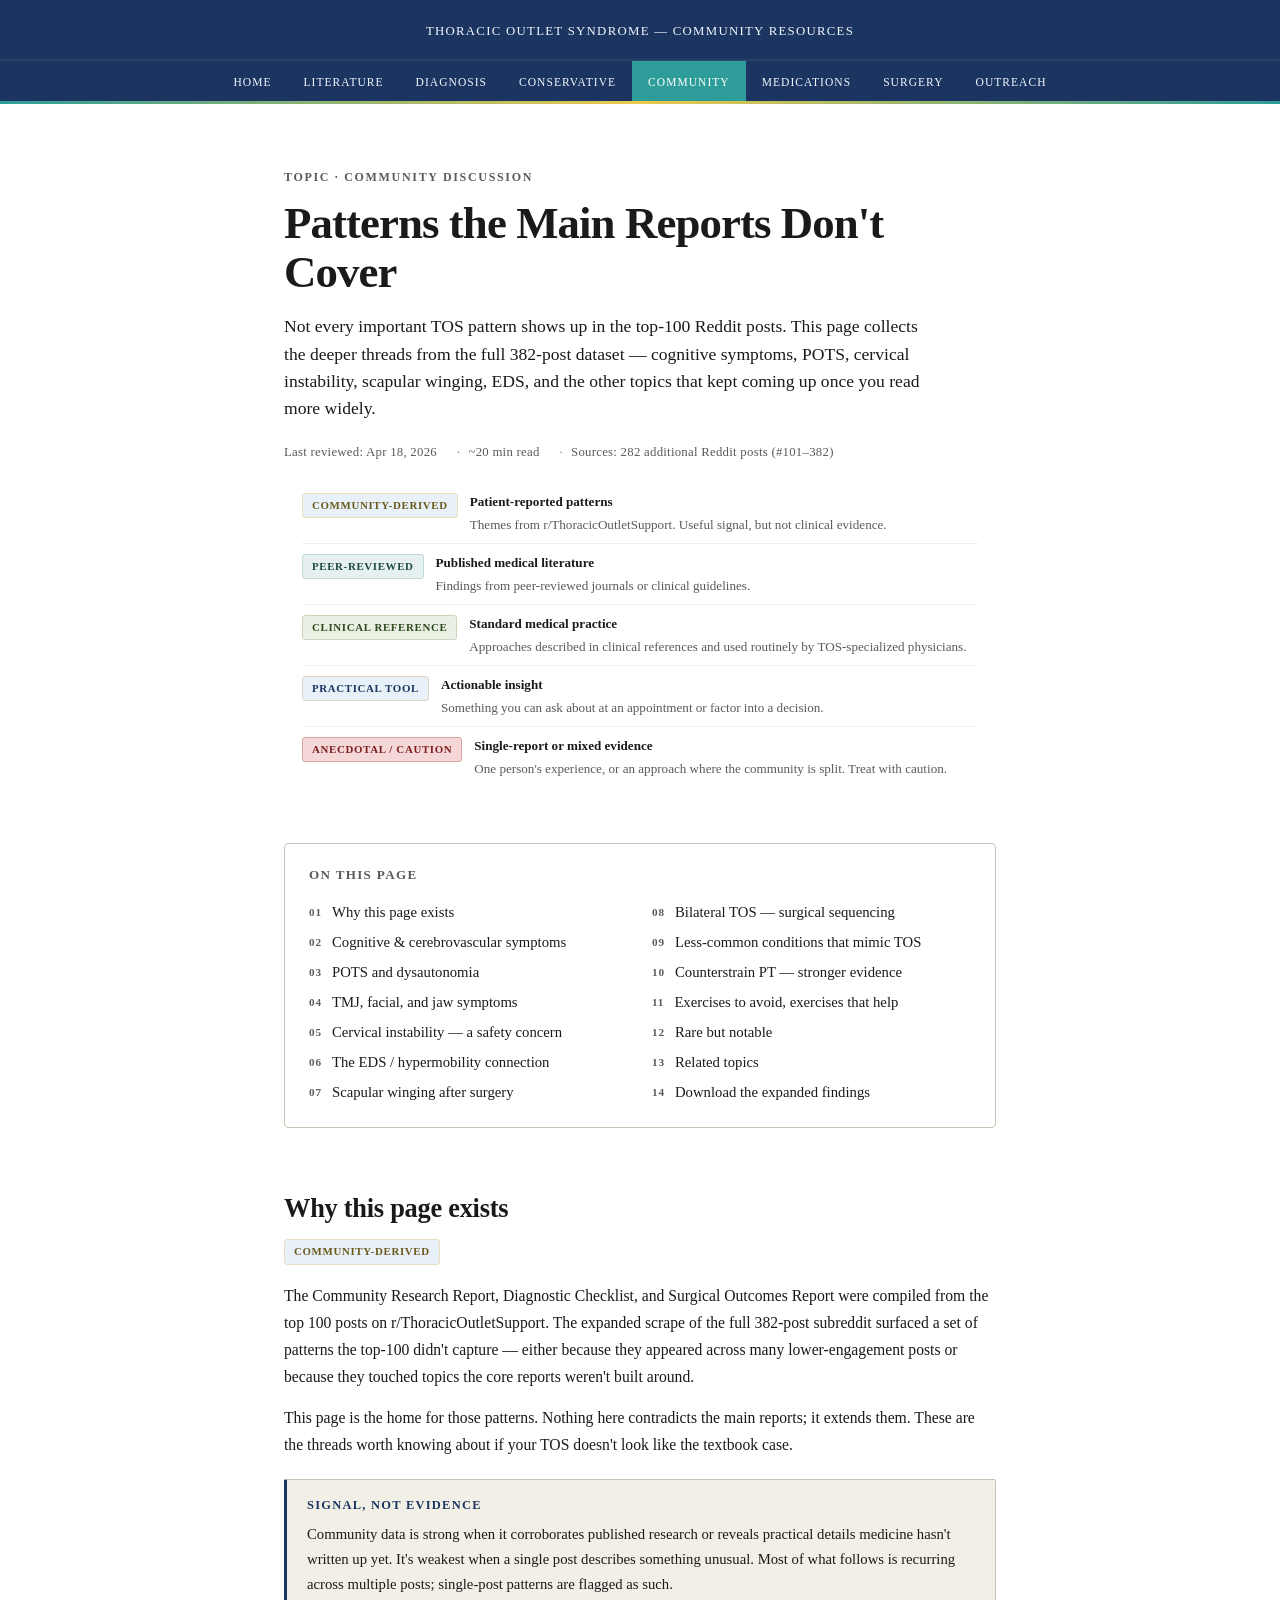
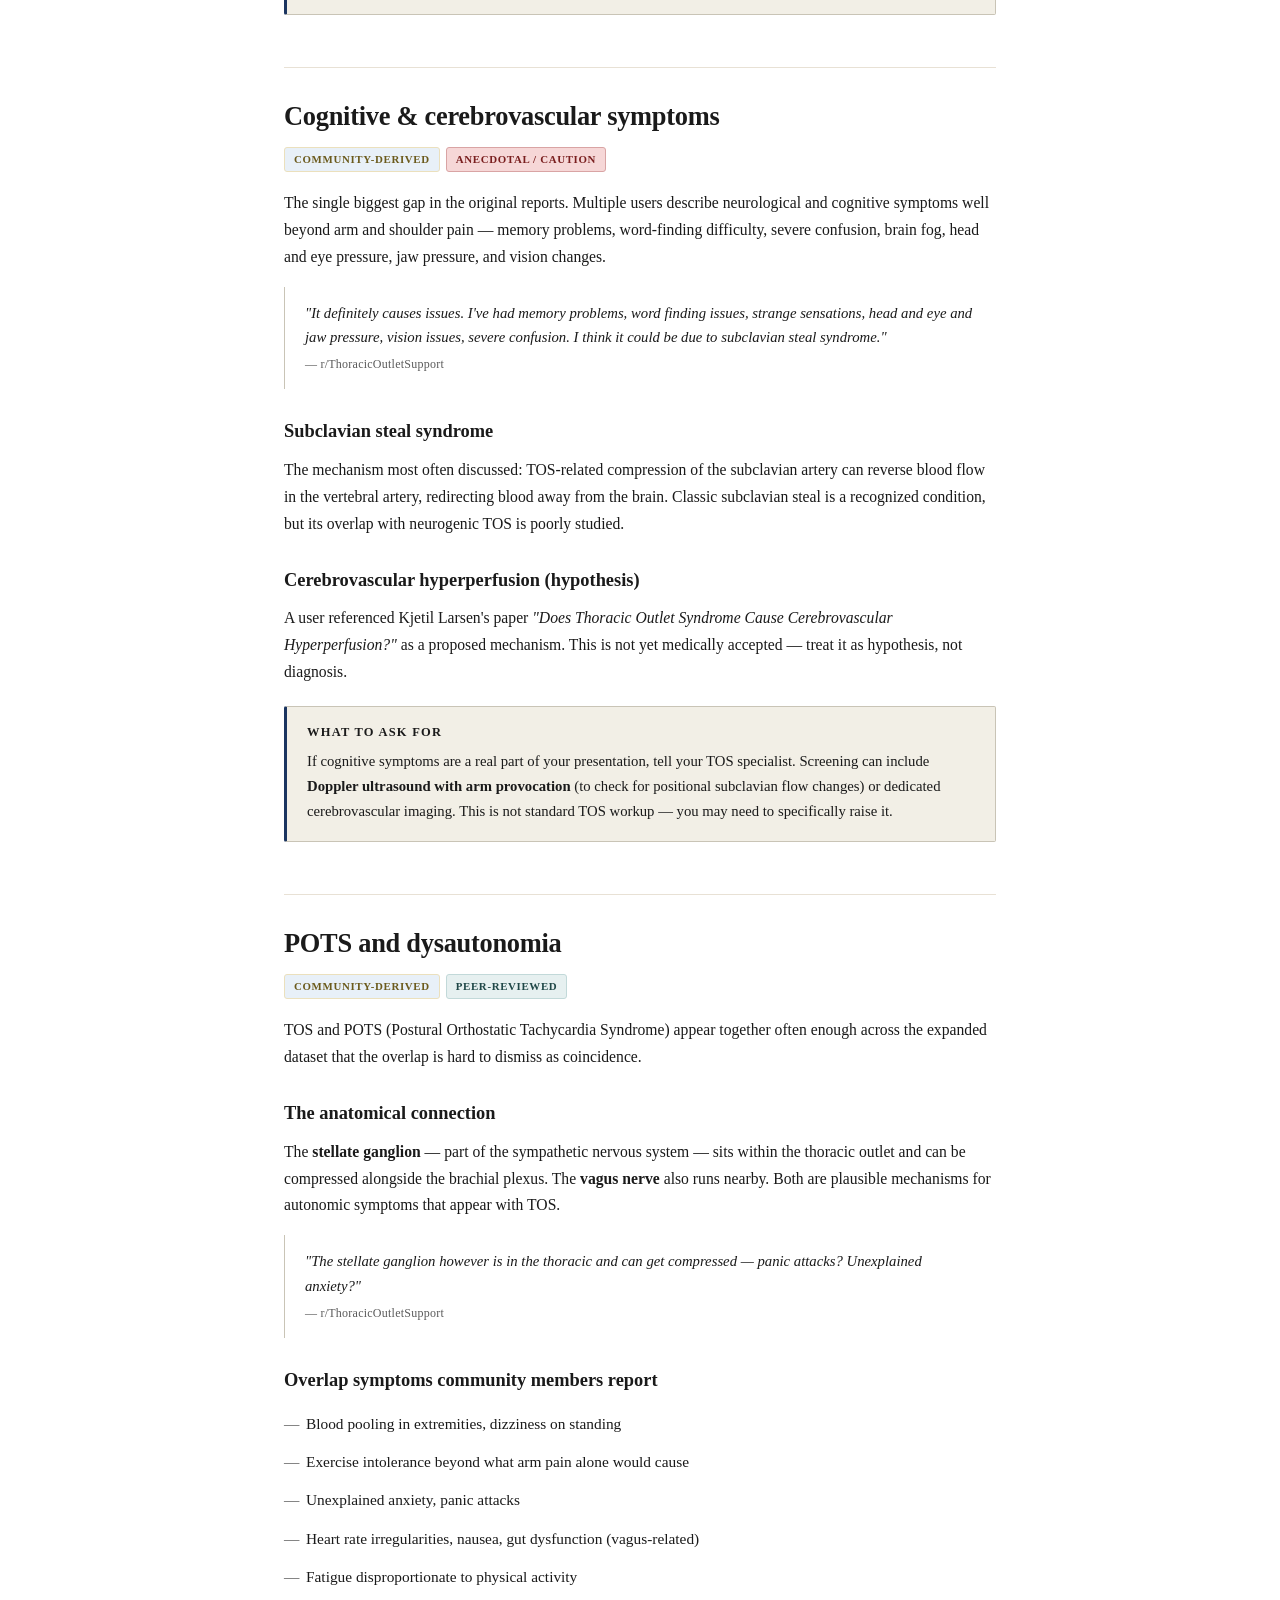
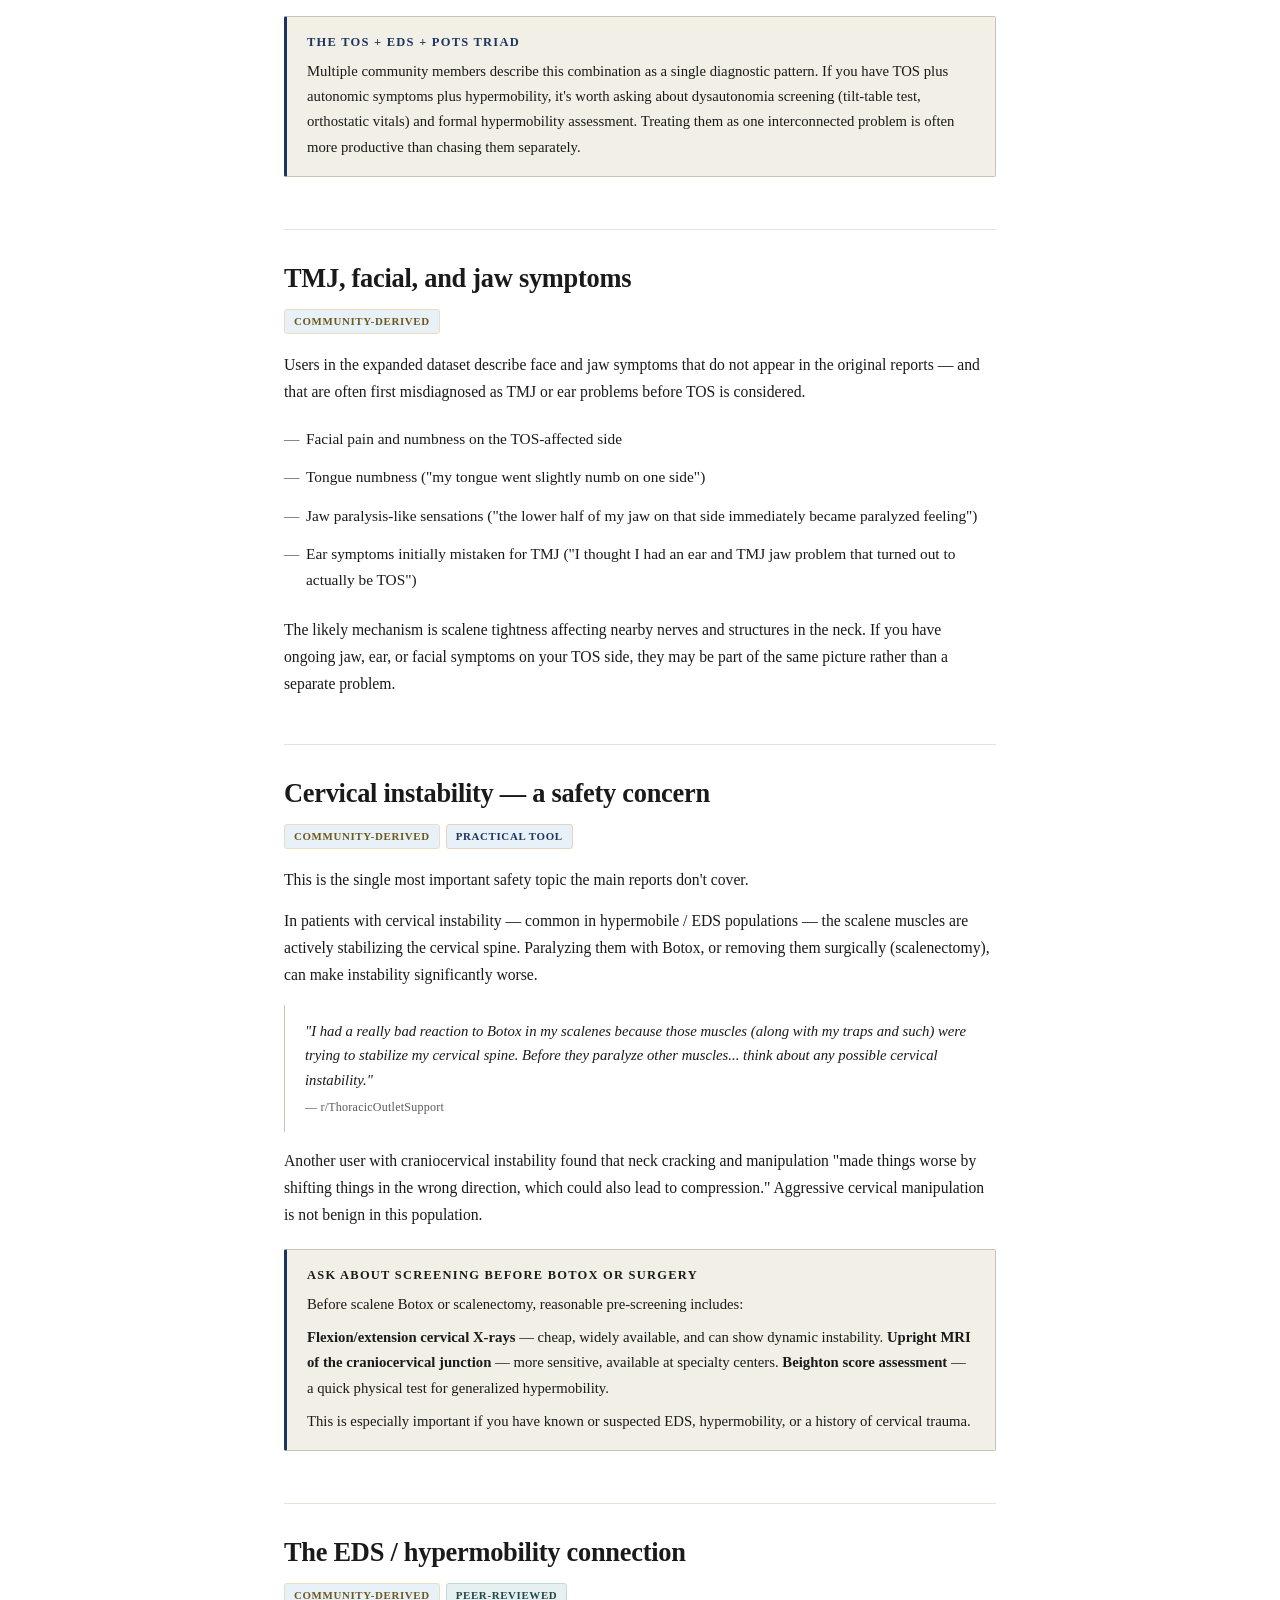
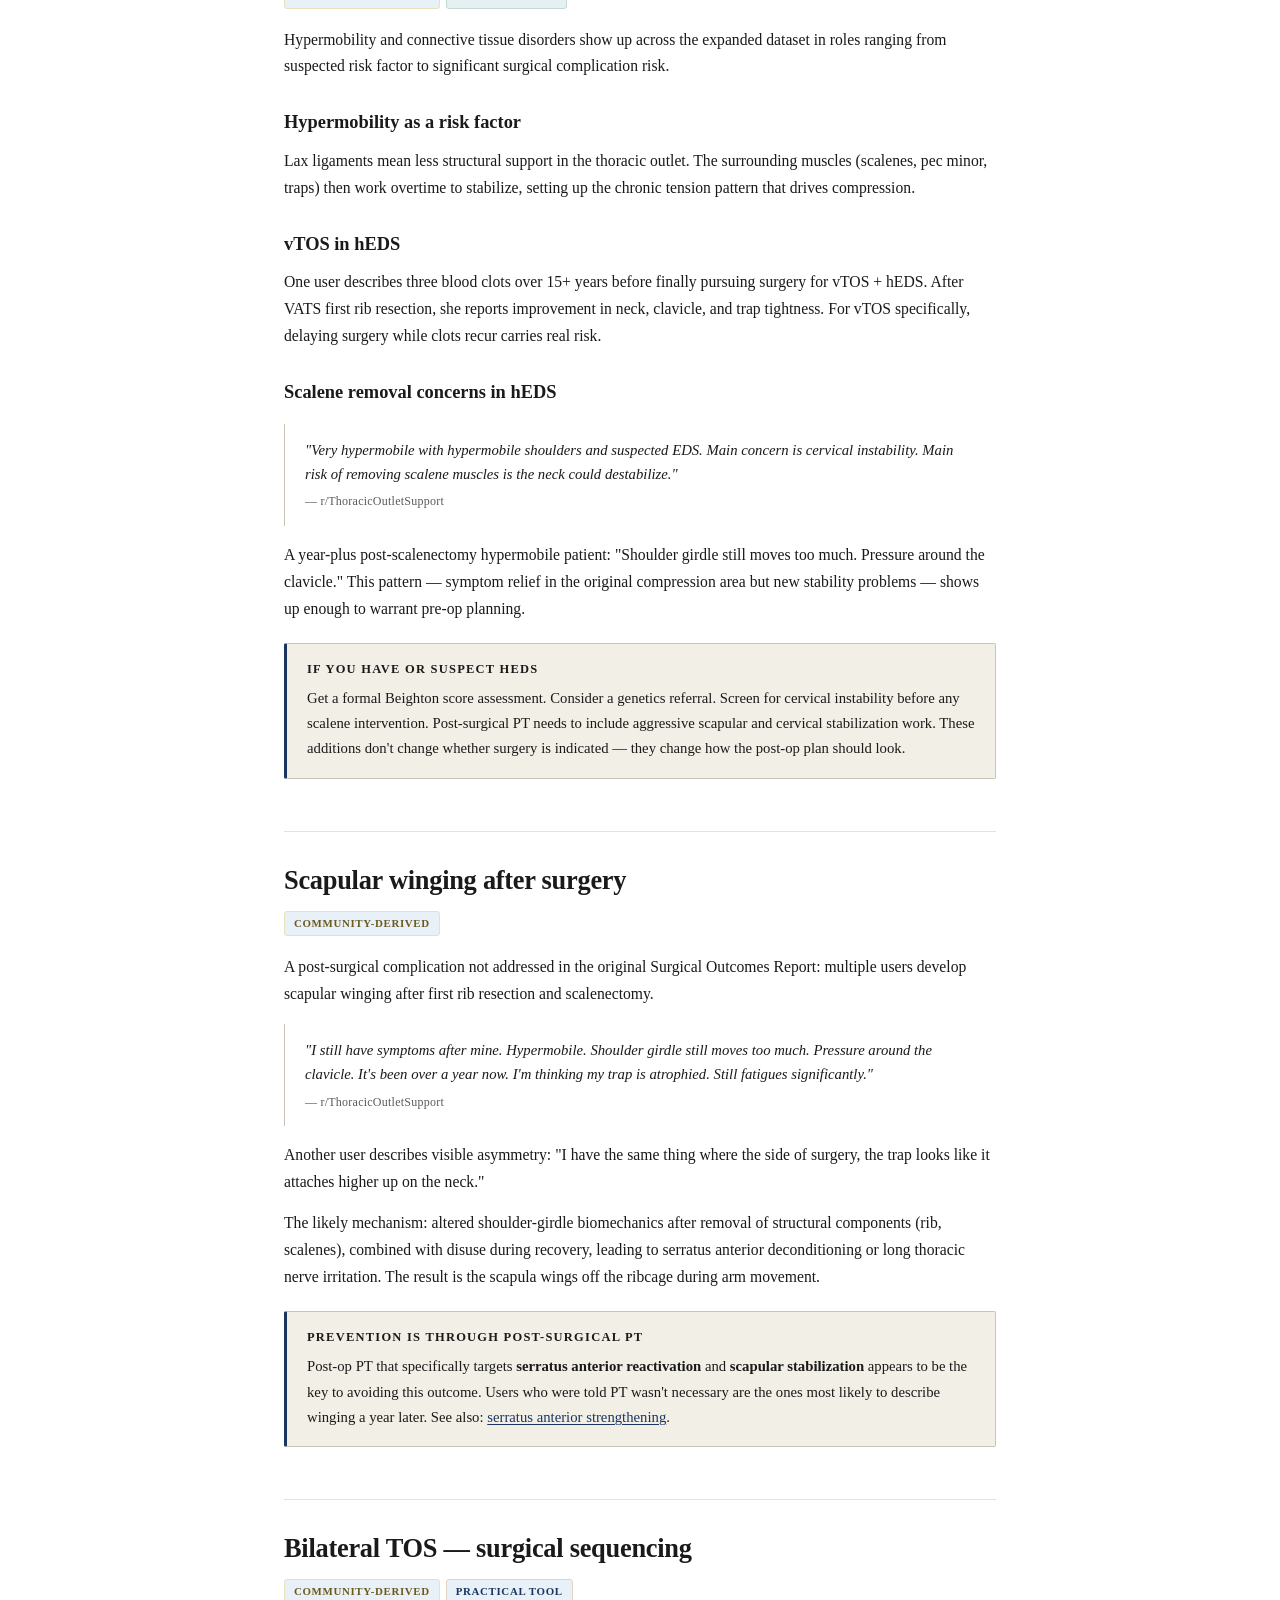
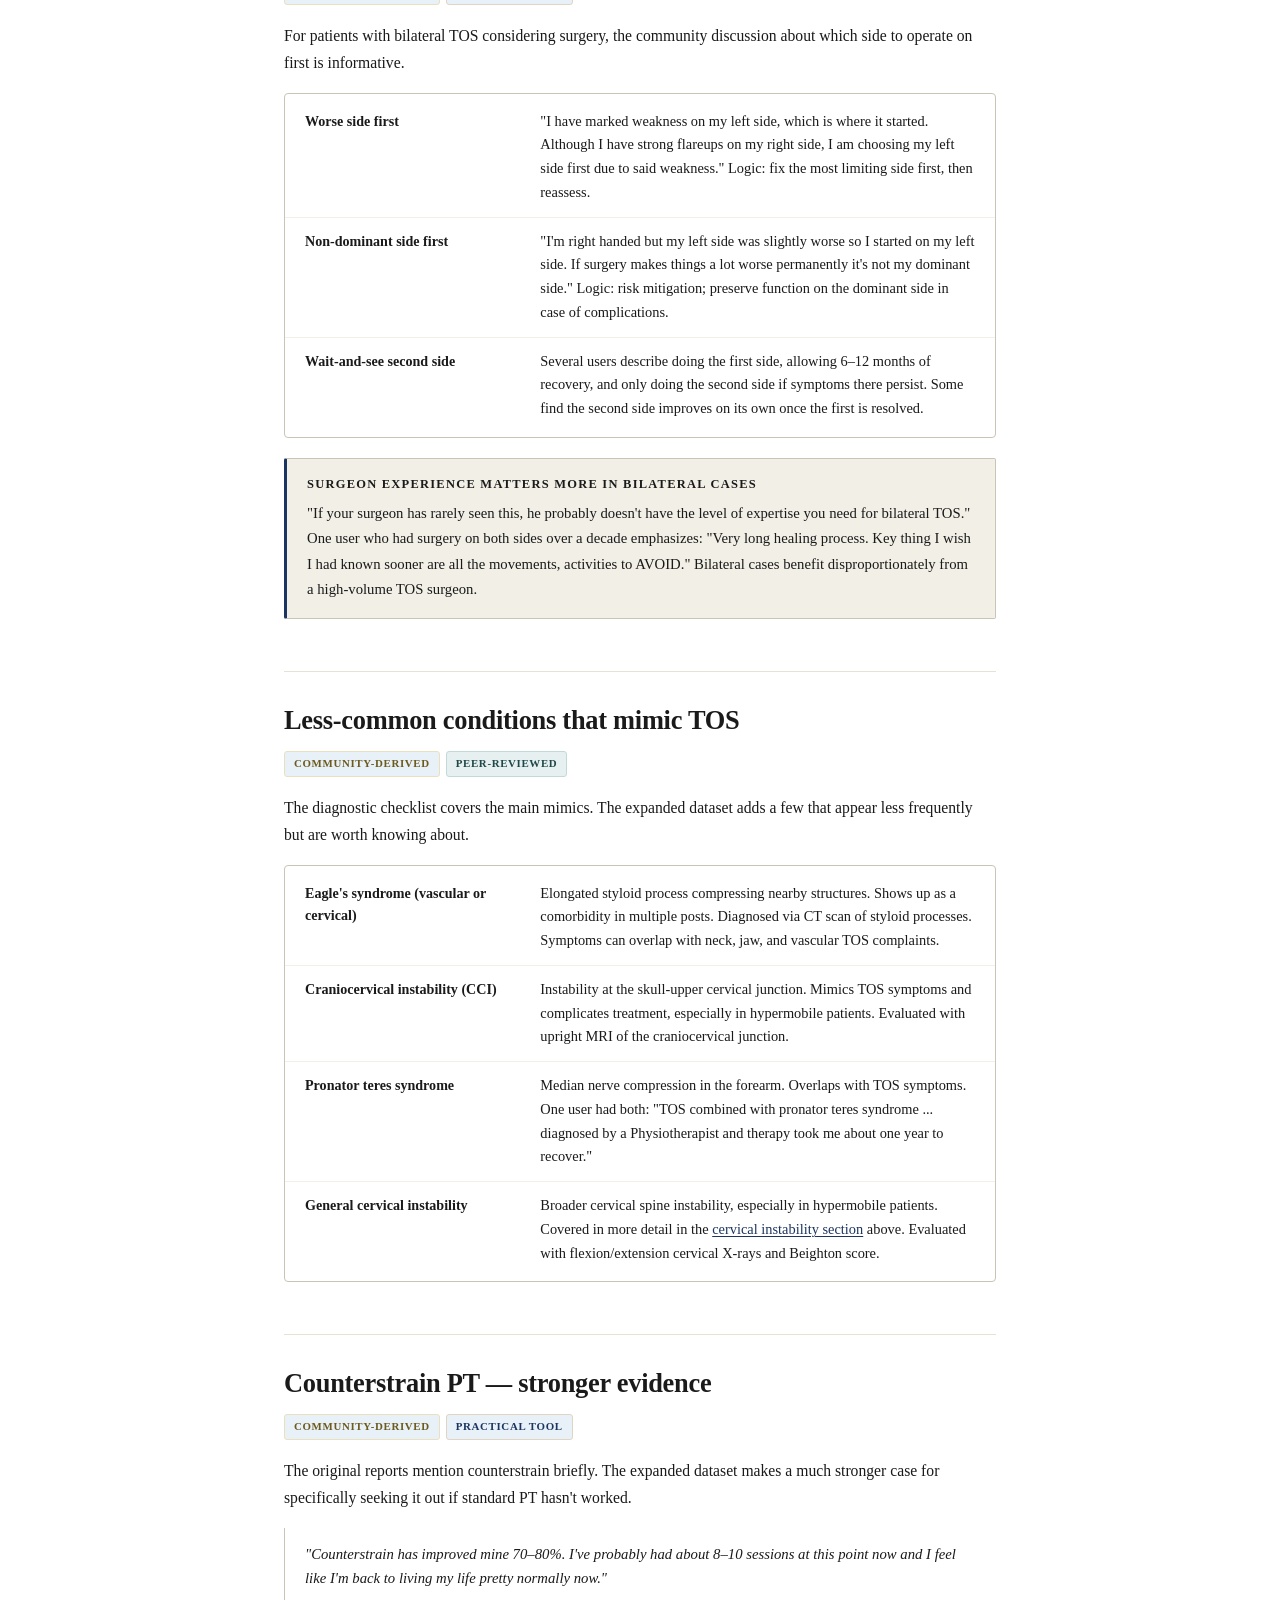
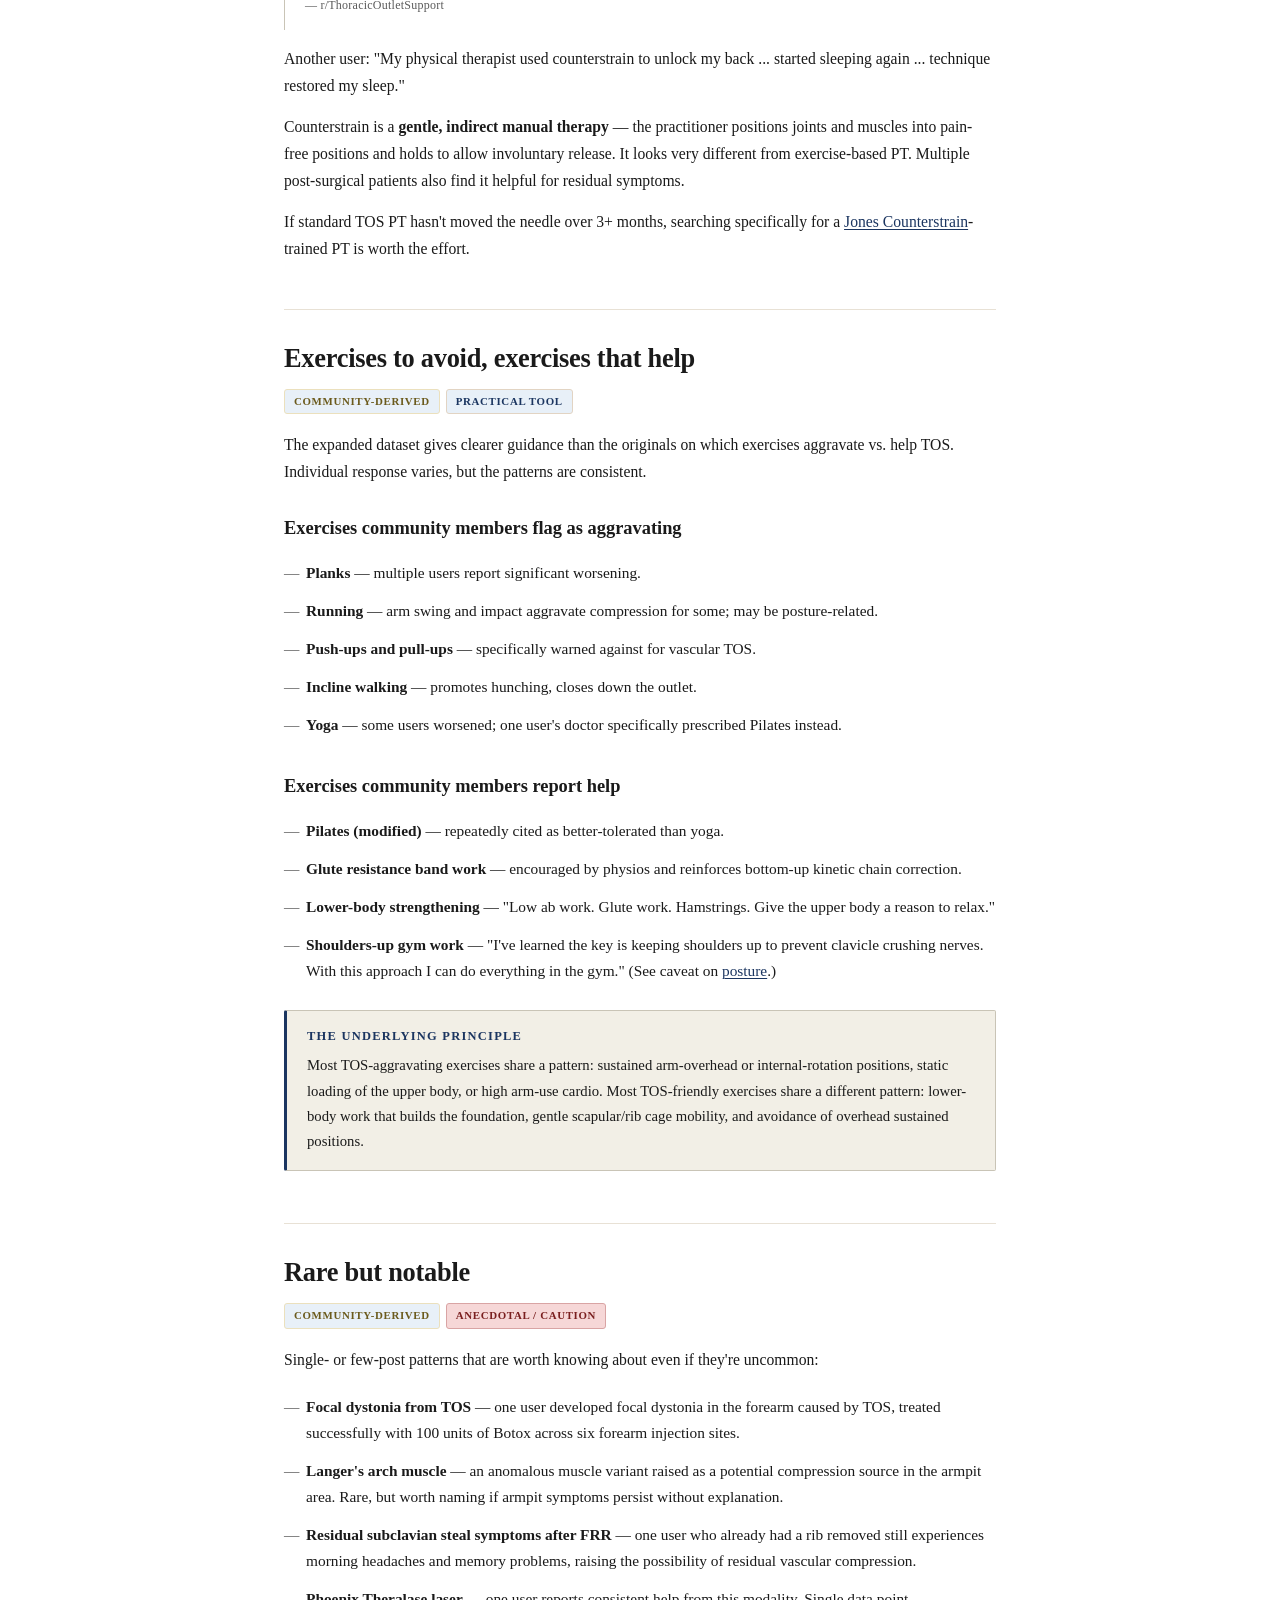
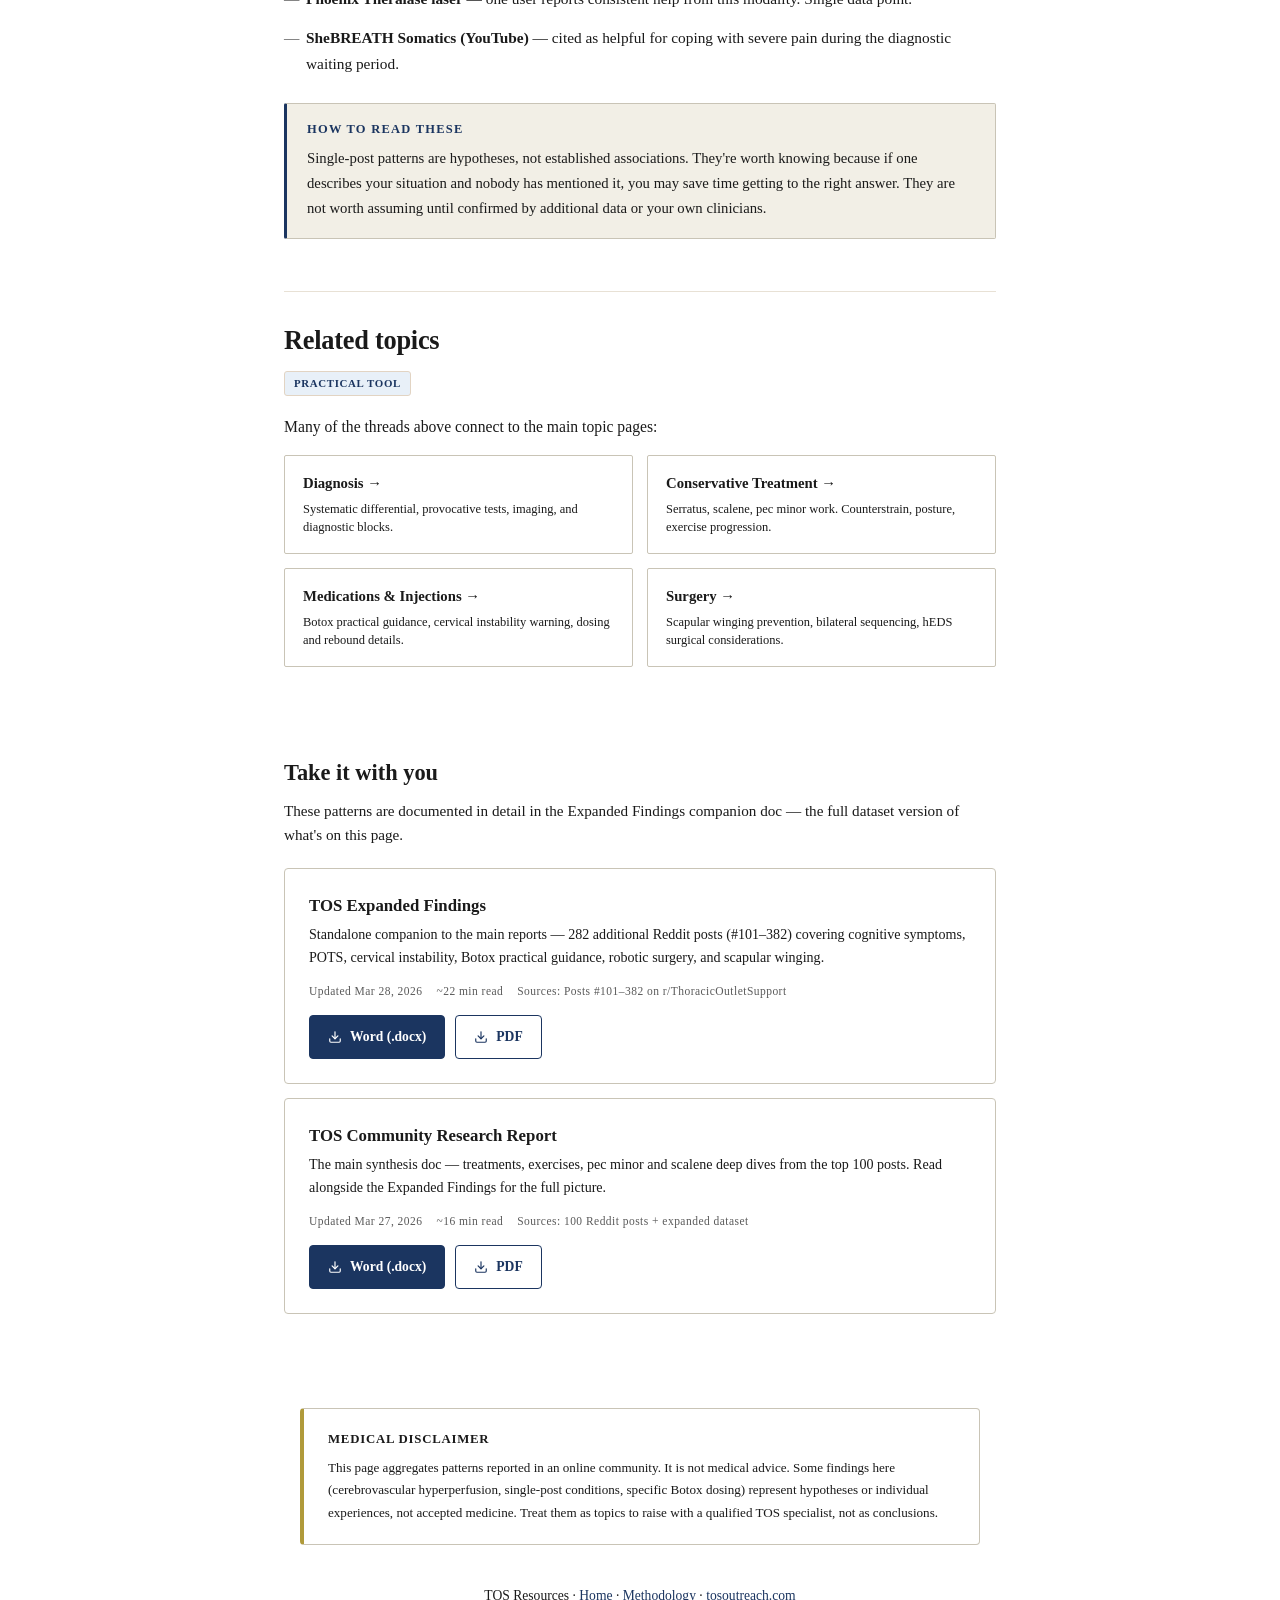
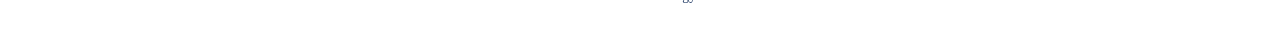
==== community-discussion.html @ eeceae6a "feat: add brand design system from Claude Design overhaul Adds brand-tokens.css (navy/teal/gold pale" ====
<!DOCTYPE html>
<html lang="en">
<head>
    <meta charset="UTF-8">
    <meta name="viewport" content="width=device-width, initial-scale=1.0">
    <title>Community Discussion — TOS Resources</title>
    <meta name="description" content="Deeper patterns from the r/ThoracicOutletSupport community — cognitive symptoms, POTS, cervical instability, EDS, scapular winging, and other topics the main reports don't cover in depth.">
    <style>
        * { margin: 0; padding: 0; box-sizing: border-box; }
        html { scroll-behavior: smooth; scroll-padding-top: 72px; }

        .fade-in { opacity: 0; transform: translateY(16px); transition: opacity 0.5s ease, transform 0.5s ease; }
        .fade-in.visible { opacity: 1; transform: translateY(0); }
        @media (prefers-reduced-motion: reduce) {
            .fade-in { opacity: 1; transform: none; transition: none; }
        }

        body {
            font-family: var(--font-sans);
            background: var(--color-bg);
            color: var(--color-text);
            font-size: 17px;
            line-height: 1.7;
            min-height: 100vh;
            display: flex;
            flex-direction: column;
            align-items: center;
        }

        h1, h2, h3, h4 { font-family: var(--font-serif); }

        .header-bar {
            width: 100%;
            background: #1c1c1c;
            padding: 16px 24px;
            text-align: center;
        }

        .header-bar span {
            font-size: 0.8rem;
            font-weight: 500;
            color: var(--color-bg);
            letter-spacing: 0.08em;
            text-transform: uppercase;
        }

        .page-nav {
            position: sticky;
            top: 0;
            z-index: 100;
            width: 100%;
            background: #1c1c1c;
            border-top: 1px solid rgba(255,255,255,0.06);
            display: flex;
            justify-content: center;
            gap: 0;
        }

        .page-nav a {
            display: block;
            padding: 12px 16px;
            color: var(--color-bg);
            text-decoration: none;
            font-size: 0.72rem;
            font-weight: 500;
            letter-spacing: 0.1em;
            text-transform: uppercase;
            transition: background 0.15s, color 0.15s;
        }

        .page-nav a:hover { background: rgba(255, 255, 255, 0.08); color: #fff; }
        .page-nav a.active { color: #fff; background: rgba(255, 255, 255, 0.05); }

        .topic-hero {
            width: 100%;
            max-width: 760px;
            padding: 64px 24px 24px;
            text-align: left;
        }

        .topic-eyebrow {
            font-size: 0.75rem;
            font-weight: 600;
            color: var(--color-text-subtle);
            letter-spacing: 0.14em;
            text-transform: uppercase;
            margin-bottom: 12px;
        }

        .topic-hero h1 {
            font-size: 2.8rem;
            font-weight: 700;
            color: var(--color-text);
            line-height: 1.1;
            letter-spacing: -0.02em;
            margin-bottom: 16px;
        }

        .topic-lede {
            font-size: 1.1rem;
            color: var(--color-text-muted);
            line-height: 1.55;
            max-width: 640px;
            margin-bottom: 20px;
        }

        .topic-meta {
            display: flex;
            gap: 20px;
            flex-wrap: wrap;
            font-size: 0.8rem;
            color: var(--color-text-subtle);
            letter-spacing: 0.02em;
        }

        .topic-meta .meta-item::before {
            content: "·";
            margin-right: 8px;
            color: var(--color-border-strong);
        }

        .topic-meta .meta-item:first-child::before { content: none; }

        .badge {
            display: inline-flex;
            align-items: center;
            gap: 5px;
            padding: 3px 9px;
            border-radius: 3px;
            font-family: var(--font-sans);
            font-size: 0.68rem;
            font-weight: 600;
            text-transform: uppercase;
            letter-spacing: 0.06em;
            vertical-align: middle;
            line-height: 1.6;
        }

        .badge::before { display: none; }

        .badge-community { background: var(--color-accent-tint); color: #6b5a1c; border: 1px solid #ebe0bd; }
        .badge-peer-reviewed { background: #e6f0f0; color: #1f4747; border: 1px solid #c2d9d9; }
        .badge-clinical { background: #eaf0e4; color: #2d4a1f; border: 1px solid #c8d6bd; }
        .badge-practical { background: var(--color-accent-tint); color: var(--color-accent); border: 1px solid #e2d4c3; }
        .badge-anecdotal { background: #f6d7d7; color: #7a1f1f; border: 1px solid #d9a4a4; }

        .badge-legend {
            width: 100%;
            max-width: 760px;
            padding: 0 24px 24px;
            font-size: 0.78rem;
            color: var(--color-text-subtle);
            line-height: 1.6;
        }

        .badge-legend details {
            background: #ffffff;
            border: 1px solid var(--color-border);
            border-radius: 4px;
            padding: 0;
        }

        .badge-legend summary {
            padding: 12px 18px;
            font-weight: 600;
            color: var(--color-text-muted);
            cursor: pointer;
            list-style: none;
            display: flex;
            align-items: center;
            gap: 8px;
        }

        .badge-legend summary::-webkit-details-marker { display: none; }
        .badge-legend summary::before { content: "▸"; font-size: 0.75rem; transition: transform 0.2s; }
        .badge-legend details[open] summary::before { transform: rotate(90deg); }

        .badge-legend-body { padding: 0 18px 16px; }

        .badge-legend-item {
            display: flex;
            gap: 12px;
            align-items: flex-start;
            padding: 8px 0;
            border-top: 1px solid var(--color-surface-alt);
        }

        .badge-legend-item:first-child { border-top: none; padding-top: 4px; }

        .badge-legend-item > .badge { flex-shrink: 0; margin-top: 2px; }
        .badge-legend-item > div { font-size: 0.82rem; }
        .badge-legend-item strong { color: var(--color-text); display: block; margin-bottom: 2px; }

        .topic-toc {
            width: 100%;
            max-width: 760px;
            padding: 16px 24px 24px;
        }

        .topic-toc-inner {
            background: #ffffff;
            border: 1px solid var(--color-border);
            border-left: 1px solid var(--color-border);
            border-radius: 4px;
            padding: 20px 24px;
        }

        .topic-toc h2 {
            font-size: 0.82rem;
            font-weight: 700;
            color: var(--color-text-subtle);
            text-transform: uppercase;
            letter-spacing: 0.1em;
            margin-bottom: 12px;
            font-family: var(--font-sans);
        }

        .topic-toc ol {
            list-style: none;
            counter-reset: toc;
            padding: 0;
            columns: 2;
            column-gap: 24px;
        }

        .topic-toc li {
            counter-increment: toc;
            padding: 4px 0;
            break-inside: avoid;
        }

        .topic-toc a {
            color: var(--color-text);
            text-decoration: none;
            font-size: 0.92rem;
            line-height: 1.5;
            display: flex;
            gap: 10px;
        }

        .topic-toc a::before {
            content: counter(toc, decimal-leading-zero);
            font-size: 0.7rem;
            color: var(--color-text-subtle);
            letter-spacing: 0.08em;
            font-weight: 600;
            font-family: var(--font-sans);
            padding-top: 3px;
        }

        .topic-toc a:hover { color: var(--color-accent); }

        .topic-content {
            width: 100%;
            max-width: 760px;
            padding: 24px;
        }

        .topic-content section {
            padding: 32px 0;
            border-top: 1px solid #e8e1d5;
        }

        .topic-content section:first-child { border-top: none; padding-top: 16px; }

        .topic-content h2 {
            font-size: 1.65rem;
            font-weight: 700;
            color: var(--color-text);
            line-height: 1.25;
            margin-bottom: 14px;
            letter-spacing: -0.01em;
        }

        .topic-content h3 {
            font-size: 1.15rem;
            font-weight: 700;
            color: var(--color-text);
            margin: 28px 0 10px;
        }

        .topic-content h4 {
            font-size: 0.95rem;
            font-weight: 700;
            color: var(--color-text);
            margin: 20px 0 6px;
            font-family: var(--font-sans);
            text-transform: uppercase;
            letter-spacing: 0.05em;
        }

        .topic-content p {
            font-size: 0.98rem;
            color: var(--color-text);
            line-height: 1.72;
            margin-bottom: 14px;
        }

        .topic-content p.section-badges {
            margin-bottom: 18px;
            display: flex;
            gap: 6px;
            flex-wrap: wrap;
        }

        .topic-content ul, .topic-content ol {
            padding-left: 0;
            list-style: none;
            margin-bottom: 18px;
        }

        .topic-content ul li, .topic-content ol li {
            font-size: 0.96rem;
            color: var(--color-text);
            line-height: 1.7;
            padding: 6px 0 6px 22px;
            position: relative;
        }

        .topic-content ul li::before {
            content: "—";
            position: absolute;
            left: 0;
            color: var(--color-text-subtle);
        }

        .topic-content ol { counter-reset: topiclist; }
        .topic-content ol li { counter-increment: topiclist; }
        .topic-content ol li::before {
            content: counter(topiclist) ".";
            position: absolute;
            left: 0;
            color: var(--color-accent);
            font-weight: 600;
        }

        .topic-content li strong { color: var(--color-text); }

        .topic-content blockquote {
            margin: 16px 0;
            padding: 14px 20px;
            background: #ffffff;
            border-left: 1px solid var(--color-border);
            border-radius: 0 4px 4px 0;
            font-size: 0.92rem;
            color: var(--color-text-muted);
            line-height: 1.65;
            font-style: italic;
        }

        .topic-content blockquote cite {
            display: block;
            font-style: normal;
            font-size: 0.75rem;
            color: var(--color-text-subtle);
            margin-top: 6px;
            letter-spacing: 0.02em;
        }

        .callout {
            background: #ffffff;
            border: 1px solid var(--color-border);
            border-left: 1px solid var(--color-border);
            border-radius: 4px;
            padding: 16px 20px;
            margin: 20px 0;
        }

        .callout-caution {
            border-left-color: var(--color-text);
            background: var(--color-accent-tint);
        }

        .callout-tip {
            border-left-color: var(--color-text);
            background: #f5f9f1;
        }

        .callout h4 {
            margin: 0 0 6px;
            font-size: 0.78rem;
            letter-spacing: 0.1em;
            color: var(--color-accent);
        }

        .callout-caution h4 { color: var(--color-text); }
        .callout-tip h4 { color: var(--color-text); }

        .callout p { font-size: 0.92rem; margin-bottom: 0; }
        .callout p + p { margin-top: 8px; }

        .data-block {
            background: #ffffff;
            border: 1px solid var(--color-border);
            border-radius: 4px;
            padding: 4px 0;
            margin: 16px 0 20px;
        }

        .data-row {
            display: grid;
            grid-template-columns: 1fr 2fr;
            gap: 18px;
            padding: 12px 20px;
            border-top: 1px solid var(--color-surface-alt);
        }

        .data-row:first-child { border-top: none; }

        .data-key {
            font-weight: 600;
            color: var(--color-text);
            font-size: 0.88rem;
        }

        .data-val {
            font-size: 0.9rem;
            color: var(--color-text-muted);
            line-height: 1.65;
        }

        .topic-related {
            width: 100%;
            max-width: 760px;
            padding: 32px 24px 8px;
        }

        .topic-related h2 {
            font-size: 1rem;
            font-weight: 700;
            color: var(--color-text-subtle);
            letter-spacing: 0.1em;
            text-transform: uppercase;
            margin-bottom: 14px;
            font-family: var(--font-sans);
        }

        .related-grid {
            display: grid;
            grid-template-columns: repeat(2, 1fr);
            gap: 14px;
        }

        .related-card {
            display: flex;
            flex-direction: column;
            gap: 4px;
            padding: 16px 18px;
            background: #ffffff;
            border: 1px solid var(--color-border);
            border-left: 1px solid var(--color-border);
            border-radius: 4px;
            text-decoration: none;
            transition: border-color 0.2s, transform 0.15s;
        }

        .related-card:hover { border-color: var(--color-border-strong); transform: translateY(-1px); }

        .related-card strong {
            font-size: 0.92rem;
            color: var(--color-text);
            display: block;
        }

        .related-card span {
            font-size: 0.78rem;
            color: var(--color-text-muted);
            line-height: 1.5;
        }

        .topic-downloads {
            width: 100%;
            max-width: 760px;
            padding: 32px 24px;
        }

        .topic-downloads h2 {
            font-size: 1.4rem;
            font-weight: 700;
            color: var(--color-text);
            margin-bottom: 8px;
        }

        .topic-downloads > p {
            font-size: 0.95rem;
            color: var(--color-text-muted);
            margin-bottom: 20px;
            line-height: 1.6;
        }

        .dl-card {
            background: #ffffff;
            border: 1px solid var(--color-border);
            border-left: 1px solid var(--color-border);
            border-radius: 4px;
            padding: 24px;
            margin-bottom: 14px;
        }

        .dl-card h3 {
            font-size: 1.05rem;
            font-weight: 700;
            color: var(--color-text);
            margin-bottom: 4px;
        }

        .dl-card p {
            font-size: 0.88rem;
            color: var(--color-text-muted);
            margin-bottom: 14px;
            line-height: 1.6;
        }

        .dl-card .dl-meta {
            display: flex;
            gap: 14px;
            flex-wrap: wrap;
            font-size: 0.72rem;
            color: var(--color-text-subtle);
            letter-spacing: 0.04em;
            margin-bottom: 14px;
        }

        .dl-buttons {
            display: flex;
            gap: 10px;
            flex-wrap: wrap;
        }

        .dl-btn {
            display: inline-flex;
            align-items: center;
            gap: 8px;
            padding: 10px 18px;
            font-size: 0.85rem;
            font-weight: 600;
            border-radius: 4px;
            text-decoration: none;
            background: var(--color-accent);
            color: #fff;
            border: 1.5px solid var(--color-accent);
            transition: background 0.15s;
        }

        .dl-btn:hover { background: var(--color-accent-hover); }

        .dl-btn-pdf {
            background: transparent;
            color: var(--color-accent);
        }

        .dl-btn-pdf:hover { background: var(--color-accent); color: #fff; }

        .dl-btn svg { width: 14px; height: 14px; }

        .disclaimer {
            max-width: 680px;
            margin: 48px auto 0;
            padding: 20px 24px;
            background: #ffffff;
            border: 1px solid var(--color-border);
            border-left: 4px solid #b09a3a;
            border-radius: 4px;
        }

        .disclaimer h3 {
            font-size: 0.8rem;
            font-weight: 700;
            color: var(--color-text);
            text-transform: uppercase;
            letter-spacing: 0.06em;
            margin-bottom: 8px;
            font-family: var(--font-sans);
        }

        .disclaimer p { font-size: 0.82rem; color: var(--color-text-muted); line-height: 1.7; }

        footer {
            margin-top: auto;
            padding: 40px 24px;
            text-align: center;
            color: var(--color-text-subtle);
            font-size: 0.85rem;
        }

        footer a { color: var(--color-accent); text-decoration: none; }

        .back-to-top {
            position: fixed;
            bottom: 28px;
            right: 28px;
            width: 44px;
            height: 44px;
            border-radius: 50%;
            background: var(--color-accent);
            color: #fff;
            border: none;
            opacity: 0;
            pointer-events: none;
            transition: opacity 0.2s, background 0.2s;
            display: flex;
            align-items: center;
            justify-content: center;
            cursor: pointer;
            z-index: 40;
        }

        .back-to-top.visible { opacity: 1; pointer-events: auto; }
        .back-to-top:hover { background: var(--color-accent-hover); }

        @media (max-width: 640px) {
            .topic-hero { padding: 40px 20px 16px; }
            .topic-hero h1 { font-size: 2rem; }
            .topic-lede { font-size: 1rem; }
            .topic-toc { padding: 12px 20px 20px; }
            .topic-toc ol { columns: 1; }
            .topic-content { padding: 20px; }
            .topic-content h2 { font-size: 1.35rem; }
            .topic-content h3 { font-size: 1.05rem; }
            .related-grid { grid-template-columns: 1fr; }
            .data-row { grid-template-columns: 1fr; gap: 4px; padding: 10px 16px; }
            .disclaimer { margin-left: 20px; margin-right: 20px; padding: 16px 18px; }
            .back-to-top { bottom: 20px; right: 20px; width: 44px; height: 44px; }
            .topic-downloads { padding: 24px 20px; }
            .dl-card { padding: 20px; }
        }

        @media (min-width: 768px) {
            .related-grid { grid-template-columns: repeat(2, 1fr); }
        }

    </style>
    <link rel="stylesheet" href="css/site.css">
    <link rel="stylesheet" href="css/brand-tokens.css">
</head>
<body>
    <div class="reading-progress" aria-hidden="true"></div>
    <button class="back-to-top" id="back-to-top" aria-label="Back to top">
        <svg width="18" height="18" viewBox="0 0 24 24" fill="none" stroke="currentColor" stroke-width="2.5" stroke-linecap="round" stroke-linejoin="round"><polyline points="18 15 12 9 6 15"/></svg>
    </button>

    <div class="header-bar">
        <span>Thoracic Outlet Syndrome — Community Resources</span>
        <button class="nav-toggle" aria-label="Open menu" aria-expanded="false" aria-controls="site-drawer">
            <svg viewBox="0 0 24 24" fill="none" stroke="currentColor" stroke-width="2" stroke-linecap="round" aria-hidden="true"><line x1="3" y1="6" x2="21" y2="6"/><line x1="3" y1="12" x2="21" y2="12"/><line x1="3" y1="18" x2="21" y2="18"/></svg>
        </button>
    </div>

    <nav class="page-nav">
        <a href="index.html">Home</a>
        <a href="literature.html">Literature</a>
        <a href="diagnosis.html">Diagnosis</a>
        <a href="conservative.html">Conservative</a>
        <a href="community-discussion.html" class="active">Community</a>
        <a href="medications.html">Medications</a>
        <a href="surgery.html">Surgery</a>
        <a href="outreach.html">Outreach</a>
    </nav>

    <div class="drawer-backdrop" aria-hidden="true"></div>
    <aside class="drawer" id="site-drawer" role="dialog" aria-modal="true" aria-labelledby="drawer-title" aria-hidden="true">
        <div class="drawer-header">
            <span class="drawer-title" id="drawer-title">TOS Resources</span>
            <button class="drawer-close" aria-label="Close menu">
                <svg viewBox="0 0 24 24" fill="none" stroke="currentColor" stroke-width="2" stroke-linecap="round" aria-hidden="true"><line x1="6" y1="6" x2="18" y2="18"/><line x1="18" y1="6" x2="6" y2="18"/></svg>
            </button>
        </div>
        <nav aria-label="Primary">
            <a href="index.html">Home</a>
            <a href="literature.html">Literature</a>
            <a href="diagnosis.html">Diagnosis</a>
            <a href="conservative.html">Conservative</a>
            <a href="community-discussion.html" class="active">Community</a>
            <a href="medications.html">Medications</a>
            <a href="surgery.html">Surgery</a>
            <a href="outreach.html">Outreach</a>
        </nav>
        <hr class="drawer-divider">
        <span class="drawer-section-label drawer-onpage-label">On this page</span>
        <nav class="drawer-onpage" aria-label="On this page"></nav>
        <div class="drawer-footer">
            <a href="methodology.html">Methodology & Transparency →</a>
        </div>
    </aside>

    <header class="topic-hero">
        <p class="topic-eyebrow">Topic · Community Discussion</p>
        <h1>Patterns the Main Reports Don't Cover</h1>
        <p class="topic-lede">Not every important TOS pattern shows up in the top-100 Reddit posts. This page collects the deeper threads from the full 382-post dataset — cognitive symptoms, POTS, cervical instability, scapular winging, EDS, and the other topics that kept coming up once you read more widely.</p>
        <div class="topic-meta">
            <span class="meta-item">Last reviewed: Apr 18, 2026</span>
            <span class="meta-item">~20 min read</span>
            <span class="meta-item">Sources: 282 additional Reddit posts (#101–382)</span>
        </div>
    </header>

    <div class="badge-legend">
        <details data-mobile-only>
            <summary>About the badges on this page</summary>
            <div class="badge-legend-body">
                <div class="badge-legend-item">
                    <span class="badge badge-community">Community-derived</span>
                    <div><strong>Patient-reported patterns</strong>Themes from r/ThoracicOutletSupport. Useful signal, but not clinical evidence.</div>
                </div>
                <div class="badge-legend-item">
                    <span class="badge badge-peer-reviewed">Peer-reviewed</span>
                    <div><strong>Published medical literature</strong>Findings from peer-reviewed journals or clinical guidelines.</div>
                </div>
                <div class="badge-legend-item">
                    <span class="badge badge-clinical">Clinical reference</span>
                    <div><strong>Standard medical practice</strong>Approaches described in clinical references and used routinely by TOS-specialized physicians.</div>
                </div>
                <div class="badge-legend-item">
                    <span class="badge badge-practical">Practical tool</span>
                    <div><strong>Actionable insight</strong>Something you can ask about at an appointment or factor into a decision.</div>
                </div>
                <div class="badge-legend-item">
                    <span class="badge badge-anecdotal">Anecdotal / caution</span>
                    <div><strong>Single-report or mixed evidence</strong>One person's experience, or an approach where the community is split. Treat with caution.</div>
                </div>
            </div>
        </details>
    </div>

    <nav class="topic-toc" aria-label="On this page">
        <div class="topic-toc-inner">
            <h2>On this page</h2>
            <ol>
                <li><a href="#why">Why this page exists</a></li>
                <li><a href="#cognitive">Cognitive &amp; cerebrovascular symptoms</a></li>
                <li><a href="#pots">POTS and dysautonomia</a></li>
                <li><a href="#tmj">TMJ, facial, and jaw symptoms</a></li>
                <li><a href="#cervical">Cervical instability — a safety concern</a></li>
                <li><a href="#eds">The EDS / hypermobility connection</a></li>
                <li><a href="#scapular">Scapular winging after surgery</a></li>
                <li><a href="#bilateral">Bilateral TOS — surgical sequencing</a></li>
                <li><a href="#mimics">Less-common conditions that mimic TOS</a></li>
                <li><a href="#counterstrain">Counterstrain PT — stronger evidence</a></li>
                <li><a href="#exercises">Exercises to avoid, exercises that help</a></li>
                <li><a href="#rare">Rare but notable</a></li>
                <li><a href="#related">Related topics</a></li>
                <li><a href="#downloads">Download the expanded findings</a></li>
            </ol>
        </div>
    </nav>

    <article class="topic-content">
        <section id="why">
            <h2>Why this page exists</h2>
            <p class="section-badges"><span class="badge badge-community">Community-derived</span></p>
            <p>The Community Research Report, Diagnostic Checklist, and Surgical Outcomes Report were compiled from the top 100 posts on r/ThoracicOutletSupport. The expanded scrape of the full 382-post subreddit surfaced a set of patterns the top-100 didn't capture — either because they appeared across many lower-engagement posts or because they touched topics the core reports weren't built around.</p>
            <p>This page is the home for those patterns. Nothing here contradicts the main reports; it extends them. These are the threads worth knowing about if your TOS doesn't look like the textbook case.</p>
            <div class="callout">
                <h4>Signal, not evidence</h4>
                <p>Community data is strong when it corroborates published research or reveals practical details medicine hasn't written up yet. It's weakest when a single post describes something unusual. Most of what follows is recurring across multiple posts; single-post patterns are flagged as such.</p>
            </div>
        </section>

        <section id="cognitive">
            <h2>Cognitive &amp; cerebrovascular symptoms</h2>
            <p class="section-badges"><span class="badge badge-community">Community-derived</span><span class="badge badge-anecdotal">Anecdotal / caution</span></p>
            <p>The single biggest gap in the original reports. Multiple users describe neurological and cognitive symptoms well beyond arm and shoulder pain — memory problems, word-finding difficulty, severe confusion, brain fog, head and eye pressure, jaw pressure, and vision changes.</p>

            <blockquote>
                "It definitely causes issues. I've had memory problems, word finding issues, strange sensations, head and eye and jaw pressure, vision issues, severe confusion. I think it could be due to subclavian steal syndrome."
                <cite>— r/ThoracicOutletSupport</cite>
            </blockquote>

            <h3>Subclavian steal syndrome</h3>
            <p>The mechanism most often discussed: TOS-related compression of the subclavian artery can reverse blood flow in the vertebral artery, redirecting blood away from the brain. Classic subclavian steal is a recognized condition, but its overlap with neurogenic TOS is poorly studied.</p>

            <h3>Cerebrovascular hyperperfusion (hypothesis)</h3>
            <p>A user referenced Kjetil Larsen's paper <em>"Does Thoracic Outlet Syndrome Cause Cerebrovascular Hyperperfusion?"</em> as a proposed mechanism. This is not yet medically accepted — treat it as hypothesis, not diagnosis.</p>

            <div class="callout callout-tip">
                <h4>What to ask for</h4>
                <p>If cognitive symptoms are a real part of your presentation, tell your TOS specialist. Screening can include <strong>Doppler ultrasound with arm provocation</strong> (to check for positional subclavian flow changes) or dedicated cerebrovascular imaging. This is not standard TOS workup — you may need to specifically raise it.</p>
            </div>
        </section>

        <section id="pots">
            <h2>POTS and dysautonomia</h2>
            <p class="section-badges"><span class="badge badge-community">Community-derived</span><span class="badge badge-peer-reviewed">Peer-reviewed</span></p>
            <p>TOS and POTS (Postural Orthostatic Tachycardia Syndrome) appear together often enough across the expanded dataset that the overlap is hard to dismiss as coincidence.</p>

            <h3>The anatomical connection</h3>
            <p>The <strong>stellate ganglion</strong> — part of the sympathetic nervous system — sits within the thoracic outlet and can be compressed alongside the brachial plexus. The <strong>vagus nerve</strong> also runs nearby. Both are plausible mechanisms for autonomic symptoms that appear with TOS.</p>

            <blockquote>
                "The stellate ganglion however is in the thoracic and can get compressed — panic attacks? Unexplained anxiety?"
                <cite>— r/ThoracicOutletSupport</cite>
            </blockquote>

            <h3>Overlap symptoms community members report</h3>
            <ul>
                <li>Blood pooling in extremities, dizziness on standing</li>
                <li>Exercise intolerance beyond what arm pain alone would cause</li>
                <li>Unexplained anxiety, panic attacks</li>
                <li>Heart rate irregularities, nausea, gut dysfunction (vagus-related)</li>
                <li>Fatigue disproportionate to physical activity</li>
            </ul>

            <div class="callout">
                <h4>The TOS + EDS + POTS triad</h4>
                <p>Multiple community members describe this combination as a single diagnostic pattern. If you have TOS plus autonomic symptoms plus hypermobility, it's worth asking about dysautonomia screening (tilt-table test, orthostatic vitals) and formal hypermobility assessment. Treating them as one interconnected problem is often more productive than chasing them separately.</p>
            </div>
        </section>

        <section id="tmj">
            <details class="section-collapse" data-mobile-only>
            <summary>TMJ, facial, and jaw symptoms</summary>
            <p class="section-badges"><span class="badge badge-community">Community-derived</span></p>
            <p>Users in the expanded dataset describe face and jaw symptoms that do not appear in the original reports — and that are often first misdiagnosed as TMJ or ear problems before TOS is considered.</p>

            <ul>
                <li>Facial pain and numbness on the TOS-affected side</li>
                <li>Tongue numbness ("my tongue went slightly numb on one side")</li>
                <li>Jaw paralysis-like sensations ("the lower half of my jaw on that side immediately became paralyzed feeling")</li>
                <li>Ear symptoms initially mistaken for TMJ ("I thought I had an ear and TMJ jaw problem that turned out to actually be TOS")</li>
            </ul>

            <p>The likely mechanism is scalene tightness affecting nearby nerves and structures in the neck. If you have ongoing jaw, ear, or facial symptoms on your TOS side, they may be part of the same picture rather than a separate problem.</p>
            </details>
        </section>

        <section id="cervical">
            <h2>Cervical instability — a safety concern</h2>
            <p class="section-badges"><span class="badge badge-community">Community-derived</span><span class="badge badge-practical">Practical tool</span></p>
            <p>This is the single most important safety topic the main reports don't cover.</p>

            <p>In patients with cervical instability — common in hypermobile / EDS populations — the scalene muscles are actively stabilizing the cervical spine. Paralyzing them with Botox, or removing them surgically (scalenectomy), can make instability significantly worse.</p>

            <blockquote>
                "I had a really bad reaction to Botox in my scalenes because those muscles (along with my traps and such) were trying to stabilize my cervical spine. Before they paralyze other muscles... think about any possible cervical instability."
                <cite>— r/ThoracicOutletSupport</cite>
            </blockquote>

            <p>Another user with craniocervical instability found that neck cracking and manipulation "made things worse by shifting things in the wrong direction, which could also lead to compression." Aggressive cervical manipulation is not benign in this population.</p>

            <div class="callout callout-caution">
                <h4>Ask about screening before Botox or surgery</h4>
                <p>Before scalene Botox or scalenectomy, reasonable pre-screening includes:</p>
                <p><strong>Flexion/extension cervical X-rays</strong> — cheap, widely available, and can show dynamic instability. <strong>Upright MRI of the craniocervical junction</strong> — more sensitive, available at specialty centers. <strong>Beighton score assessment</strong> — a quick physical test for generalized hypermobility.</p>
                <p>This is especially important if you have known or suspected EDS, hypermobility, or a history of cervical trauma.</p>
            </div>
        </section>

        <section id="eds">
            <details class="section-collapse" data-mobile-only>
            <summary>The EDS / hypermobility connection</summary>
            <p class="section-badges"><span class="badge badge-community">Community-derived</span><span class="badge badge-peer-reviewed">Peer-reviewed</span></p>
            <p>Hypermobility and connective tissue disorders show up across the expanded dataset in roles ranging from suspected risk factor to significant surgical complication risk.</p>

            <h3>Hypermobility as a risk factor</h3>
            <p>Lax ligaments mean less structural support in the thoracic outlet. The surrounding muscles (scalenes, pec minor, traps) then work overtime to stabilize, setting up the chronic tension pattern that drives compression.</p>

            <h3>vTOS in hEDS</h3>
            <p>One user describes three blood clots over 15+ years before finally pursuing surgery for vTOS + hEDS. After VATS first rib resection, she reports improvement in neck, clavicle, and trap tightness. For vTOS specifically, delaying surgery while clots recur carries real risk.</p>

            <h3>Scalene removal concerns in hEDS</h3>
            <blockquote>
                "Very hypermobile with hypermobile shoulders and suspected EDS. Main concern is cervical instability. Main risk of removing scalene muscles is the neck could destabilize."
                <cite>— r/ThoracicOutletSupport</cite>
            </blockquote>
            <p>A year-plus post-scalenectomy hypermobile patient: "Shoulder girdle still moves too much. Pressure around the clavicle." This pattern — symptom relief in the original compression area but new stability problems — shows up enough to warrant pre-op planning.</p>

            <div class="callout callout-tip">
                <h4>If you have or suspect hEDS</h4>
                <p>Get a formal Beighton score assessment. Consider a genetics referral. Screen for cervical instability before any scalene intervention. Post-surgical PT needs to include aggressive scapular and cervical stabilization work. These additions don't change whether surgery is indicated — they change how the post-op plan should look.</p>
            </div>
            </details>
        </section>

        <section id="scapular">
            <details class="section-collapse" data-mobile-only>
            <summary>Scapular winging after surgery</summary>
            <p class="section-badges"><span class="badge badge-community">Community-derived</span></p>
            <p>A post-surgical complication not addressed in the original Surgical Outcomes Report: multiple users develop scapular winging after first rib resection and scalenectomy.</p>

            <blockquote>
                "I still have symptoms after mine. Hypermobile. Shoulder girdle still moves too much. Pressure around the clavicle. It's been over a year now. I'm thinking my trap is atrophied. Still fatigues significantly."
                <cite>— r/ThoracicOutletSupport</cite>
            </blockquote>

            <p>Another user describes visible asymmetry: "I have the same thing where the side of surgery, the trap looks like it attaches higher up on the neck."</p>

            <p>The likely mechanism: altered shoulder-girdle biomechanics after removal of structural components (rib, scalenes), combined with disuse during recovery, leading to serratus anterior deconditioning or long thoracic nerve irritation. The result is the scapula wings off the ribcage during arm movement.</p>

            <div class="callout callout-tip">
                <h4>Prevention is through post-surgical PT</h4>
                <p>Post-op PT that specifically targets <strong>serratus anterior reactivation</strong> and <strong>scapular stabilization</strong> appears to be the key to avoiding this outcome. Users who were told PT wasn't necessary are the ones most likely to describe winging a year later. See also: <a href="conservative.html#serratus">serratus anterior strengthening</a>.</p>
            </div>
            </details>
        </section>

        <section id="bilateral">
            <details class="section-collapse" data-mobile-only>
            <summary>Bilateral TOS — surgical sequencing</summary>
            <p class="section-badges"><span class="badge badge-community">Community-derived</span><span class="badge badge-practical">Practical tool</span></p>
            <p>For patients with bilateral TOS considering surgery, the community discussion about which side to operate on first is informative.</p>

            <div class="data-block">
                <div class="data-row">
                    <div class="data-key">Worse side first</div>
                    <div class="data-val">"I have marked weakness on my left side, which is where it started. Although I have strong flareups on my right side, I am choosing my left side first due to said weakness." Logic: fix the most limiting side first, then reassess.</div>
                </div>
                <div class="data-row">
                    <div class="data-key">Non-dominant side first</div>
                    <div class="data-val">"I'm right handed but my left side was slightly worse so I started on my left side. If surgery makes things a lot worse permanently it's not my dominant side." Logic: risk mitigation; preserve function on the dominant side in case of complications.</div>
                </div>
                <div class="data-row">
                    <div class="data-key">Wait-and-see second side</div>
                    <div class="data-val">Several users describe doing the first side, allowing 6–12 months of recovery, and only doing the second side if symptoms there persist. Some find the second side improves on its own once the first is resolved.</div>
                </div>
            </div>

            <div class="callout callout-caution">
                <h4>Surgeon experience matters more in bilateral cases</h4>
                <p>"If your surgeon has rarely seen this, he probably doesn't have the level of expertise you need for bilateral TOS." One user who had surgery on both sides over a decade emphasizes: "Very long healing process. Key thing I wish I had known sooner are all the movements, activities to AVOID." Bilateral cases benefit disproportionately from a high-volume TOS surgeon.</p>
            </div>
            </details>
        </section>

        <section id="mimics">
            <details class="section-collapse" data-mobile-only>
            <summary>Less-common conditions that mimic TOS</summary>
            <p class="section-badges"><span class="badge badge-community">Community-derived</span><span class="badge badge-peer-reviewed">Peer-reviewed</span></p>
            <p>The diagnostic checklist covers the main mimics. The expanded dataset adds a few that appear less frequently but are worth knowing about.</p>

            <div class="data-block">
                <div class="data-row">
                    <div class="data-key">Eagle's syndrome (vascular or cervical)</div>
                    <div class="data-val">Elongated styloid process compressing nearby structures. Shows up as a comorbidity in multiple posts. Diagnosed via CT scan of styloid processes. Symptoms can overlap with neck, jaw, and vascular TOS complaints.</div>
                </div>
                <div class="data-row">
                    <div class="data-key">Craniocervical instability (CCI)</div>
                    <div class="data-val">Instability at the skull-upper cervical junction. Mimics TOS symptoms and complicates treatment, especially in hypermobile patients. Evaluated with upright MRI of the craniocervical junction.</div>
                </div>
                <div class="data-row">
                    <div class="data-key">Pronator teres syndrome</div>
                    <div class="data-val">Median nerve compression in the forearm. Overlaps with TOS symptoms. One user had both: "TOS combined with pronator teres syndrome ... diagnosed by a Physiotherapist and therapy took me about one year to recover."</div>
                </div>
                <div class="data-row">
                    <div class="data-key">General cervical instability</div>
                    <div class="data-val">Broader cervical spine instability, especially in hypermobile patients. Covered in more detail in the <a href="#cervical">cervical instability section</a> above. Evaluated with flexion/extension cervical X-rays and Beighton score.</div>
                </div>
            </div>
            </details>
        </section>

        <section id="counterstrain">
            <details class="section-collapse" data-mobile-only>
            <summary>Counterstrain PT — stronger evidence</summary>
            <p class="section-badges"><span class="badge badge-community">Community-derived</span><span class="badge badge-practical">Practical tool</span></p>
            <p>The original reports mention counterstrain briefly. The expanded dataset makes a much stronger case for specifically seeking it out if standard PT hasn't worked.</p>

            <blockquote>
                "Counterstrain has improved mine 70–80%. I've probably had about 8–10 sessions at this point now and I feel like I'm back to living my life pretty normally now."
                <cite>— r/ThoracicOutletSupport</cite>
            </blockquote>

            <p>Another user: "My physical therapist used counterstrain to unlock my back ... started sleeping again ... technique restored my sleep."</p>

            <p>Counterstrain is a <strong>gentle, indirect manual therapy</strong> — the practitioner positions joints and muscles into pain-free positions and holds to allow involuntary release. It looks very different from exercise-based PT. Multiple post-surgical patients also find it helpful for residual symptoms.</p>

            <p>If standard TOS PT hasn't moved the needle over 3+ months, searching specifically for a <a href="https://www.jonescounterstrain.com" target="_blank" rel="noopener">Jones Counterstrain</a>-trained PT is worth the effort.</p>
            </details>
        </section>

        <section id="exercises">
            <details class="section-collapse" data-mobile-only>
            <summary>Exercises to avoid, exercises that help</summary>
            <p class="section-badges"><span class="badge badge-community">Community-derived</span><span class="badge badge-practical">Practical tool</span></p>
            <p>The expanded dataset gives clearer guidance than the originals on which exercises aggravate vs. help TOS. Individual response varies, but the patterns are consistent.</p>

            <h3>Exercises community members flag as aggravating</h3>
            <ul>
                <li><strong>Planks</strong> — multiple users report significant worsening.</li>
                <li><strong>Running</strong> — arm swing and impact aggravate compression for some; may be posture-related.</li>
                <li><strong>Push-ups and pull-ups</strong> — specifically warned against for vascular TOS.</li>
                <li><strong>Incline walking</strong> — promotes hunching, closes down the outlet.</li>
                <li><strong>Yoga</strong> — some users worsened; one user's doctor specifically prescribed Pilates instead.</li>
            </ul>

            <h3>Exercises community members report help</h3>
            <ul>
                <li><strong>Pilates (modified)</strong> — repeatedly cited as better-tolerated than yoga.</li>
                <li><strong>Glute resistance band work</strong> — encouraged by physios and reinforces bottom-up kinetic chain correction.</li>
                <li><strong>Lower-body strengthening</strong> — "Low ab work. Glute work. Hamstrings. Give the upper body a reason to relax."</li>
                <li><strong>Shoulders-up gym work</strong> — "I've learned the key is keeping shoulders up to prevent clavicle crushing nerves. With this approach I can do everything in the gym." (See caveat on <a href="conservative.html#posture">posture</a>.)</li>
            </ul>

            <div class="callout">
                <h4>The underlying principle</h4>
                <p>Most TOS-aggravating exercises share a pattern: sustained arm-overhead or internal-rotation positions, static loading of the upper body, or high arm-use cardio. Most TOS-friendly exercises share a different pattern: lower-body work that builds the foundation, gentle scapular/rib cage mobility, and avoidance of overhead sustained positions.</p>
            </div>
            </details>
        </section>

        <section id="rare">
            <details class="section-collapse" data-mobile-only>
            <summary>Rare but notable</summary>
            <p class="section-badges"><span class="badge badge-community">Community-derived</span><span class="badge badge-anecdotal">Anecdotal / caution</span></p>
            <p>Single- or few-post patterns that are worth knowing about even if they're uncommon:</p>

            <ul>
                <li><strong>Focal dystonia from TOS</strong> — one user developed focal dystonia in the forearm caused by TOS, treated successfully with 100 units of Botox across six forearm injection sites.</li>
                <li><strong>Langer's arch muscle</strong> — an anomalous muscle variant raised as a potential compression source in the armpit area. Rare, but worth naming if armpit symptoms persist without explanation.</li>
                <li><strong>Residual subclavian steal symptoms after FRR</strong> — one user who already had a rib removed still experiences morning headaches and memory problems, raising the possibility of residual vascular compression.</li>
                <li><strong>Phoenix Theralase laser</strong> — one user reports consistent help from this modality. Single data point.</li>
                <li><strong>SheBREATH Somatics (YouTube)</strong> — cited as helpful for coping with severe pain during the diagnostic waiting period.</li>
            </ul>

            <div class="callout">
                <h4>How to read these</h4>
                <p>Single-post patterns are hypotheses, not established associations. They're worth knowing because if one describes your situation and nobody has mentioned it, you may save time getting to the right answer. They are not worth assuming until confirmed by additional data or your own clinicians.</p>
            </div>
            </details>
        </section>

        <section id="related">
            <h2>Related topics</h2>
            <p class="section-badges"><span class="badge badge-practical">Practical tool</span></p>
            <p>Many of the threads above connect to the main topic pages:</p>
            <div class="related-grid">
                <a href="diagnosis.html" class="related-card">
                    <strong>Diagnosis →</strong>
                    <span>Systematic differential, provocative tests, imaging, and diagnostic blocks.</span>
                </a>
                <a href="conservative.html" class="related-card">
                    <strong>Conservative Treatment →</strong>
                    <span>Serratus, scalene, pec minor work. Counterstrain, posture, exercise progression.</span>
                </a>
                <a href="medications.html" class="related-card">
                    <strong>Medications &amp; Injections →</strong>
                    <span>Botox practical guidance, cervical instability warning, dosing and rebound details.</span>
                </a>
                <a href="surgery.html" class="related-card">
                    <strong>Surgery →</strong>
                    <span>Scapular winging prevention, bilateral sequencing, hEDS surgical considerations.</span>
                </a>
            </div>
        </section>
    </article>

    <section class="topic-downloads" id="downloads" aria-labelledby="downloads-heading">
        <h2 id="downloads-heading">Take it with you</h2>
        <p>These patterns are documented in detail in the Expanded Findings companion doc — the full dataset version of what's on this page.</p>
        <div class="dl-card">
            <h3>TOS Expanded Findings</h3>
            <p>Standalone companion to the main reports — 282 additional Reddit posts (#101–382) covering cognitive symptoms, POTS, cervical instability, Botox practical guidance, robotic surgery, and scapular winging.</p>
            <div class="dl-meta">
                <span>Updated Mar 28, 2026</span>
                <span>~22 min read</span>
                <span>Sources: Posts #101–382 on r/ThoracicOutletSupport</span>
            </div>
            <div class="dl-buttons">
                <a href="files/TOS_Expanded_Findings.docx" class="dl-btn" data-goatcounter-click="download/TOS_Expanded_Findings.docx" data-goatcounter-title="Download: TOS_Expanded_Findings.docx">
                    <svg viewBox="0 0 24 24" fill="none" stroke="currentColor" stroke-width="2" stroke-linecap="round" stroke-linejoin="round"><path d="M21 15v4a2 2 0 0 1-2 2H5a2 2 0 0 1-2-2v-4"/><polyline points="7 10 12 15 17 10"/><line x1="12" y1="15" x2="12" y2="3"/></svg>
                    Word (.docx)
                </a>
                <a href="files/TOS_Expanded_Findings.pdf" class="dl-btn dl-btn-pdf" data-goatcounter-click="download/TOS_Expanded_Findings.pdf" data-goatcounter-title="Download: TOS_Expanded_Findings.pdf">
                    <svg viewBox="0 0 24 24" fill="none" stroke="currentColor" stroke-width="2" stroke-linecap="round" stroke-linejoin="round"><path d="M21 15v4a2 2 0 0 1-2 2H5a2 2 0 0 1-2-2v-4"/><polyline points="7 10 12 15 17 10"/><line x1="12" y1="15" x2="12" y2="3"/></svg>
                    PDF
                </a>
            </div>
        </div>
        <div class="dl-card">
            <h3>TOS Community Research Report</h3>
            <p>The main synthesis doc — treatments, exercises, pec minor and scalene deep dives from the top 100 posts. Read alongside the Expanded Findings for the full picture.</p>
            <div class="dl-meta">
                <span>Updated Mar 27, 2026</span>
                <span>~16 min read</span>
                <span>Sources: 100 Reddit posts + expanded dataset</span>
            </div>
            <div class="dl-buttons">
                <a href="files/TOS_Community_Research_Report.docx" class="dl-btn" data-goatcounter-click="download/TOS_Community_Research_Report.docx" data-goatcounter-title="Download: TOS_Community_Research_Report.docx">
                    <svg viewBox="0 0 24 24" fill="none" stroke="currentColor" stroke-width="2" stroke-linecap="round" stroke-linejoin="round"><path d="M21 15v4a2 2 0 0 1-2 2H5a2 2 0 0 1-2-2v-4"/><polyline points="7 10 12 15 17 10"/><line x1="12" y1="15" x2="12" y2="3"/></svg>
                    Word (.docx)
                </a>
                <a href="files/TOS_Community_Research_Report.pdf" class="dl-btn dl-btn-pdf" data-goatcounter-click="download/TOS_Community_Research_Report.pdf" data-goatcounter-title="Download: TOS_Community_Research_Report.pdf">
                    <svg viewBox="0 0 24 24" fill="none" stroke="currentColor" stroke-width="2" stroke-linecap="round" stroke-linejoin="round"><path d="M21 15v4a2 2 0 0 1-2 2H5a2 2 0 0 1-2-2v-4"/><polyline points="7 10 12 15 17 10"/><line x1="12" y1="15" x2="12" y2="3"/></svg>
                    PDF
                </a>
            </div>
        </div>
    </section>

    <div class="disclaimer">
        <h3>Medical disclaimer</h3>
        <p>This page aggregates patterns reported in an online community. It is not medical advice. Some findings here (cerebrovascular hyperperfusion, single-post conditions, specific Botox dosing) represent hypotheses or individual experiences, not accepted medicine. Treat them as topics to raise with a qualified TOS specialist, not as conclusions.</p>
    </div>

    <footer>
        <p>TOS Resources &middot; <a href="index.html">Home</a> &middot; <a href="methodology.html">Methodology</a> &middot; <a href="https://www.tosoutreach.com" target="_blank" rel="noopener">tosoutreach.com</a></p>
    </footer>

    <script>
        document.querySelectorAll('a[href$=".pdf"]').forEach(function(link) {
            link.setAttribute('target', '_blank');
            link.setAttribute('rel', 'noopener');
            link.addEventListener('click', function(e) {
                if (/iPad|iPhone|iPod/.test(navigator.userAgent)) {
                    e.preventDefault();
                    var blank = window.open('about:blank', '_blank');
                    if (blank) { blank.location.href = link.href; }
                }
            });
        });

        var btt = document.getElementById('back-to-top');
        window.addEventListener('scroll', function() {
            if (window.scrollY > 400) { btt.classList.add('visible'); }
            else { btt.classList.remove('visible'); }
        });
        btt.addEventListener('click', function() {
            window.scrollTo({ top: 0, behavior: 'smooth' });
        });

        var fadeEls = document.querySelectorAll('.topic-hero, .badge-legend, .topic-toc, .topic-content section, .topic-related, .topic-downloads, .disclaimer');
        fadeEls.forEach(function(el) { el.classList.add('fade-in'); });
        if ('IntersectionObserver' in window) {
            var fadeObserver = new IntersectionObserver(function(entries) {
                entries.forEach(function(entry) {
                    if (entry.isIntersecting) {
                        entry.target.classList.add('visible');
                        fadeObserver.unobserve(entry.target);
                    }
                });
            }, { threshold: 0.08 });
            fadeEls.forEach(function(el) { fadeObserver.observe(el); });
        } else {
            fadeEls.forEach(function(el) { el.classList.add('visible'); });
        }
    </script>

    <script data-goatcounter="https://tos-resources.goatcounter.com/count" async src="//gc.zgo.at/count.js"></script>
    <script src="js/site.js" defer></script>
</body>
</html>
---- css/site.css ----
/* ============================================================
   TOS Resources — Shared Site Stylesheet
   Institutional monochrome redesign (April 2026)

   Single palette — no dark mode. Warm off-white paper, charcoal
   text, hairline gray borders. Times New Roman for all serif
   content, Arial for UI chrome only.

   Loaded after each page's inline <style> block so these rules
   win the cascade on shared components. Page-specific rules
   stay inline and keep working as-is.
   ============================================================ */

:root {
    color-scheme: light;

    /* Surfaces — pure white paper */
    --color-bg: #ffffff;
    --color-surface: #ffffff;
    --color-surface-alt: #f2efe6;
    --color-surface-sunken: #e8e4d9;

    /* Text — all body copy is black. Only truly tertiary
       metadata (timestamps, tiny labels) uses the subtle gray. */
    --color-text: #1a1a1a;
    --color-text-muted: #1a1a1a;
    --color-text-subtle: #5a5a5a;

    /* Borders — soft hairlines */
    --color-border: #c9c4b6;
    --color-border-strong: #8a8578;
    --color-rule: #d9d4c5;

    /* Accent — charcoal, not a color. Plain document feel. */
    --color-accent: #1a1a1a;
    --color-accent-hover: #4a4a4a;
    --color-accent-tint: #ece8dd;
    --color-accent-on: #ffffff;

    /* Header / top chrome — charcoal masthead */
    --color-header-bg: #1a1a1a;
    --color-header-text: #f5f2ea;
    --color-header-hover: rgba(255, 255, 255, 0.08);

    /* Typography — Times New Roman, universally. No exceptions. */
    --font-serif: "Times New Roman", Times, Georgia, serif;
    --font-sans: "Times New Roman", Times, Georgia, serif;
    --font-mono: "Times New Roman", Times, Georgia, serif;

    /* Touch targets — WCAG 2.5.5 minimum */
    --touch-min: 44px;

    /* Radii — flat, disciplined */
    --radius-sm: 2px;
    --radius-md: 3px;

    /* Elevation — flat by default */
    --shadow-none: none;
    --shadow-subtle: 0 1px 2px rgba(0, 0, 0, 0.04);
}

/* --------------------------------------------------------
   Neutralize any dark-mode rules left in inline CSS.
   The OS may still prefer dark; we explicitly stay light.
   -------------------------------------------------------- */
html {
    color-scheme: light;
    background: var(--color-bg);
}

/* Universal font: Times New Roman for EVERY element, including
   form controls and UI chrome. This overrides browser defaults
   on <button>, <input>, etc. that otherwise pick up the OS font. */
*, *::before, *::after {
    font-family: "Times New Roman", Times, Georgia, serif;
}

/* --------------------------------------------------------
   Base typography
   -------------------------------------------------------- */
body {
    font-family: var(--font-serif);
    background: var(--color-bg);
    color: var(--color-text);
    font-size: 17px;
    line-height: 1.6;
    -webkit-font-smoothing: antialiased;
    -moz-osx-font-smoothing: grayscale;
}

h1, h2, h3, h4, h5, h6 {
    font-family: var(--font-serif);
    font-weight: 700;
    color: var(--color-text);
    letter-spacing: normal;
}

p {
    color: var(--color-text);
}

hr {
    border: 0;
    border-top: 1px solid var(--color-rule);
    margin: 32px 0;
}

/* --------------------------------------------------------
   Content links — underlined, monochrome. Classic document.
   -------------------------------------------------------- */
a {
    color: var(--color-accent);
    text-decoration: underline;
    text-decoration-thickness: 1px;
    text-underline-offset: 2px;
}
a:hover {
    color: var(--color-accent-hover);
    text-decoration: underline;
}

/* UI chrome — nav, buttons, cards. No underlines here. */
.page-nav a,
.header-bar a,
.button,
a.button,
.btn,
.btn-primary,
.btn-secondary,
.download-btn,
.download-btn.primary,
.download-btn.secondary,
.card a.button,
nav a,
.tab,
a.tab,
.chip,
a.chip,
.topic-chip,
a.topic-chip,
.filter-chip,
a.filter-chip {
    text-decoration: none;
}

/* --------------------------------------------------------
   UI chrome font — restrained sans for functional surfaces
   -------------------------------------------------------- */
.header-bar,
.header-bar span,
.page-nav,
.page-nav a,
button,
.button,
input,
select,
textarea,
.badge,
.source-badge,
.meta,
.metadata,
.reading-time,
.filter-chip,
.topic-chip,
.sort-btn,
.chip,
.pill,
.tag,
.label,
.stats,
.stat {
    font-family: var(--font-sans);
}

code, kbd, samp, pre {
    font-family: var(--font-mono);
}

/* --------------------------------------------------------
   Header + primary nav — charcoal masthead
   -------------------------------------------------------- */
.header-bar {
    background: var(--color-header-bg);
    border-bottom: 1px solid rgba(255, 255, 255, 0.04);
}
.header-bar span {
    color: var(--color-header-text);
    letter-spacing: 0.1em;
    font-weight: 500;
}

.page-nav {
    background: var(--color-header-bg);
    border-top: 1px solid var(--color-header-hover);
}
.page-nav a {
    color: var(--color-header-text);
    font-weight: 500;
    letter-spacing: 0.09em;
    padding: 12px 16px;
    font-size: 0.72rem;
}
.page-nav a:hover {
    background: var(--color-header-hover);
    color: #ffffff;
}
.page-nav a.active {
    background: var(--color-header-hover);
    color: #ffffff;
}

/* --------------------------------------------------------
   Hero / page intros
   -------------------------------------------------------- */
.hero h1 {
    color: var(--color-text);
    font-family: var(--font-serif);
    font-weight: 700;
    letter-spacing: normal;
}
.hero p {
    color: var(--color-text-muted);
}

/* --------------------------------------------------------
   Cards — flat, hairline borders, no accent bar
   -------------------------------------------------------- */
.card,
.literature-callout a,
.resource-card,
.topic-card,
.related-card,
.decision-card,
.start-card,
.download-card {
    background: var(--color-surface);
    border: 1px solid var(--color-border);
    border-left-width: 1px;
    border-left-color: var(--color-border);
    border-radius: var(--radius-sm);
    box-shadow: var(--shadow-none);
    color: var(--color-text);
}

.card:hover,
.literature-callout a:hover,
.resource-card:hover,
.topic-card:hover,
.related-card:hover,
.decision-card:hover,
.start-card:hover,
.download-card:hover {
    border-color: var(--color-border-strong);
    border-left-color: var(--color-border-strong);
    box-shadow: var(--shadow-subtle);
}

.card h2,
.card h3,
.card h4 {
    color: var(--color-text);
}

.literature-callout .callout-text strong {
    color: var(--color-text);
}
.literature-callout .callout-text span {
    color: var(--color-text-muted);
}

/* --------------------------------------------------------
   Buttons — functional, charcoal, no gloss
   -------------------------------------------------------- */
.btn,
button.primary,
.button.primary,
a.button.primary,
.download-btn.primary,
.btn-primary {
    background: var(--color-accent);
    color: var(--color-accent-on);
    border: 1px solid var(--color-accent);
    border-radius: var(--radius-sm);
    font-family: var(--font-sans);
    font-weight: 500;
    letter-spacing: 0.02em;
    box-shadow: var(--shadow-none);
    transition: background 0.15s ease, border-color 0.15s ease;
}
.btn:hover,
button.primary:hover,
.button.primary:hover,
a.button.primary:hover,
.download-btn.primary:hover,
.btn-primary:hover {
    background: var(--color-accent-hover);
    border-color: var(--color-accent-hover);
    box-shadow: var(--shadow-none);
}

.btn-secondary,
.button.secondary,
a.button.secondary,
.download-btn.secondary {
    background: transparent;
    color: var(--color-accent);
    border: 1px solid var(--color-border-strong);
    border-radius: var(--radius-sm);
    font-family: var(--font-sans);
    font-weight: 500;
}
.btn-secondary:hover,
.button.secondary:hover,
a.button.secondary:hover,
.download-btn.secondary:hover {
    border-color: var(--color-accent);
    color: var(--color-text);
    background: var(--color-accent-tint);
}

/* --------------------------------------------------------
   Rules, separators, callouts
   -------------------------------------------------------- */
.section-divider,
.rule {
    border-top: 1px solid var(--color-rule);
}

.callout,
.info-box,
.note {
    background: var(--color-surface-alt);
    border: 1px solid var(--color-border);
    border-left: 3px solid var(--color-accent);
    border-radius: var(--radius-sm);
    color: var(--color-text);
}

/* --------------------------------------------------------
   Focus — visible on paper
   -------------------------------------------------------- */
:focus-visible {
    outline: 2px solid var(--color-accent);
    outline-offset: 2px;
}

/* ============================================================
   Mobile drawer + hamburger (Phase 1 of the mobile overhaul)

   Below 900px the horizontal .page-nav is hidden and a
   hamburger button in the top-right of .header-bar opens a
   right-side drawer containing primary nav + "On this page"
   section anchors. At >=900px the existing horizontal nav
   remains unchanged and the hamburger is hidden.
   ============================================================ */

/* Make .header-bar a positioning context for the hamburger. */
.header-bar {
    position: relative;
}

.nav-toggle {
    position: absolute;
    top: 50%;
    left: 16px;
    right: auto;
    transform: translateY(-50%);
    width: 44px;
    height: 44px;
    padding: 0;
    display: inline-flex;
    align-items: center;
    justify-content: center;
    background: transparent;
    border: 1px solid rgba(255, 255, 255, 0.18);
    border-radius: var(--radius-sm);
    color: var(--color-header-text);
    cursor: pointer;
    transition: background 0.15s ease, border-color 0.15s ease;
}
.nav-toggle:hover {
    background: var(--color-header-hover);
    border-color: rgba(255, 255, 255, 0.35);
}
.nav-toggle svg {
    width: 22px;
    height: 22px;
    display: block;
}

/* Backdrop behind the drawer. */
.drawer-backdrop {
    position: fixed;
    inset: 0;
    background: rgba(0, 0, 0, 0.45);
    opacity: 0;
    visibility: hidden;
    transition: opacity 0.22s ease, visibility 0.22s ease;
    z-index: 200;
}

/* The drawer itself — full-screen sheet, slides in from the left. */
.drawer {
    position: fixed;
    top: 0;
    left: 0;
    right: auto;
    bottom: 0;
    width: 100%;
    max-width: 100%;
    background: var(--color-bg);
    border-left: none;
    border-right: 1px solid var(--color-border);
    box-shadow: none;
    transform: translateX(-100%);
    transition: transform 0.22s ease;
    z-index: 201;
    display: flex;
    flex-direction: column;
    overscroll-behavior: contain;
    overflow-y: auto;
}

/* Open state — toggled by JS via body.drawer-open. */
body.drawer-open {
    overflow: hidden;
}
body.drawer-open .drawer-backdrop {
    opacity: 1;
    visibility: visible;
}
body.drawer-open .drawer {
    transform: translateX(0);
}

/* Drawer header — site title + close button. */
.drawer-header {
    display: flex;
    align-items: center;
    justify-content: space-between;
    padding: 16px 20px;
    background: var(--color-header-bg);
    color: var(--color-header-text);
    border-bottom: 1px solid rgba(255, 255, 255, 0.06);
}
.drawer-title {
    font-family: var(--font-sans);
    font-size: 0.78rem;
    font-weight: 500;
    letter-spacing: 0.1em;
    text-transform: uppercase;
    color: var(--color-header-text);
}
.drawer-close {
    width: auto;
    height: 44px;
    padding: 0 16px 0 12px;
    gap: 8px;
    background: transparent;
    border: 1px solid rgba(255, 255, 255, 0.18);
    border-radius: var(--radius-sm);
    color: var(--color-header-text);
    cursor: pointer;
    display: inline-flex;
    align-items: center;
    justify-content: center;
    transition: background 0.15s ease, border-color 0.15s ease;
}
.drawer-close:hover {
    background: var(--color-header-hover);
    border-color: rgba(255, 255, 255, 0.35);
}
.drawer-close svg {
    width: 18px;
    height: 18px;
    display: block;
    flex-shrink: 0;
}
.drawer-close::after {
    content: "Close Menu";
    font-family: var(--font-sans);
    font-size: 0.82rem;
    font-weight: 500;
    letter-spacing: 0.06em;
    text-transform: uppercase;
}

/* Navigation list inside the drawer. */
.drawer nav {
    padding: 8px 0;
}
.drawer-section-label {
    display: block;
    padding: 18px 20px 8px;
    font-family: var(--font-sans);
    font-size: 0.8rem;
    font-weight: 600;
    letter-spacing: 0.12em;
    text-transform: uppercase;
    color: var(--color-text-subtle);
}
.drawer a {
    display: block;
    padding: 14px 20px;
    font-family: var(--font-sans);
    font-size: 0.95rem;
    font-weight: 500;
    color: var(--color-text);
    text-decoration: none;
    border-left: 3px solid transparent;
    min-height: 48px;
    box-sizing: border-box;
}
.drawer a:hover {
    background: var(--color-surface-alt);
    color: var(--color-text);
    text-decoration: none;
}
.drawer a.active {
    border-left-color: var(--color-accent);
    background: var(--color-surface-alt);
    font-weight: 600;
}
.drawer-divider {
    height: 1px;
    background: var(--color-rule);
    margin: 8px 20px;
    border: 0;
}
.drawer-onpage a {
    font-size: 0.9rem;
    font-weight: 400;
    padding-left: 32px;
    color: var(--color-text-muted);
}
.drawer-onpage:empty,
.drawer-onpage-label:has(+ .drawer-onpage:empty) {
    display: none;
}
.drawer-footer {
    margin-top: auto;
    padding: 16px 20px;
    border-top: 1px solid var(--color-rule);
    background: var(--color-surface-alt);
}
.drawer-footer a {
    padding: 8px 0;
    font-size: 0.85rem;
    min-height: 0;
    border-left: 0;
}

/* Breakpoint: mobile default, desktop at >= 900px.
   Hamburger visible below 900px; horizontal nav visible at >= 900px. */
.nav-toggle {
    display: inline-flex;
}
.page-nav {
    display: none;
}

/* Mobile header: flex layout so the left-side hamburger doesn't
   overlap the centered title. Nav-toggle goes first (order -1),
   the title span gets padding-right to keep text visually centered. */
@media (max-width: 899px) {
    .header-bar {
        display: flex;
        align-items: center;
    }
    .header-bar > span {
        flex: 1;
        text-align: center;
        padding-right: 56px;
    }
    .nav-toggle {
        position: static;
        transform: none;
        order: -1;
        flex-shrink: 0;
    }
}

@media (min-width: 900px) {
    .nav-toggle {
        display: none;
    }
    .page-nav {
        display: flex;
    }
    .drawer,
    .drawer-backdrop {
        display: none;
    }
}

/* Respect reduced-motion: no slide animations. */
@media (prefers-reduced-motion: reduce) {
    .drawer,
    .drawer-backdrop {
        transition: none;
    }
}

/* ============================================================
   Phase 3 — data-mobile-only details auto-expand on desktop

   On mobile the element acts as a normal collapsible <details>.
   On desktop (≥900px): display:contents makes the wrapper
   transparent so badge items (or other content) always show;
   the summary toggle is hidden. JS in site.js also sets
   open=true on desktop as a belt-and-suspenders guarantee.
   ============================================================ */
@media (min-width: 900px) {
    .badge-legend details[data-mobile-only] {
        display: contents;
    }
    .badge-legend details[data-mobile-only] > summary {
        display: none;
    }
}

/* ============================================================
   Phase 3 — Filter bottom sheet (literature page, mobile only)
   ============================================================ */

.filter-toggle {
    display: none; /* shown on mobile via @media below */
}

.filter-sheet-backdrop {
    position: fixed;
    inset: 0;
    background: rgba(0, 0, 0, 0.45);
    opacity: 0;
    visibility: hidden;
    transition: opacity 0.22s ease, visibility 0.22s ease;
    z-index: 148;
}

body.filter-open .filter-sheet-backdrop {
    opacity: 1;
    visibility: visible;
}

/* Filter panel: inline block on desktop, bottom sheet on mobile */
#filter-panel {
    /* desktop: transparent wrapper — children display at their
       normal positions in the page flow */
}

@media (max-width: 899px) {
    .filter-toggle {
        display: flex;
        align-items: center;
        gap: 8px;
        margin: 0 20px 12px;
        padding: 0 20px;
        min-height: 44px;
        width: calc(100% - 40px);
        box-sizing: border-box;
        background: #ffffff;
        border: 1px solid var(--color-border);
        border-radius: var(--radius-sm);
        font-size: 0.88rem;
        font-weight: 600;
        color: var(--color-text);
        cursor: pointer;
        letter-spacing: 0.02em;
        transition: border-color 0.15s;
    }
    .filter-toggle:hover {
        border-color: var(--color-border-strong);
    }
    .filter-toggle svg {
        flex-shrink: 0;
    }
    .filter-count {
        display: inline-flex;
        align-items: center;
        justify-content: center;
        min-width: 20px;
        height: 20px;
        padding: 0 5px;
        border-radius: 10px;
        background: var(--color-accent);
        color: #fff;
        font-size: 0.8rem;
        font-weight: 700;
        margin-left: 4px;
    }
    .filter-count:empty {
        display: none;
    }
    #filter-panel {
        position: fixed;
        bottom: 0;
        left: 0;
        right: 0;
        background: var(--color-bg);
        border-top: 1px solid var(--color-border);
        box-shadow: 0 -4px 24px rgba(0, 0, 0, 0.12);
        transform: translateY(100%);
        transition: transform 0.25s ease;
        z-index: 149;
        max-height: 72vh;
        overflow-y: auto;
        overscroll-behavior: contain;
    }
    body.filter-open #filter-panel {
        transform: translateY(0);
    }
    .filter-panel-header {
        display: flex;
        align-items: center;
        justify-content: space-between;
        padding: 16px 20px;
        background: var(--color-header-bg);
        color: var(--color-header-text);
        border-bottom: 1px solid rgba(255, 255, 255, 0.06);
        position: sticky;
        top: 0;
        z-index: 1;
    }
    .filter-panel-title {
        font-size: 0.78rem;
        font-weight: 500;
        letter-spacing: 0.1em;
        text-transform: uppercase;
        color: var(--color-header-text);
    }
    .filter-panel-close {
        width: 40px;
        height: 40px;
        padding: 0;
        background: transparent;
        border: 1px solid rgba(255, 255, 255, 0.18);
        border-radius: var(--radius-sm);
        color: var(--color-header-text);
        cursor: pointer;
        display: inline-flex;
        align-items: center;
        justify-content: center;
        font-size: 1.1rem;
        transition: background 0.15s;
    }
    .filter-panel-close:hover {
        background: var(--color-header-hover);
    }
    /* Inside-panel layout adjustments */
    #filter-panel .topic-filter,
    #filter-panel .controls-bar,
    #filter-panel .advanced-search {
        max-width: none;
        width: 100%;
    }
    #filter-panel .topic-filter {
        padding: 16px 20px;
    }
    #filter-panel .topic-filter-label {
        margin-bottom: 12px;
    }
    #filter-panel .controls-bar {
        padding: 0 20px 16px;
    }
    #filter-panel .advanced-search {
        padding: 0 20px 16px;
        margin-top: 0;
    }
}

@media (min-width: 900px) {
    .filter-panel-header {
        display: none;
    }
    .filter-sheet-backdrop {
        display: none;
    }
}

@media (prefers-reduced-motion: reduce) {
    #filter-panel,
    .filter-sheet-backdrop {
        transition: none;
    }
}

/* ============================================================
   Phase 4 — Dense-page section collapsing (mobile only)

   .entry-collapse  — wraps a single h3 + its content.
                      summary styled to match .topic-content h3.
   .section-collapse — wraps an entire section body (h2 becomes
                       summary). Styled to match .topic-content h2.

   Both carry data-mobile-only; syncOpen() in site.js opens them
   at ≥900px. Desktop: summary non-interactive, content visible.
   ============================================================ */

.entry-collapse > summary {
    list-style: none;
    cursor: pointer;
    font-family: var(--font-serif);
    font-size: 1.15rem;
    font-weight: 700;
    color: var(--color-text);
    line-height: 1.4;
    margin: 28px 0 10px;
    display: flex;
    align-items: baseline;
    justify-content: space-between;
    user-select: none;
    -webkit-user-select: none;
}
.entry-collapse > summary::-webkit-details-marker { display: none; }
.entry-collapse > summary::after {
    content: "▾";
    font-size: 0.85rem;
    font-family: var(--font-sans);
    color: var(--color-text-subtle);
    transition: transform 0.2s;
    flex-shrink: 0;
    margin-left: 10px;
    font-weight: normal;
}
.entry-collapse[open] > summary::after { transform: rotate(-180deg); }

.section-collapse > summary {
    list-style: none;
    cursor: pointer;
    font-family: var(--font-serif);
    font-size: 1.65rem;
    font-weight: 700;
    color: var(--color-text);
    line-height: 1.25;
    margin-bottom: 14px;
    letter-spacing: -0.01em;
    display: flex;
    align-items: baseline;
    justify-content: space-between;
    user-select: none;
    -webkit-user-select: none;
}
.section-collapse > summary::-webkit-details-marker { display: none; }
.section-collapse > summary::after {
    content: "▾";
    font-size: 1rem;
    color: var(--color-text-subtle);
    transition: transform 0.2s;
    flex-shrink: 0;
    margin-left: 12px;
    font-weight: normal;
    letter-spacing: normal;
}
.section-collapse[open] > summary::after { transform: rotate(-180deg); }

@media (min-width: 900px) {
    .entry-collapse > summary,
    .section-collapse > summary {
        cursor: default;
        pointer-events: none;
    }
    .entry-collapse > summary::after,
    .section-collapse > summary::after {
        display: none;
    }
}

@media (prefers-reduced-motion: reduce) {
    .entry-collapse > summary::after,
    .section-collapse > summary::after {
        transition: none;
    }
}

/* ============================================================
   Phase 5 — Typography + polish pass on mobile

   - Badge font floor raised to 0.8rem on mobile (inline pages
     define 0.68rem; this override wins at equal specificity
     because site.css loads after the inline <style> block)
   ============================================================ */

@media (max-width: 899px) {
    .badge {
        font-size: 0.8rem;
    }
}

/* ============================================================
   Reading progress bar — thin line at viewport top showing
   scroll position on long content pages.
   ============================================================ */

.reading-progress {
    position: fixed;
    top: 0;
    left: 0;
    background: #2563eb;
    z-index: 9999;
    pointer-events: none;
    height: 3px;
    width: var(--progress, 0%);
}

@media (max-width: 899px) {
    .reading-progress {
        display: none;
    }
}

.progress-ring {
    position: absolute;
    top: -4px;
    left: -4px;
    pointer-events: none;
    transform: rotate(-90deg);
}

.progress-ring__circle {
    transition: stroke-dashoffset 0.15s ease;
    stroke: #2563eb;
    fill: none;
}

@media (min-width: 900px) {
    .progress-ring {
        display: none;
    }
}

/* ============================================================
   Screen-reader-only utility
   ============================================================ */

.sr-only {
    position: absolute;
    width: 1px;
    height: 1px;
    padding: 0;
    margin: -1px;
    overflow: hidden;
    clip: rect(0, 0, 0, 0);
    white-space: nowrap;
    border: 0;
}

/* ============================================================
   ZIP download button — preparing state
   ============================================================ */

.download-all-btn.zip-preparing {
    opacity: 0.7;
    animation: zip-pulse 1.4s ease-in-out infinite;
}

@keyframes zip-pulse {
    0%, 100% { opacity: 0.7; }
    50% { opacity: 1; }
}
---- css/brand-tokens.css ----
/* ============================================================
   TOS Resources — Brand Token CSS
   Drop into css/ and load BEFORE site.css in every page <head>:

   <link rel="stylesheet" href="css/brand-tokens.css">
   <link rel="stylesheet" href="css/site.css">

   These vars override the charcoal monochrome defaults in
   site.css with the real brand palette from the logo.
   ============================================================ */

:root {
  /* ── Logo-extracted brand palette ───────────────────────── */
  --color-brand-navy:    #1b3560;   /* "TOS" wordmark · left circle arc */
  --color-brand-teal:    #2e9d9a;   /* "Resources" wordmark · right arc */
  --color-brand-gold:    #ecc94b;   /* Nerve strand accents */
  --color-brand-slate:   #9baab8;   /* Rib cage · ".com" · subtle text */

  /* ── Remap site.css accent → brand navy ─────────────────── */
  --color-accent:        var(--color-brand-navy);
  --color-accent-hover:  #142848;
  --color-accent-tint:   #e8f0f8;

  /* ── Remap header → brand navy ───────────────────────────── */
  --color-header-bg:     var(--color-brand-navy);
  --color-header-text:   #f0f6ff;

  /* ── Teal surface tint (replaces warm cream for tinted panels) */
  /* Uncomment to adopt the teal-tinted alternative:
  --color-surface-alt:   #f0f5f5;
  --color-surface-sunken:#e2eeee;
  */
}

/* ── Reading progress bar: teal→gold gradient ───────────── */
.reading-progress {
  background: linear-gradient(90deg,
    var(--color-brand-teal),
    var(--color-brand-gold)
  ) !important;
}

/* ── Nav active tab: teal background ────────────────────── */
.page-nav a.active {
  background: var(--color-brand-teal) !important;
  color: #ffffff !important;
}

/* ── Gradient accent rule below nav ─────────────────────── */
.page-nav {
  position: relative;
}
.page-nav::after {
  content: '';
  display: block;
  position: absolute;
  bottom: 0;
  left: 0;
  right: 0;
  height: 3px;
  background: linear-gradient(
    90deg,
    var(--color-brand-teal),
    var(--color-brand-gold),
    var(--color-brand-teal)
  );
}

/* ── Primary buttons: teal fill ─────────────────────────── */
.btn,
.btn-primary,
.download-btn,
.download-btn.primary,
button.primary,
.button.primary,
a.button.primary,
.download-all-btn {
  background: var(--color-brand-teal) !important;
  border-color: var(--color-brand-teal) !important;
  color: #ffffff !important;
}

.btn:hover,
.btn-primary:hover,
.download-btn:hover,
.download-btn.primary:hover,
button.primary:hover,
.button.primary:hover,
a.button.primary:hover,
.download-all-btn:hover {
  background: #237d7a !important;
  border-color: #237d7a !important;
}

/* ── Card hover: teal top-border accent ─────────────────── */
.card:hover,
.resource-card:hover,
.topic-card:hover,
.start-card:hover,
.download-card:hover {
  border-top: 3px solid var(--color-brand-teal) !important;
}
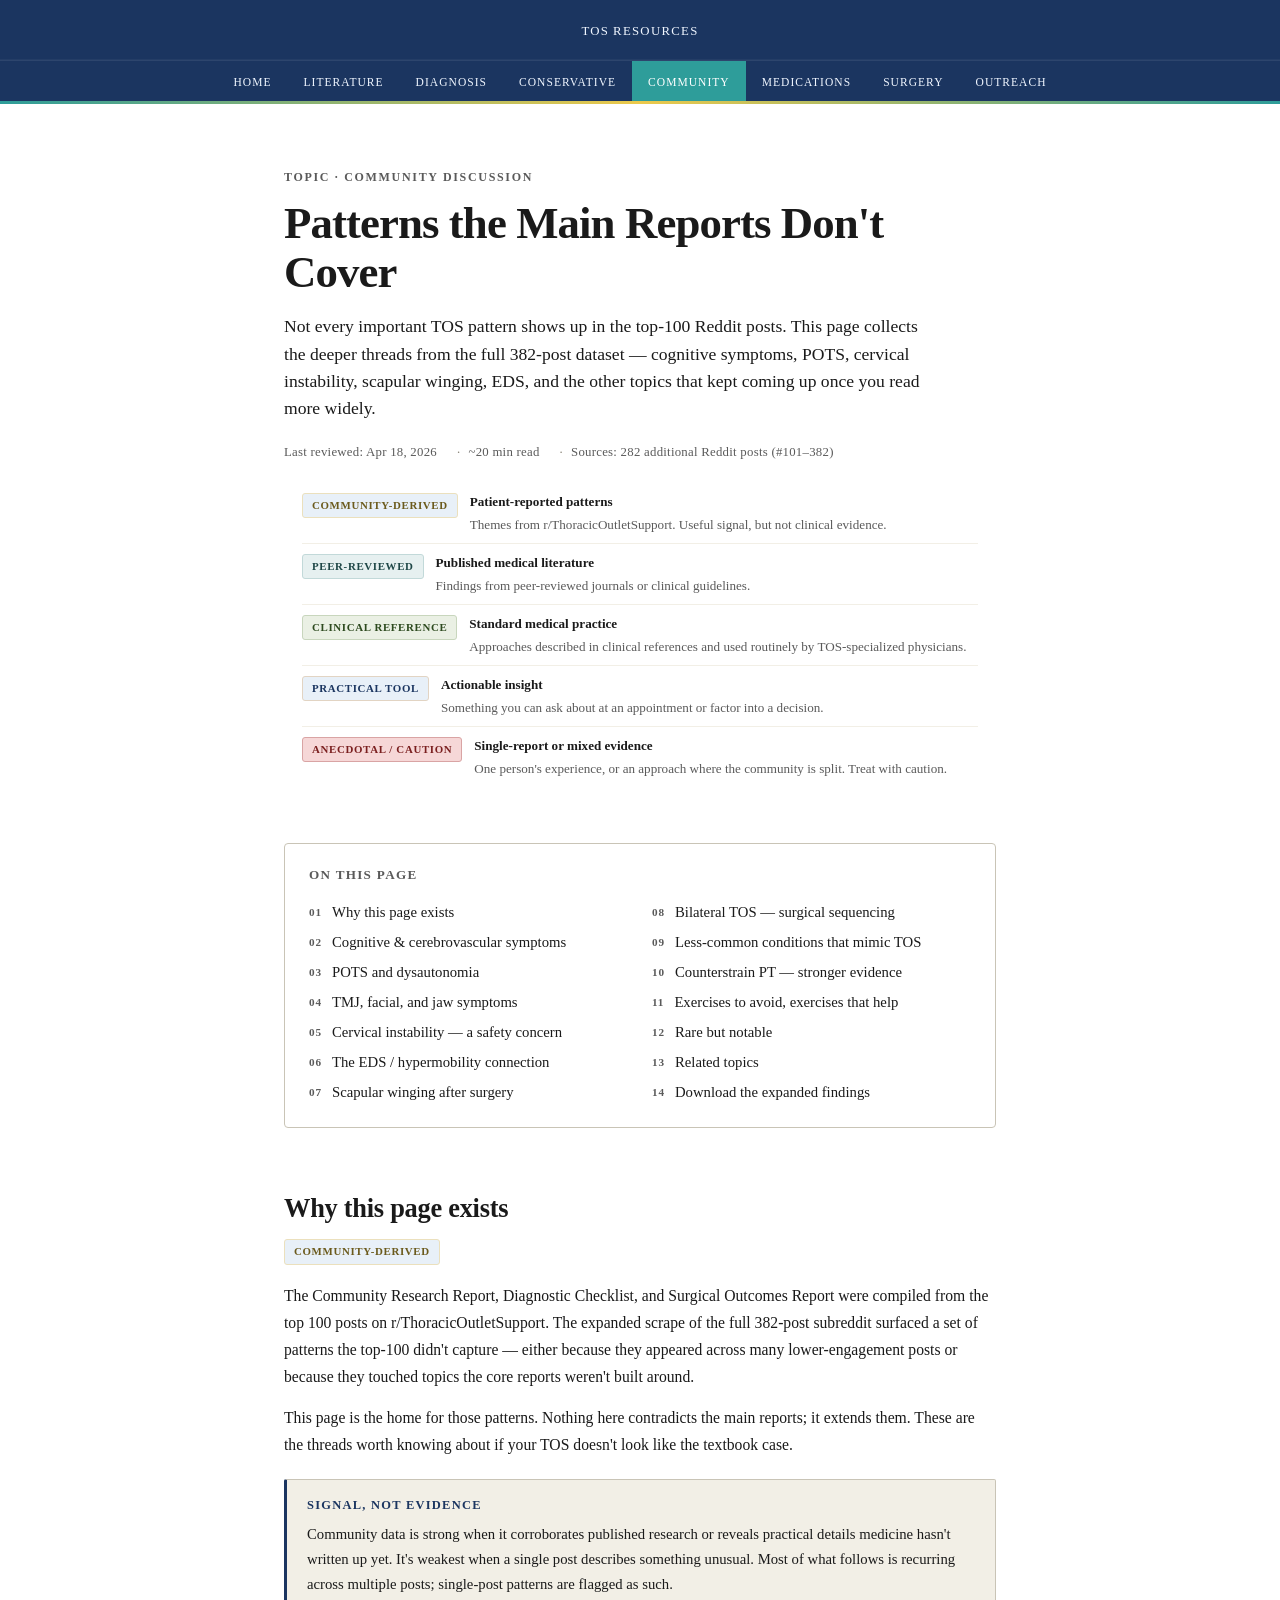
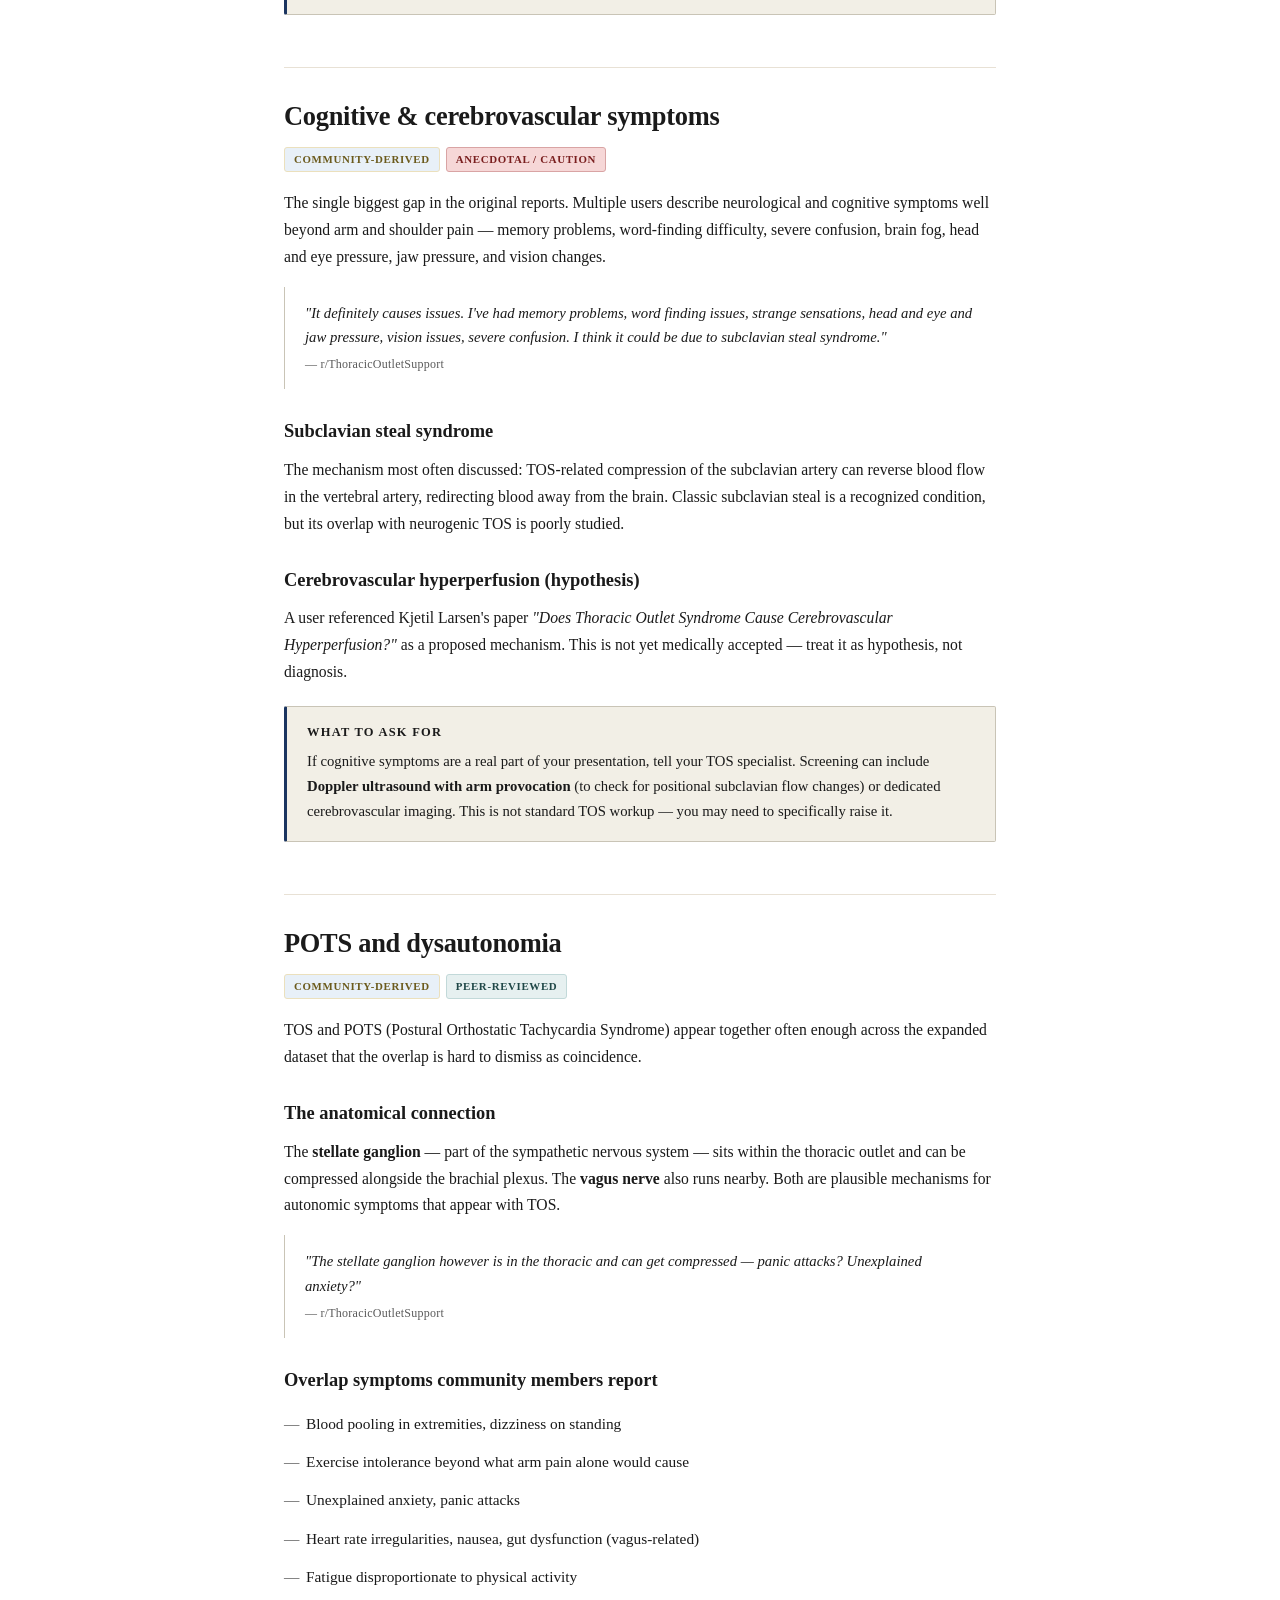
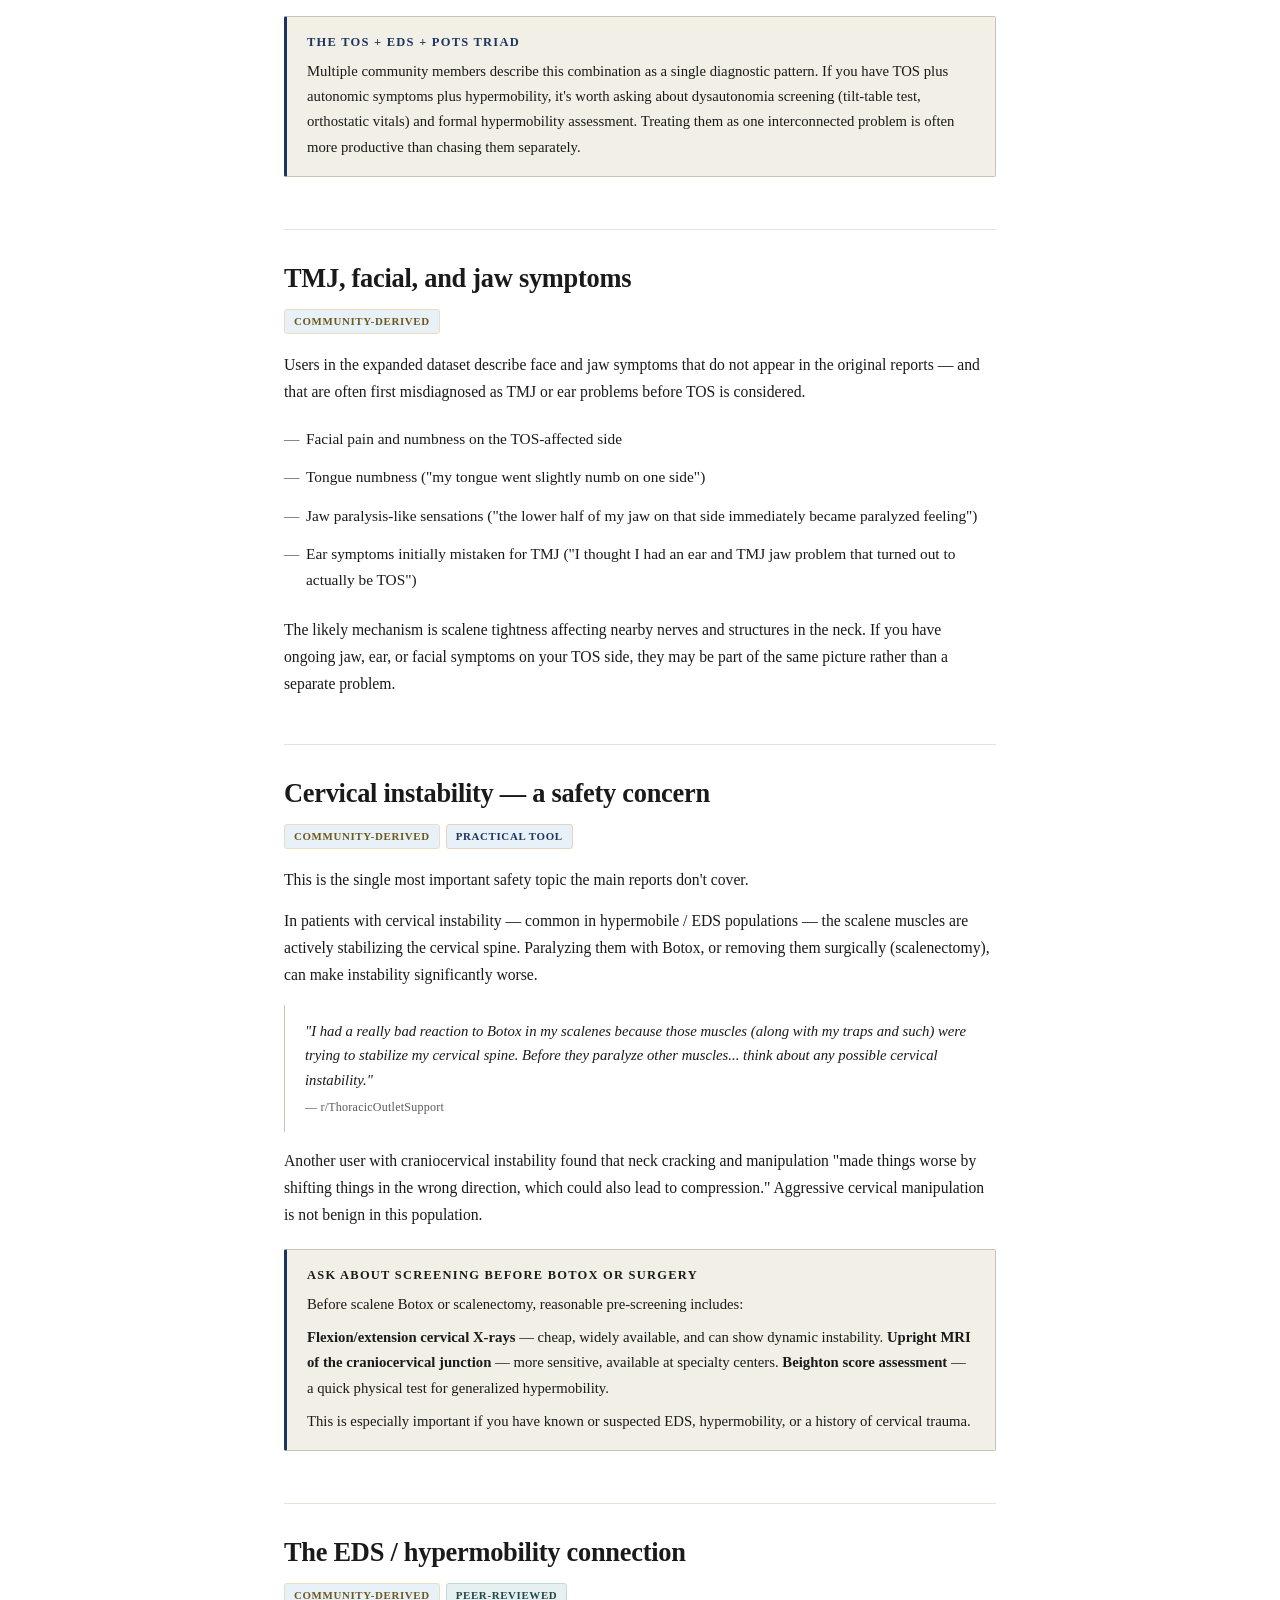
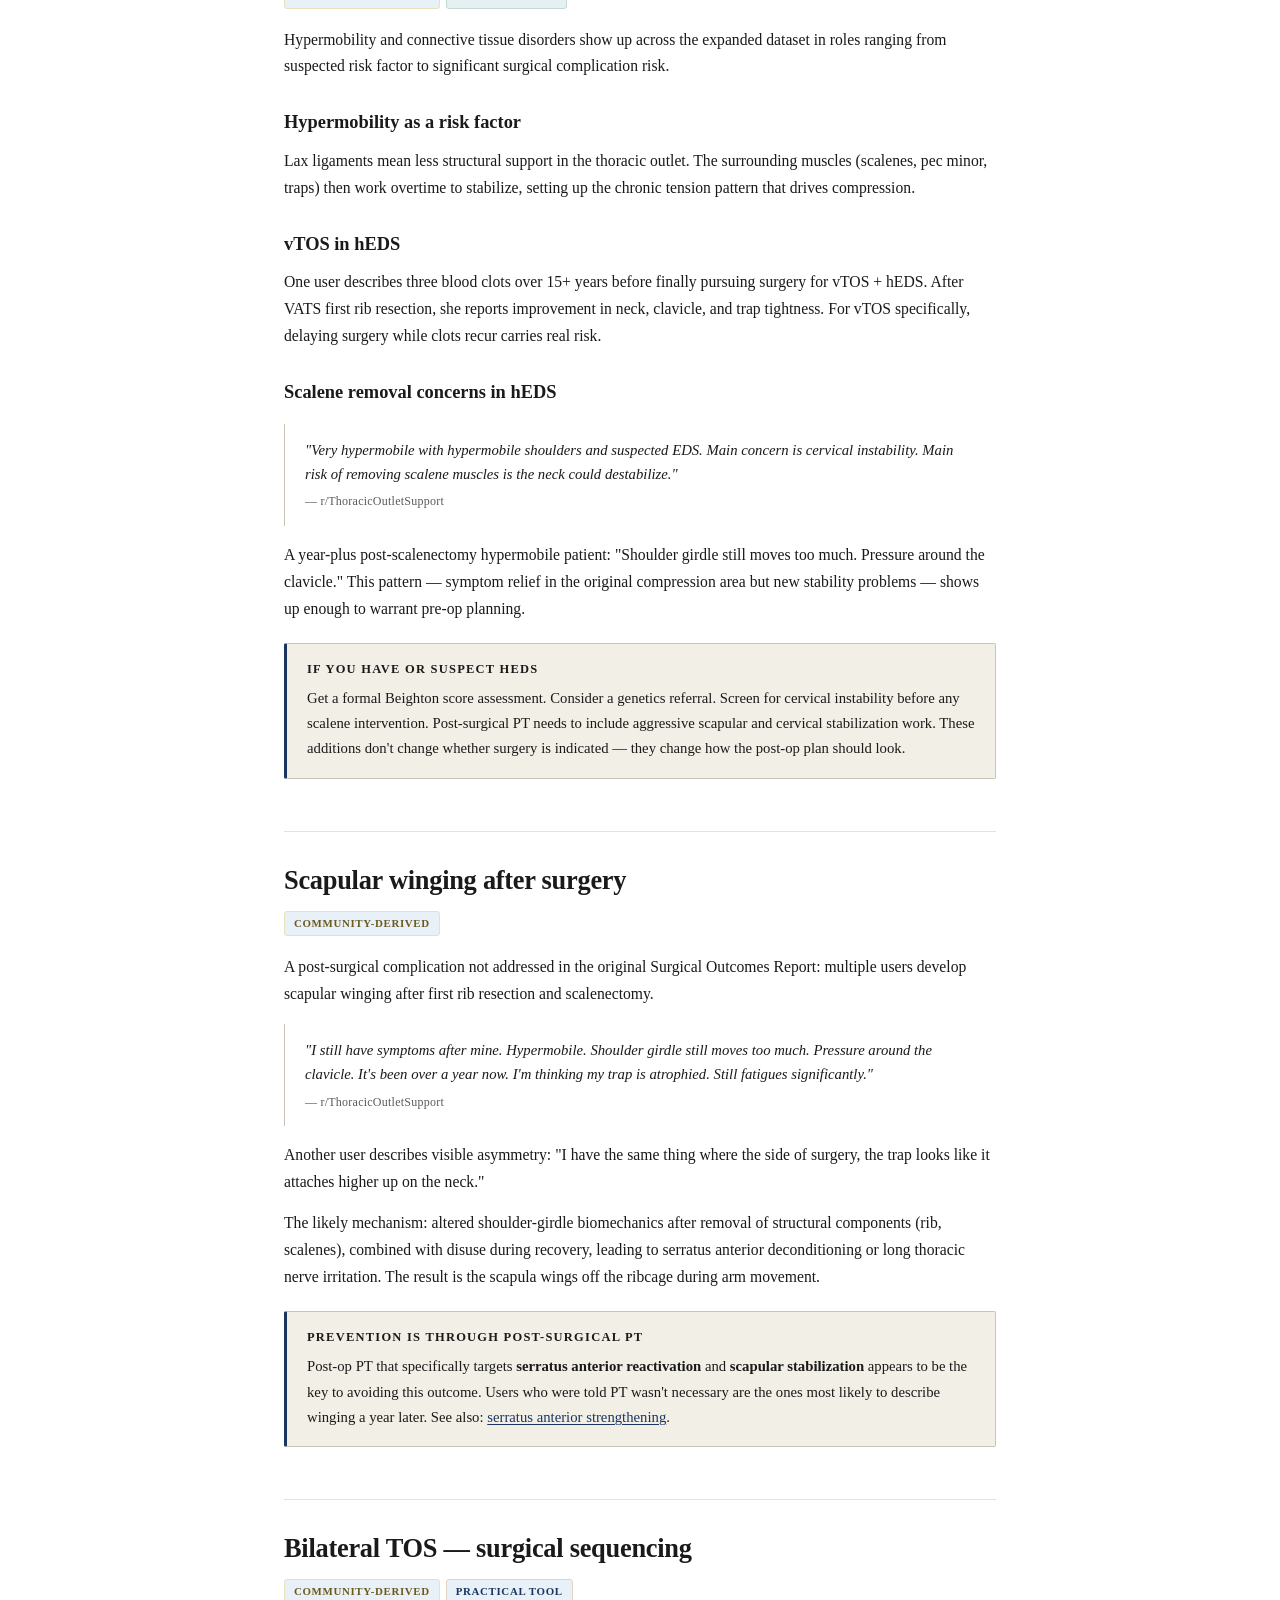
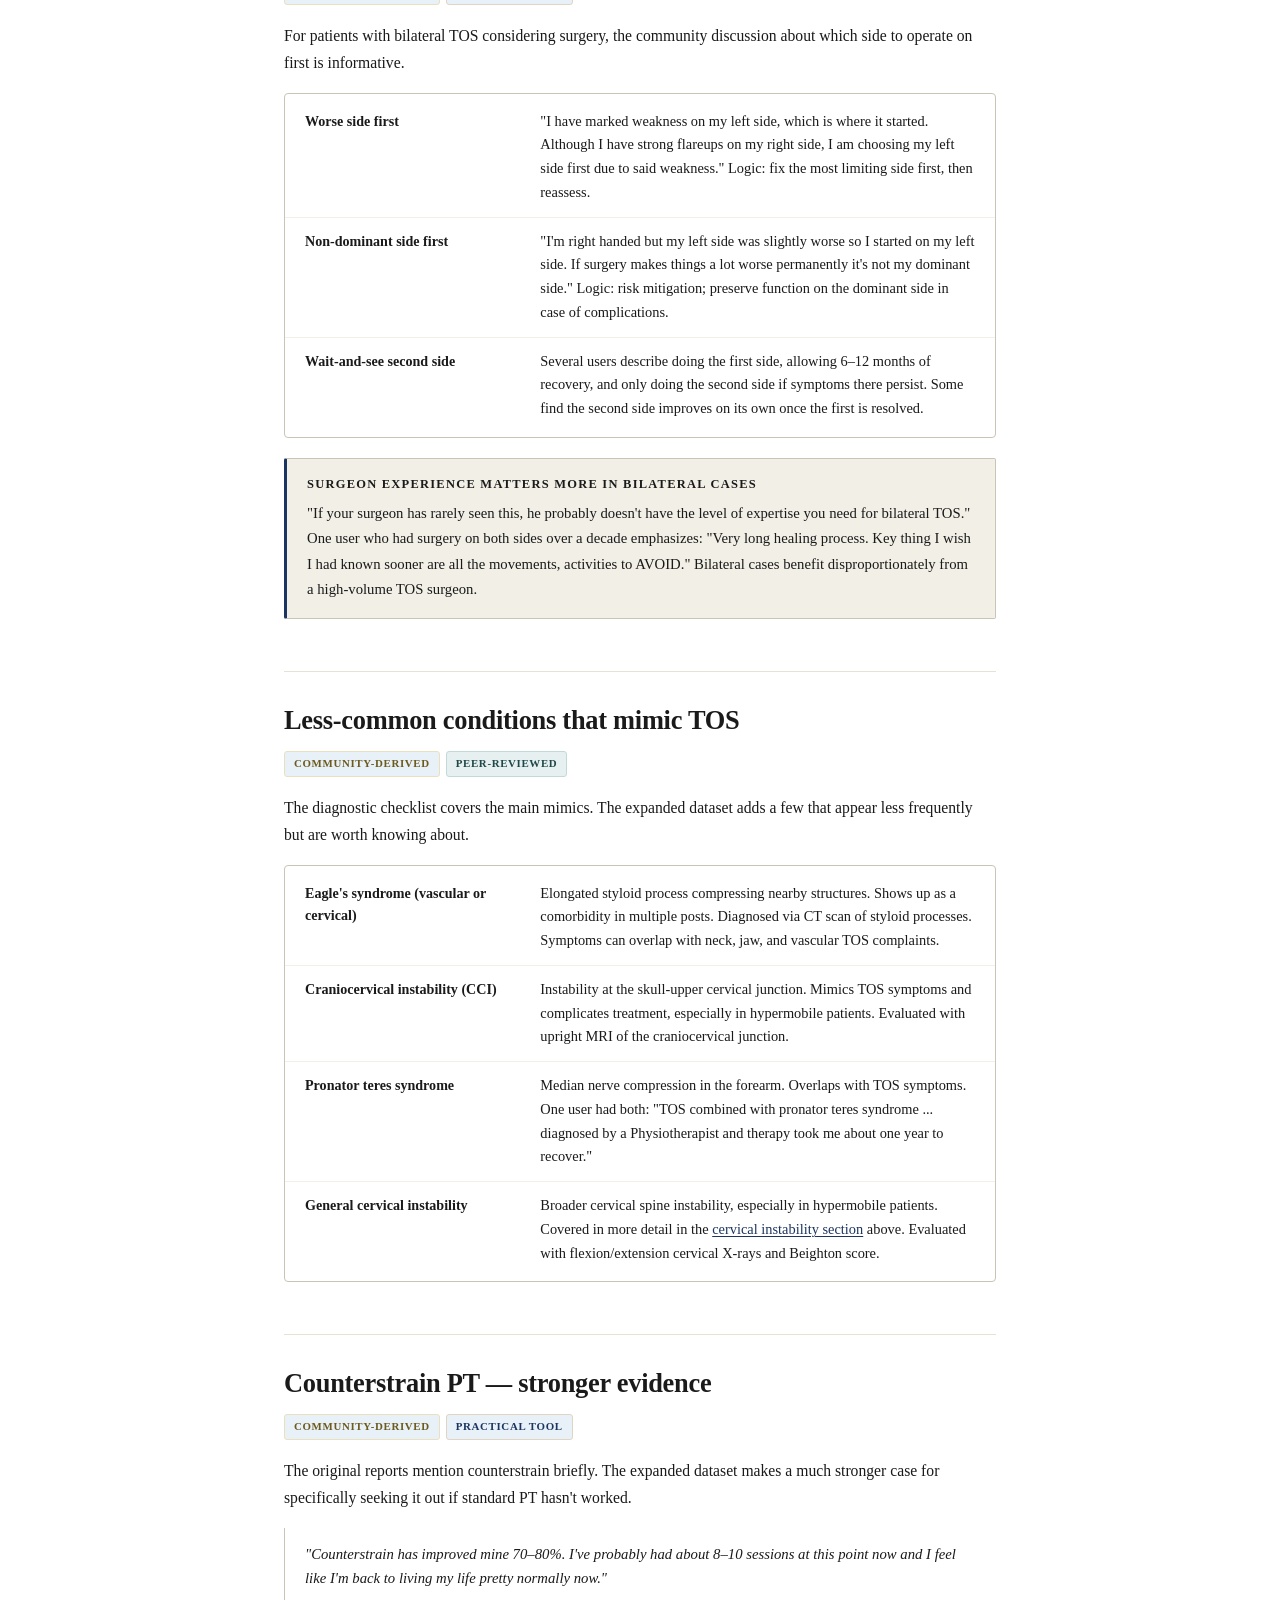
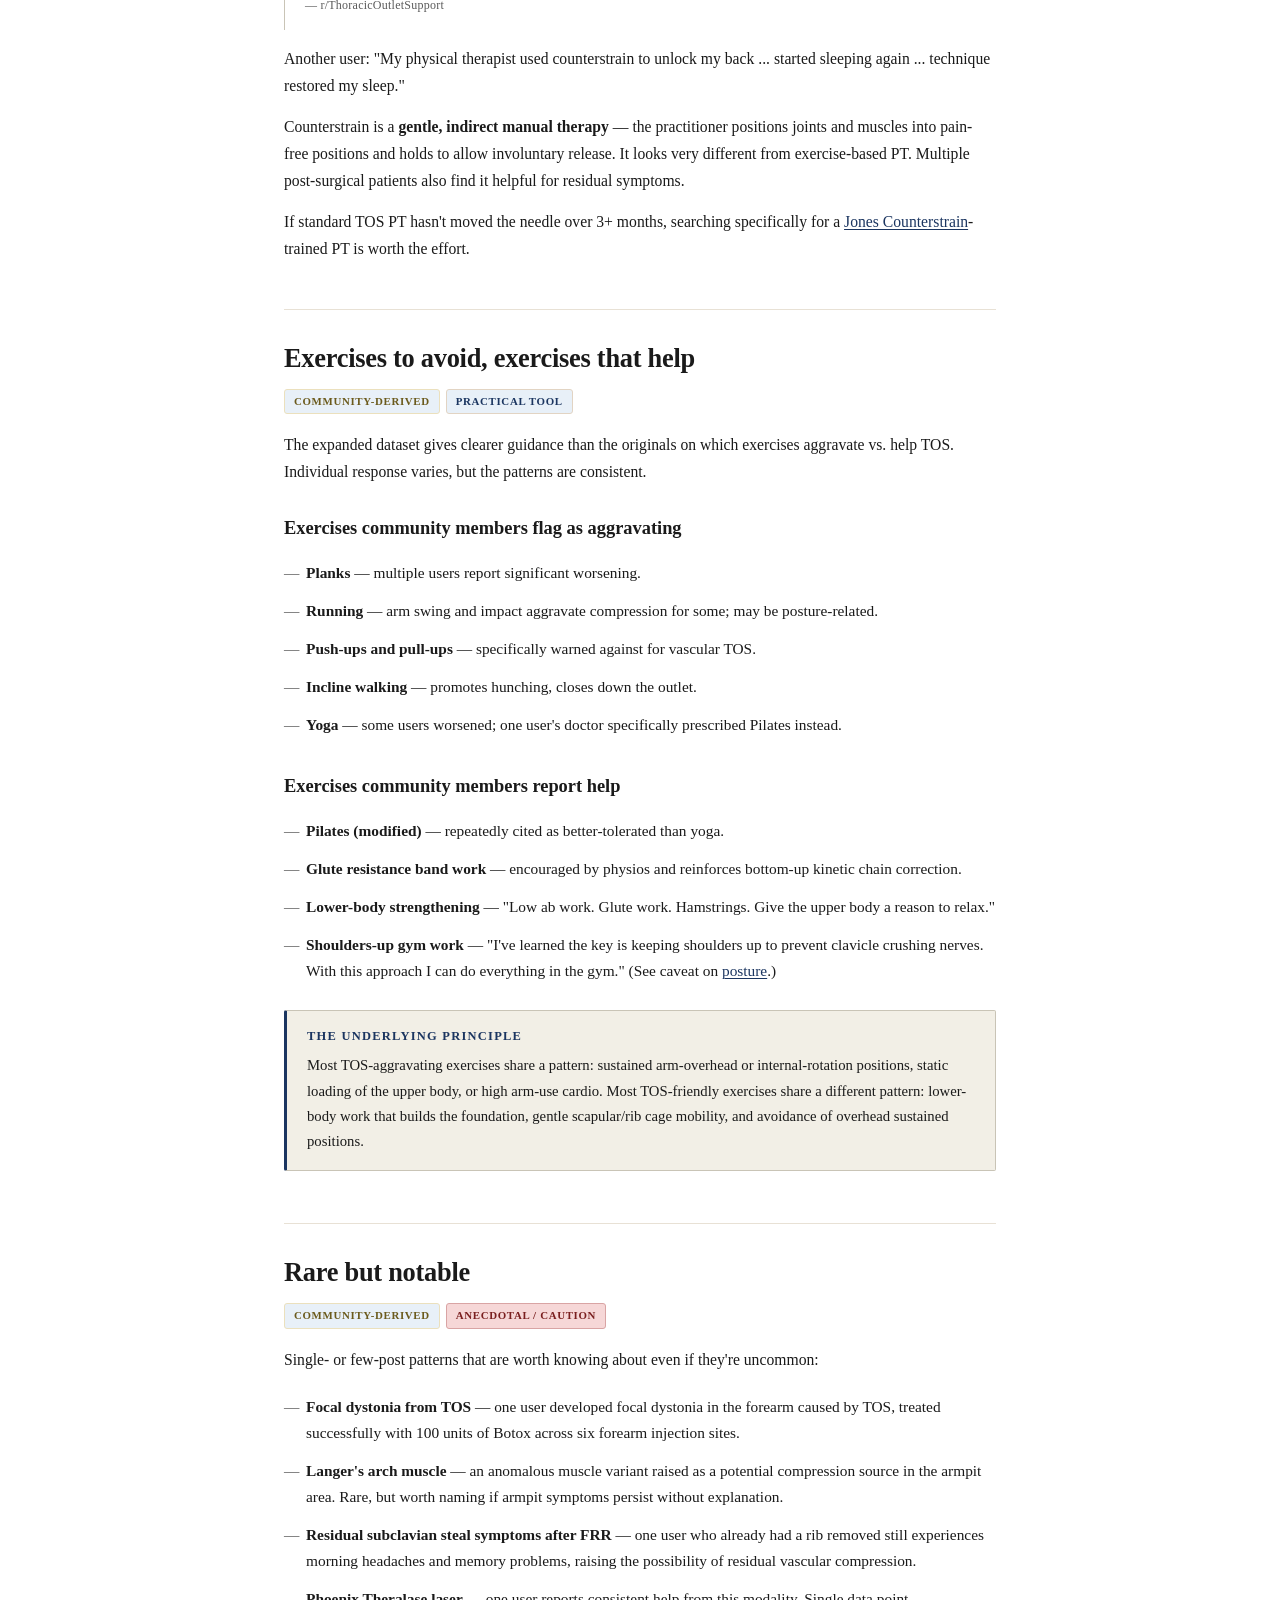
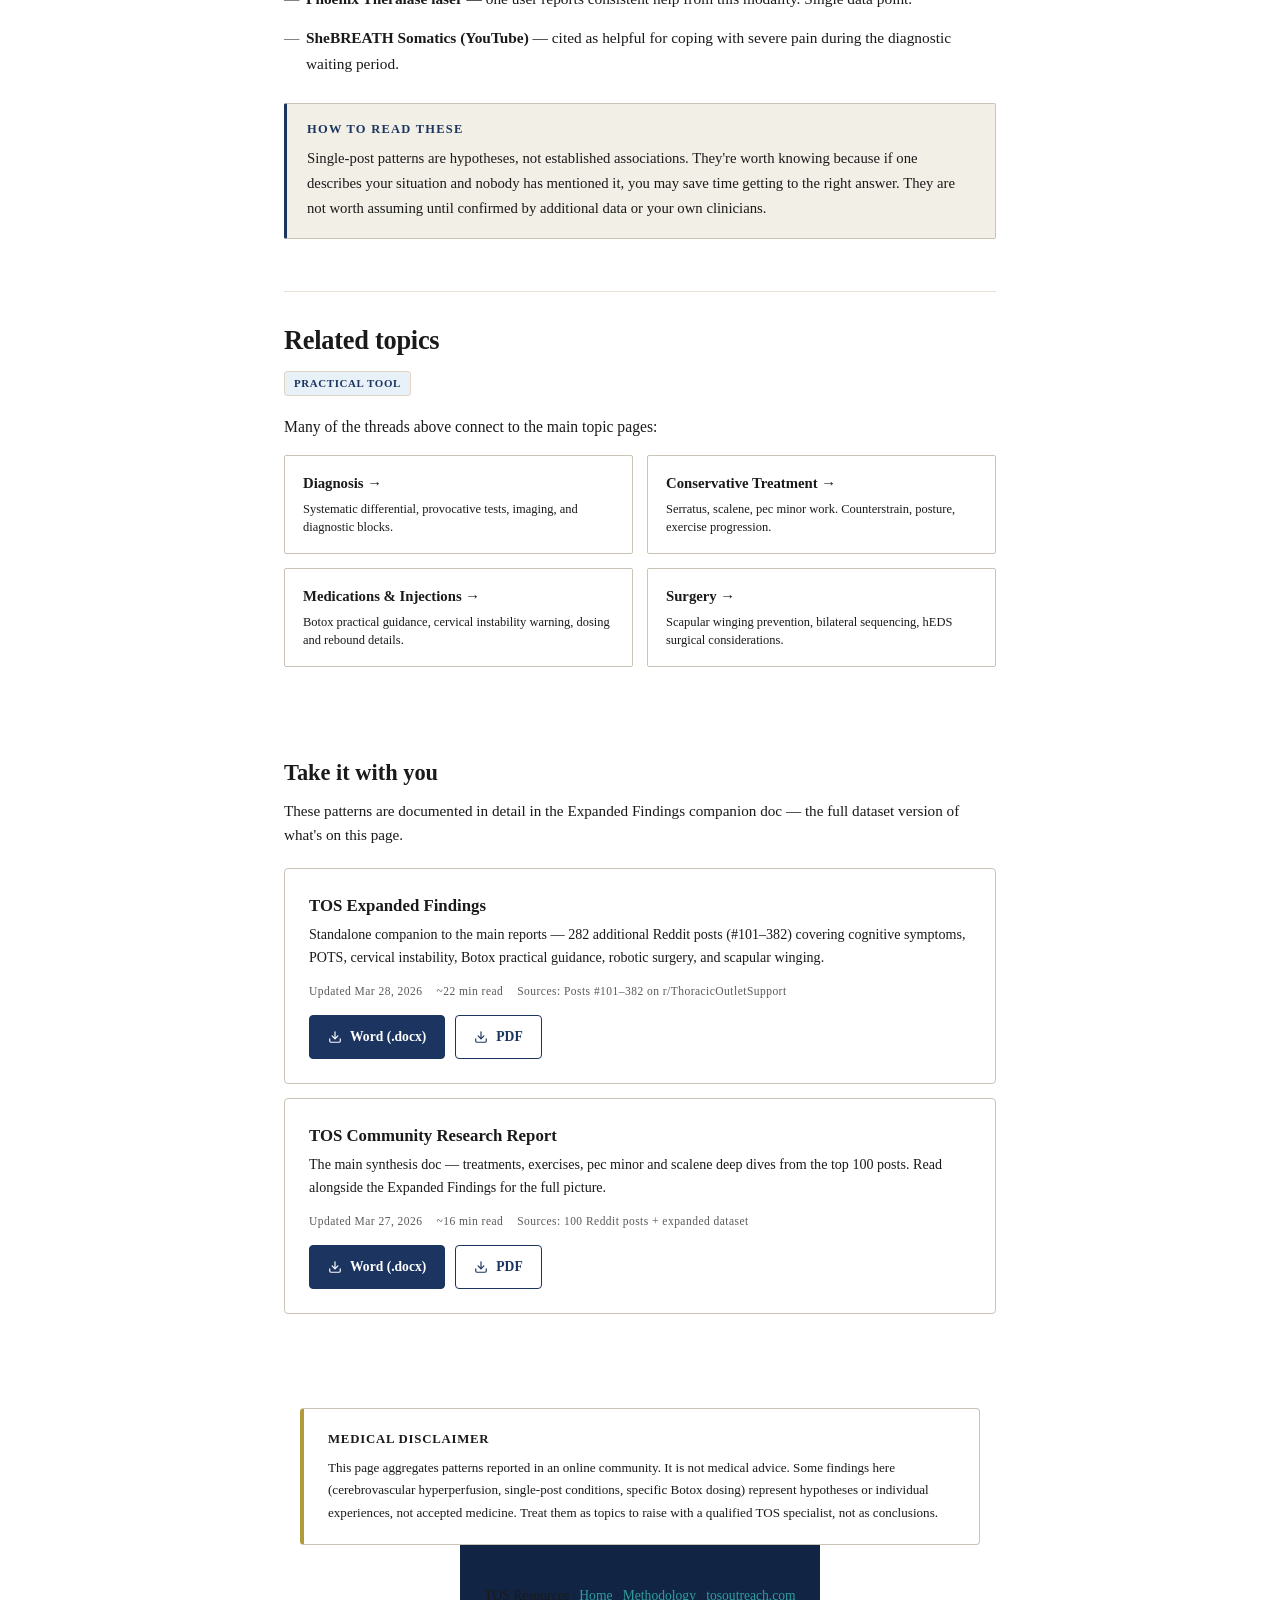
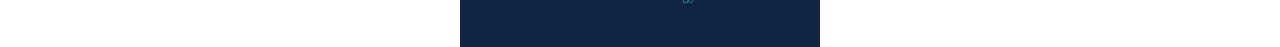
==== commit 57484442: "feat: implement full design system — wordmark, hero, ring progress, section rhythm, drawer, footer -" ====
--- a/community-discussion.html
+++ b/community-discussion.html
@@ -635,12 +635,20 @@
 </head>
 <body>
     <div class="reading-progress" aria-hidden="true"></div>
-    <button class="back-to-top" id="back-to-top" aria-label="Back to top">
-        <svg width="18" height="18" viewBox="0 0 24 24" fill="none" stroke="currentColor" stroke-width="2.5" stroke-linecap="round" stroke-linejoin="round"><polyline points="18 15 12 9 6 15"/></svg>
-    </button>
+    <div id="back-to-top-wrap">
+        <button id="back-to-top-ring-btn" aria-label="Back to top">
+            <svg id="back-to-top-ring" width="52" height="52" style="position:absolute;top:0;left:0;transform:rotate(-90deg);">
+                <circle cx="26" cy="26" r="22" fill="none" stroke="rgba(255,255,255,0.12)" stroke-width="3.5"/>
+                <circle id="ring-progress" cx="26" cy="26" r="22" fill="none" stroke="#2e9d9a" stroke-width="3.5" stroke-dasharray="138.2" stroke-dashoffset="138.2" stroke-linecap="round"/>
+            </svg>
+            <svg width="18" height="18" viewBox="0 0 24 24" fill="none" stroke="#fff" stroke-width="2.5" stroke-linecap="round" style="position:relative;z-index:1;">
+                <polyline points="18 15 12 9 6 15"/>
+            </svg>
+        </button>
+    </div>
 
     <div class="header-bar">
-        <span>Thoracic Outlet Syndrome — Community Resources</span>
+        <span><span class="nav-tos">TOS</span><span class="nav-resources">Resources</span></span>
         <button class="nav-toggle" aria-label="Open menu" aria-expanded="false" aria-controls="site-drawer">
             <svg viewBox="0 0 24 24" fill="none" stroke="currentColor" stroke-width="2" stroke-linecap="round" aria-hidden="true"><line x1="3" y1="6" x2="21" y2="6"/><line x1="3" y1="12" x2="21" y2="12"/><line x1="3" y1="18" x2="21" y2="18"/></svg>
         </button>
@@ -660,7 +668,7 @@
     <div class="drawer-backdrop" aria-hidden="true"></div>
     <aside class="drawer" id="site-drawer" role="dialog" aria-modal="true" aria-labelledby="drawer-title" aria-hidden="true">
         <div class="drawer-header">
-            <span class="drawer-title" id="drawer-title">TOS Resources</span>
+            <span class="drawer-title" id="drawer-title"><span class="nav-tos">TOS</span><span class="nav-resources">Resources</span></span>
             <button class="drawer-close" aria-label="Close menu">
                 <svg viewBox="0 0 24 24" fill="none" stroke="currentColor" stroke-width="2" stroke-linecap="round" aria-hidden="true"><line x1="6" y1="6" x2="18" y2="18"/><line x1="18" y1="6" x2="6" y2="18"/></svg>
             </button>
@@ -1108,14 +1116,7 @@
             });
         });
 
-        var btt = document.getElementById('back-to-top');
-        window.addEventListener('scroll', function() {
-            if (window.scrollY > 400) { btt.classList.add('visible'); }
-            else { btt.classList.remove('visible'); }
-        });
-        btt.addEventListener('click', function() {
-            window.scrollTo({ top: 0, behavior: 'smooth' });
-        });
+
 
         var fadeEls = document.querySelectorAll('.topic-hero, .badge-legend, .topic-toc, .topic-content section, .topic-related, .topic-downloads, .disclaimer');
         fadeEls.forEach(function(el) { el.classList.add('fade-in'); });
--- a/css/brand-tokens.css
+++ b/css/brand-tokens.css
@@ -92,11 +92,158 @@
   border-color: #237d7a !important;
 }
 
-/* ── Card hover: teal top-border accent ─────────────────── */
+/* ── Card hover: teal top-border accent + lift ─────────── */
 .card:hover,
 .resource-card:hover,
 .topic-card:hover,
 .start-card:hover,
+.start-here-card:hover,
 .download-card:hover {
   border-top: 3px solid var(--color-brand-teal) !important;
-}
+  box-shadow: 0 8px 24px rgba(27,53,96,0.10) !important;
+  transform: translateY(-2px);
+}
+
+/* ── Wordmark: TOS white + Resources teal ──────────────── */
+.nav-tos {
+  color: #ffffff;
+  font-weight: 700;
+  letter-spacing: 0.12em;
+}
+.nav-resources {
+  color: var(--color-brand-teal);
+  font-weight: 400;
+  letter-spacing: 0.08em;
+  margin-left: 0.3em;
+}
+
+/* ── Homepage hero: dark navy gradient ─────────────────── */
+.hero {
+  background: linear-gradient(135deg, #0f2340 0%, #1b3560 60%, #1f4a6e 100%) !important;
+  position: relative;
+  overflow: hidden;
+}
+.hero::before {
+  content: '';
+  position: absolute;
+  right: 60px;
+  top: -60px;
+  width: 340px;
+  height: 340px;
+  border-radius: 50%;
+  border: 2px solid var(--color-brand-teal);
+  opacity: 0.15;
+  pointer-events: none;
+}
+.hero h1 {
+  color: #ffffff !important;
+}
+.hero p {
+  color: rgba(255,255,255,0.72) !important;
+}
+
+/* ── Back-to-top ring button: navy fill ────────────────── */
+#back-to-top-wrap {
+  position: fixed;
+  bottom: 24px;
+  right: 20px;
+  z-index: 40;
+  opacity: 0;
+  transition: opacity 0.3s, transform 0.3s;
+  transform: scale(0.6);
+}
+#back-to-top-wrap.visible {
+  opacity: 1;
+  transform: scale(1);
+}
+#back-to-top-ring-btn {
+  width: 52px;
+  height: 52px;
+  border-radius: 50%;
+  background: var(--color-brand-navy);
+  border: none;
+  cursor: pointer;
+  position: relative;
+  display: flex;
+  align-items: center;
+  justify-content: center;
+  box-shadow: 0 4px 20px rgba(27,53,96,0.4);
+}
+
+/* ── Section rhythm: tinted download panel ─────────────── */
+.downloads-section {
+  background: #f4f8f8 !important;
+}
+
+/* ── Community callout: navy background ────────────────── */
+.community-callout,
+.site-origin {
+  background: var(--color-brand-navy) !important;
+  color: #f0f6ff !important;
+}
+.community-callout h2,
+.community-callout p,
+.community-callout a,
+.site-origin h2,
+.site-origin p {
+  color: #f0f6ff !important;
+}
+.site-origin a {
+  color: var(--color-brand-teal) !important;
+}
+
+/* ── Mobile drawer: navy + teal active ─────────────────── */
+.drawer {
+  background: var(--color-brand-navy) !important;
+}
+.drawer a {
+  color: #f0f6ff !important;
+}
+.drawer a:hover {
+  background: rgba(255,255,255,0.08) !important;
+  color: #ffffff !important;
+}
+.drawer a.active {
+  border-left-color: var(--color-brand-teal) !important;
+  background: rgba(255,255,255,0.06) !important;
+  color: #ffffff !important;
+  font-weight: 600;
+}
+.drawer-section-label {
+  color: var(--color-brand-slate) !important;
+}
+.drawer-divider {
+  background: rgba(255,255,255,0.1) !important;
+}
+.drawer-footer {
+  background: rgba(0,0,0,0.15) !important;
+  border-top-color: rgba(255,255,255,0.1) !important;
+}
+.drawer-footer a {
+  color: var(--color-brand-teal) !important;
+}
+.drawer-close {
+  border-color: rgba(255,255,255,0.2) !important;
+}
+.drawer-close:hover {
+  background: rgba(255,255,255,0.1) !important;
+}
+
+/* ── Stats bar: navy ────────────────────────────────────── */
+.stats-bar {
+  background: var(--color-brand-navy) !important;
+  color: rgba(255,255,255,0.7) !important;
+}
+.stats-bar p {
+  color: rgba(255,255,255,0.7) !important;
+}
+
+/* ── Footer: dark navy ─────────────────────────────────── */
+footer {
+  background: #122444 !important;
+  color: #c8d6e5 !important;
+}
+footer a {
+  color: var(--color-brand-teal) !important;
+  text-decoration: none !important;
+}
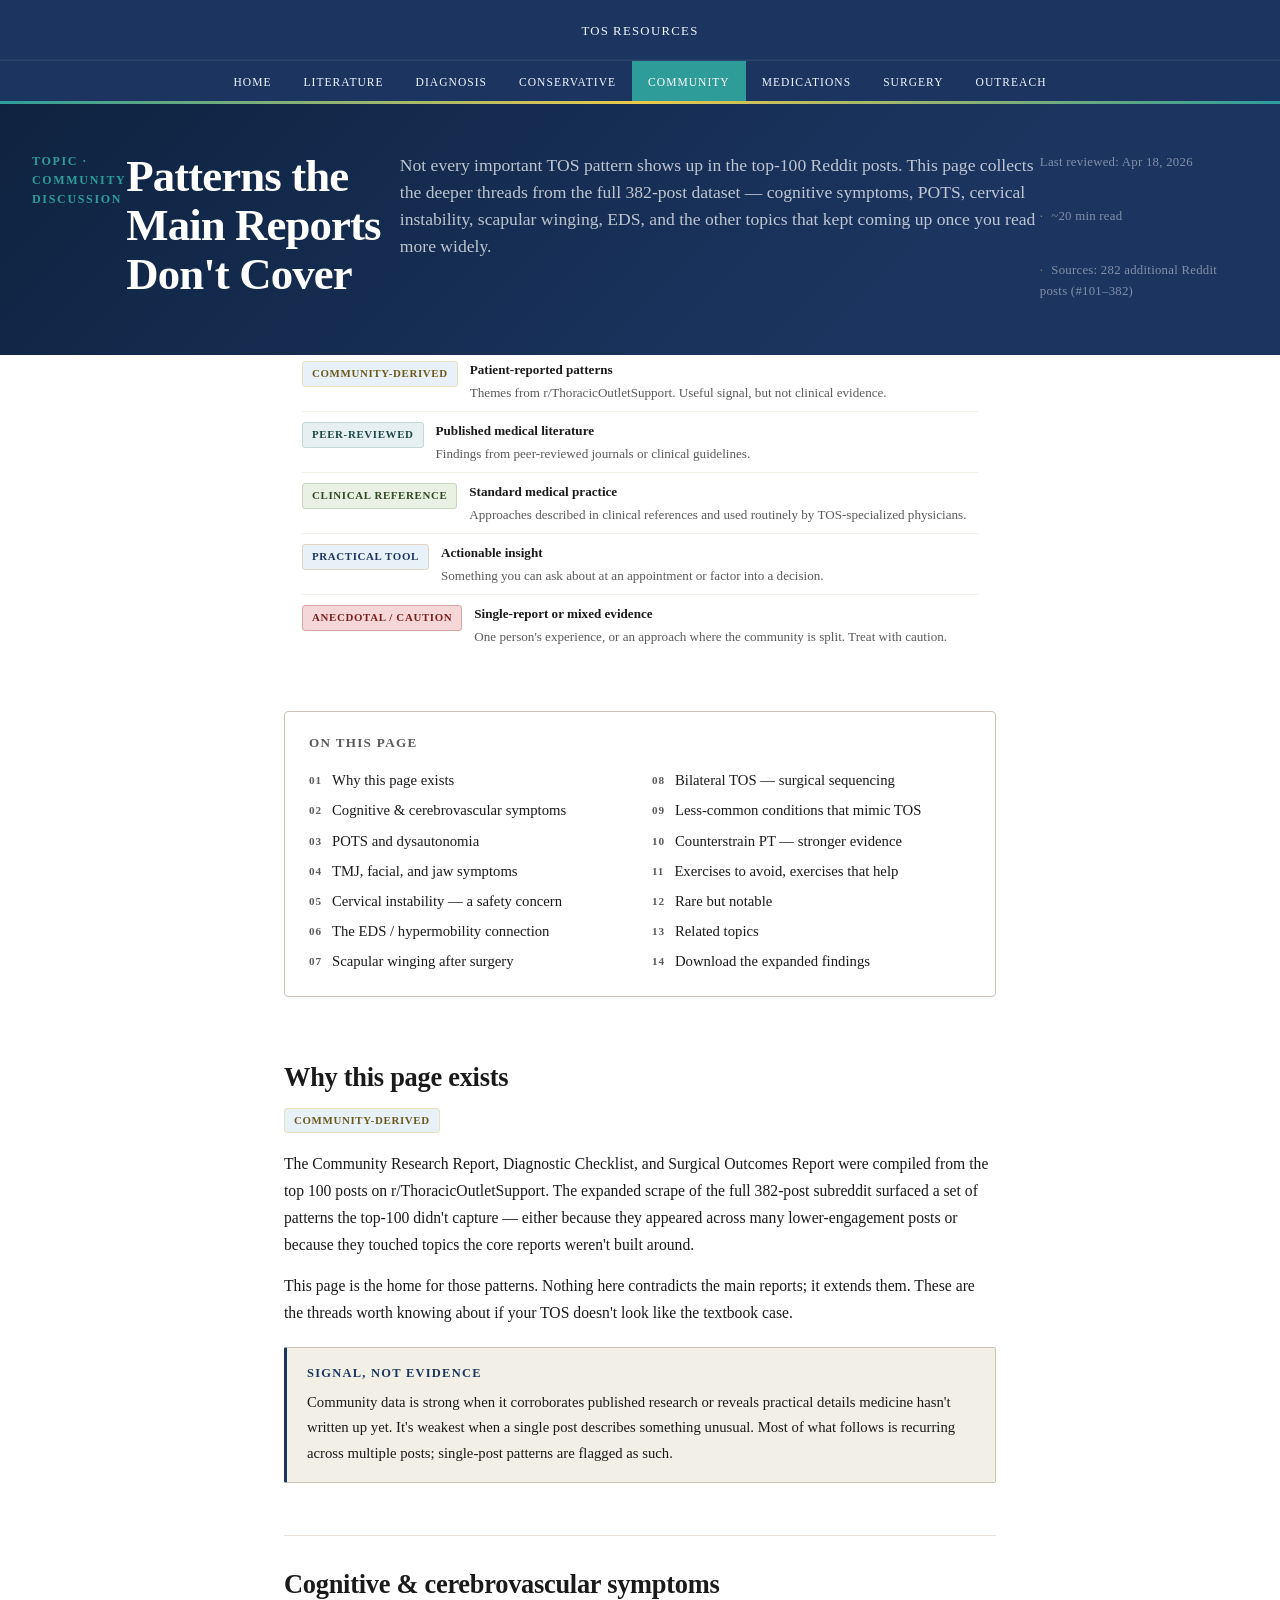
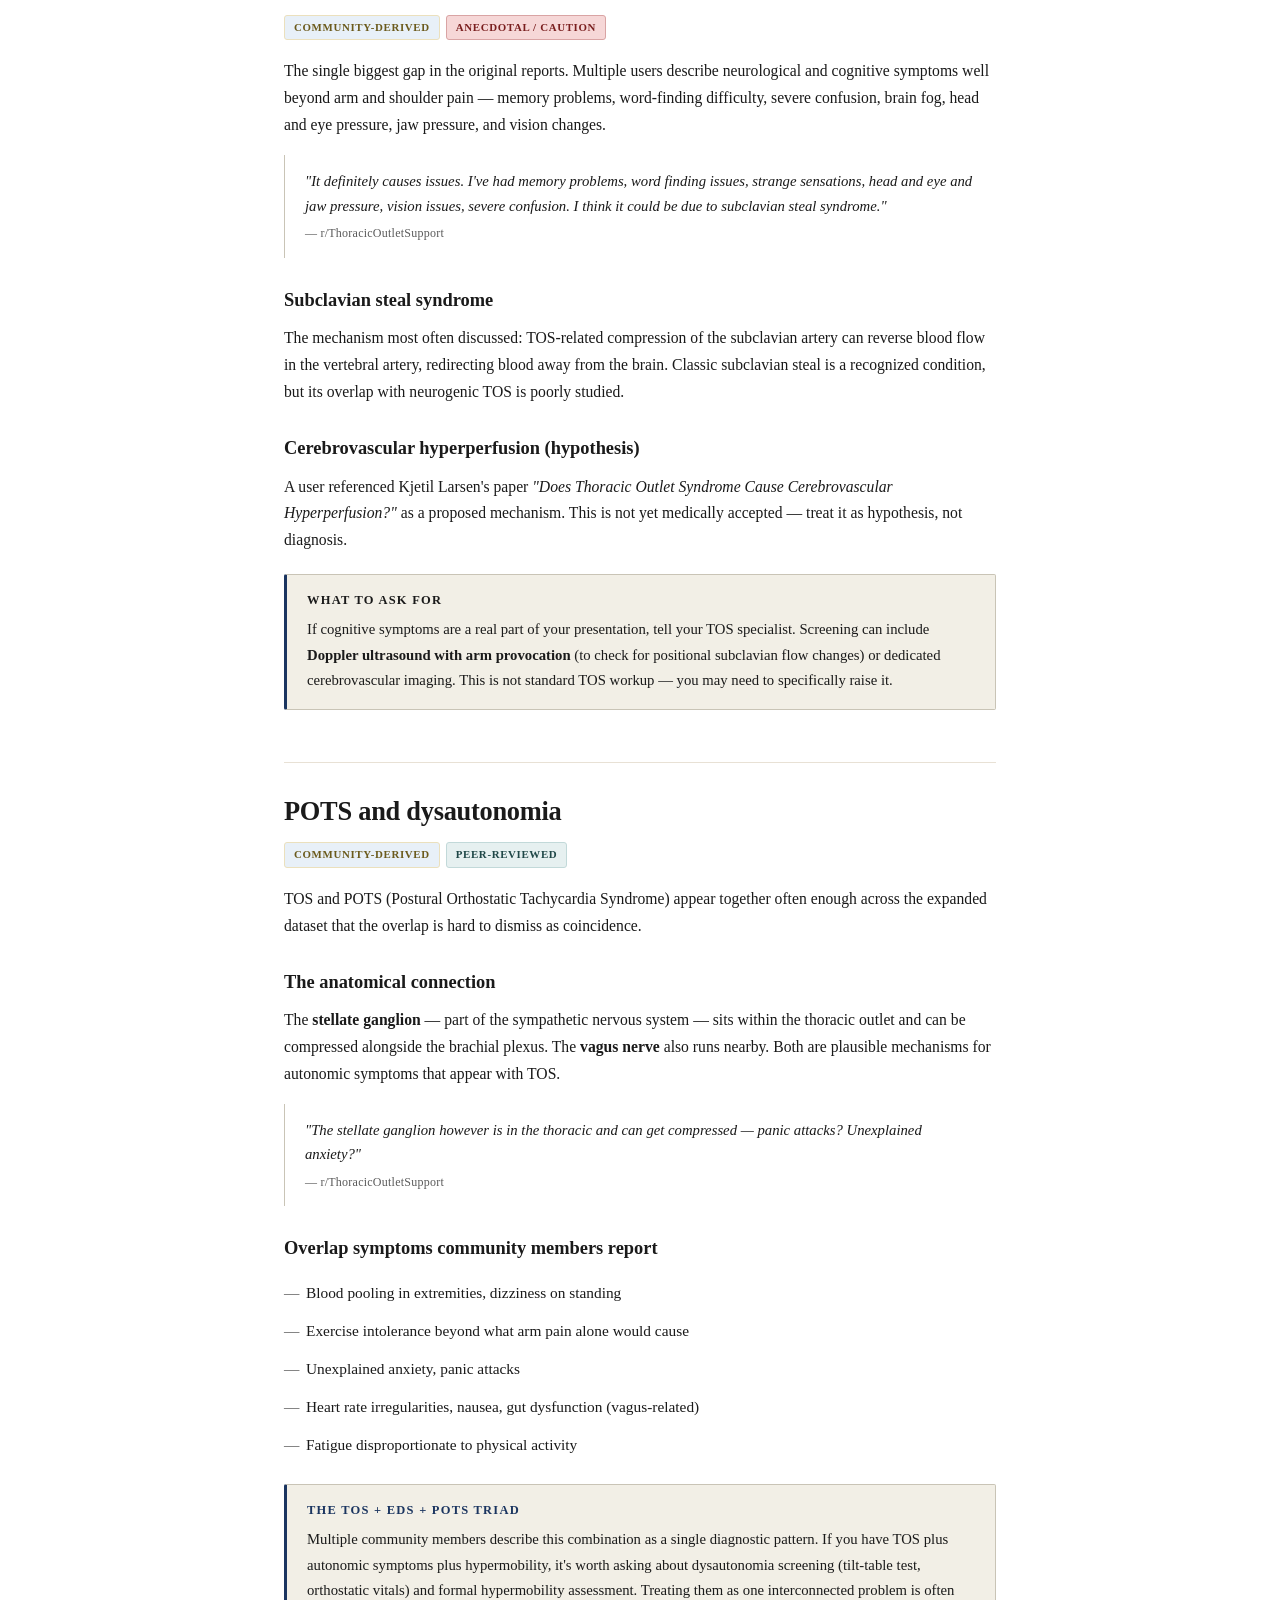
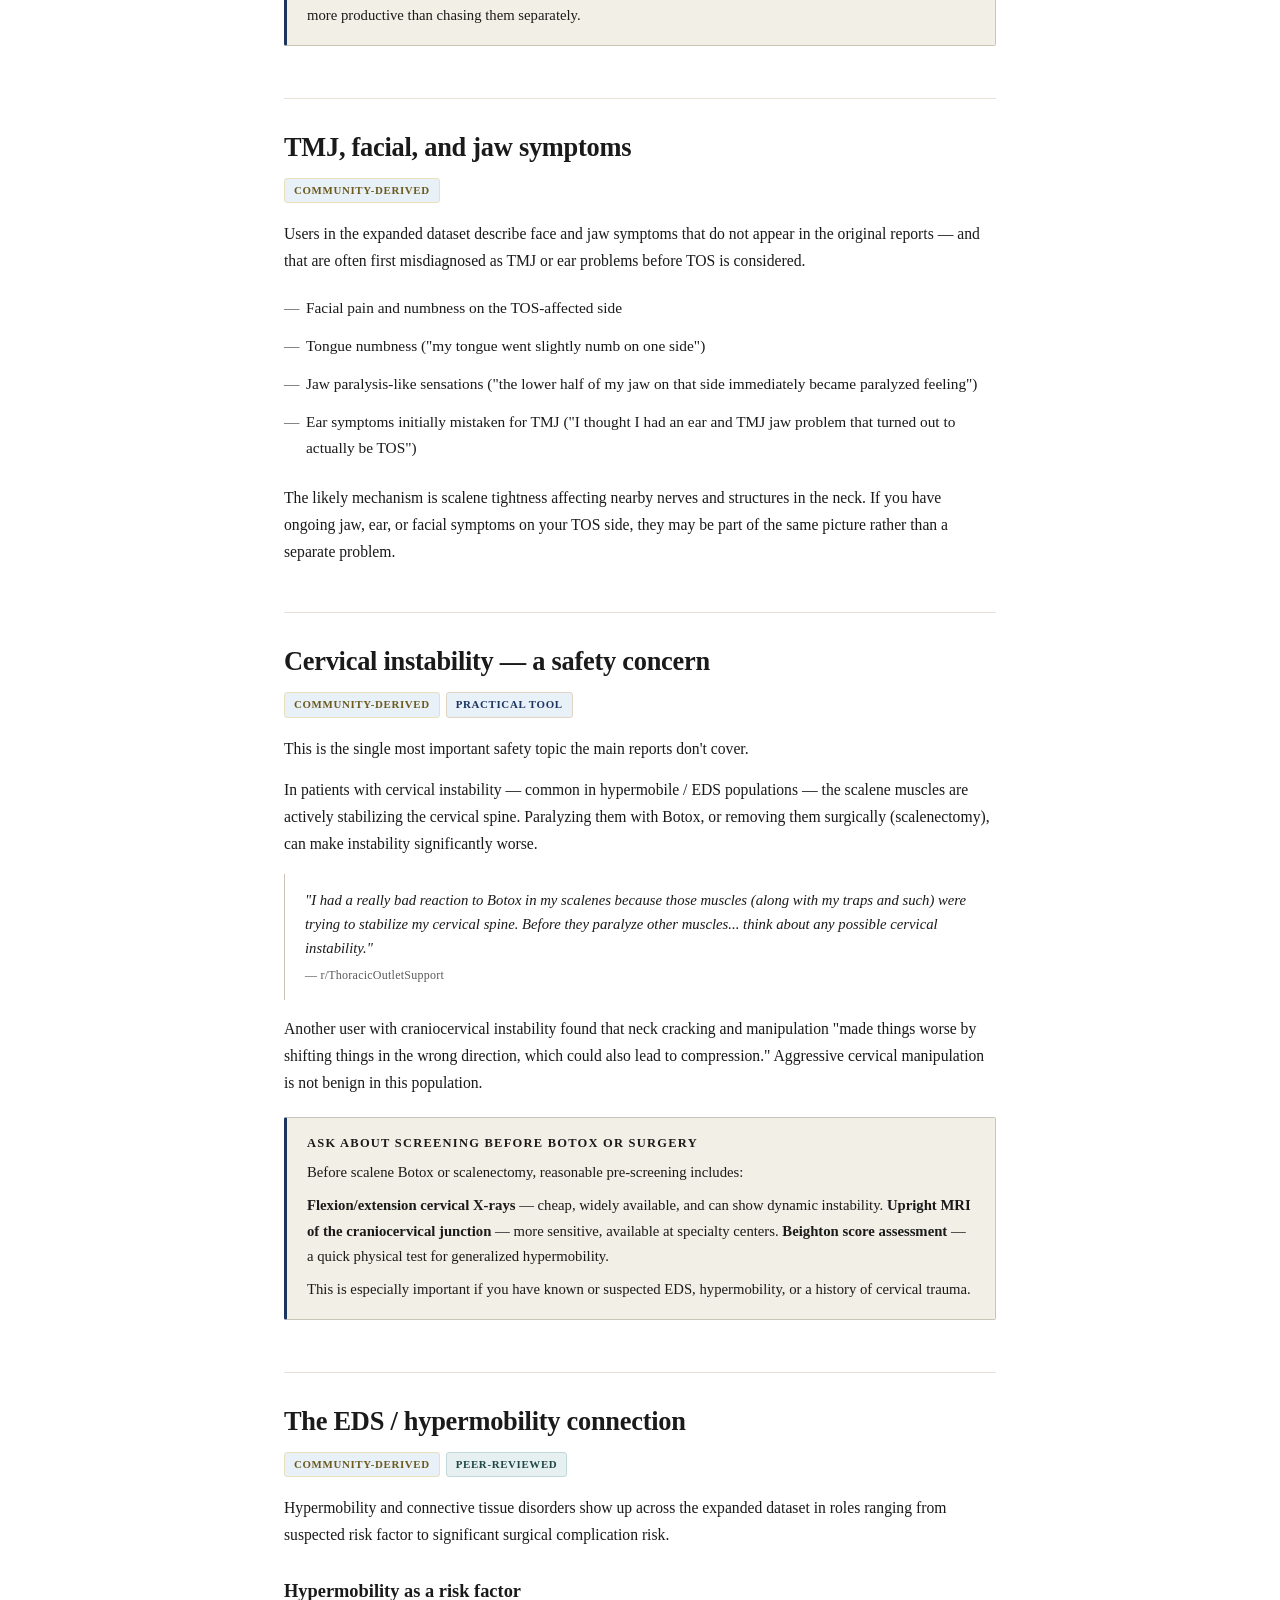
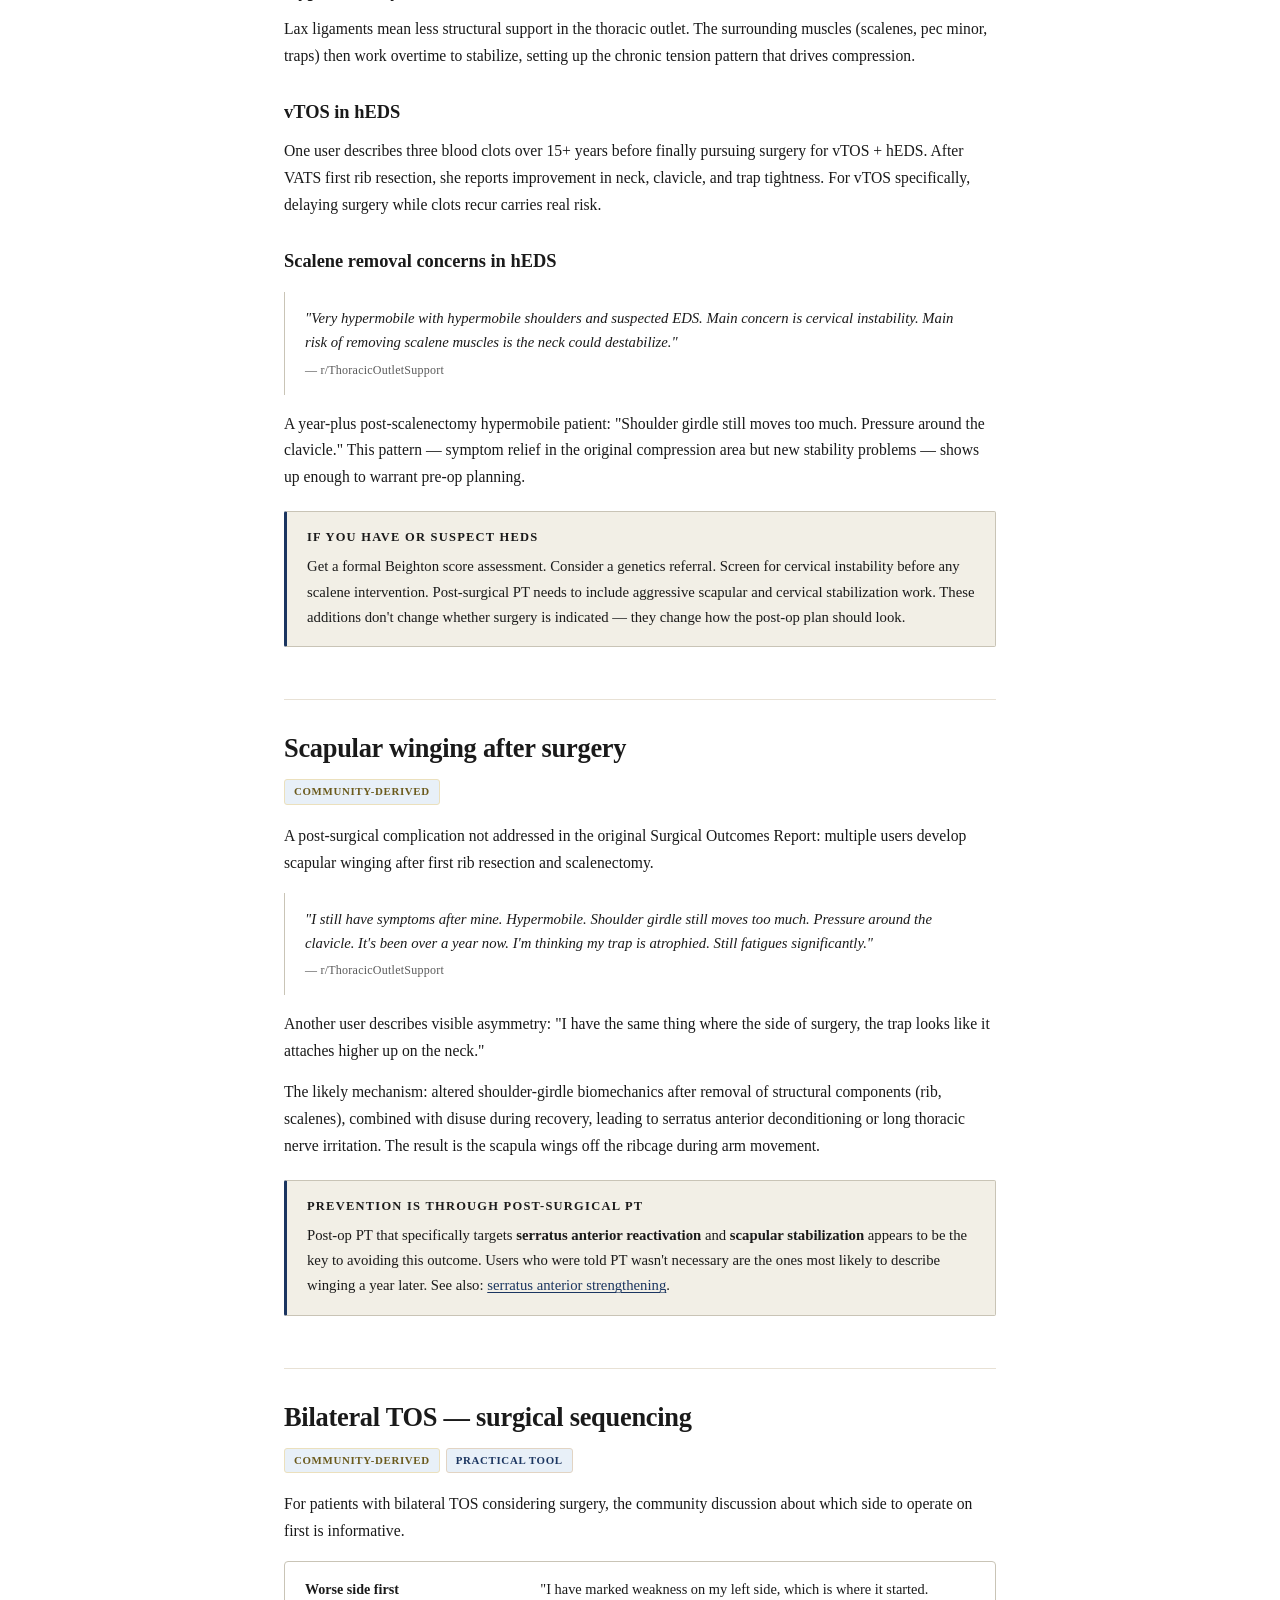
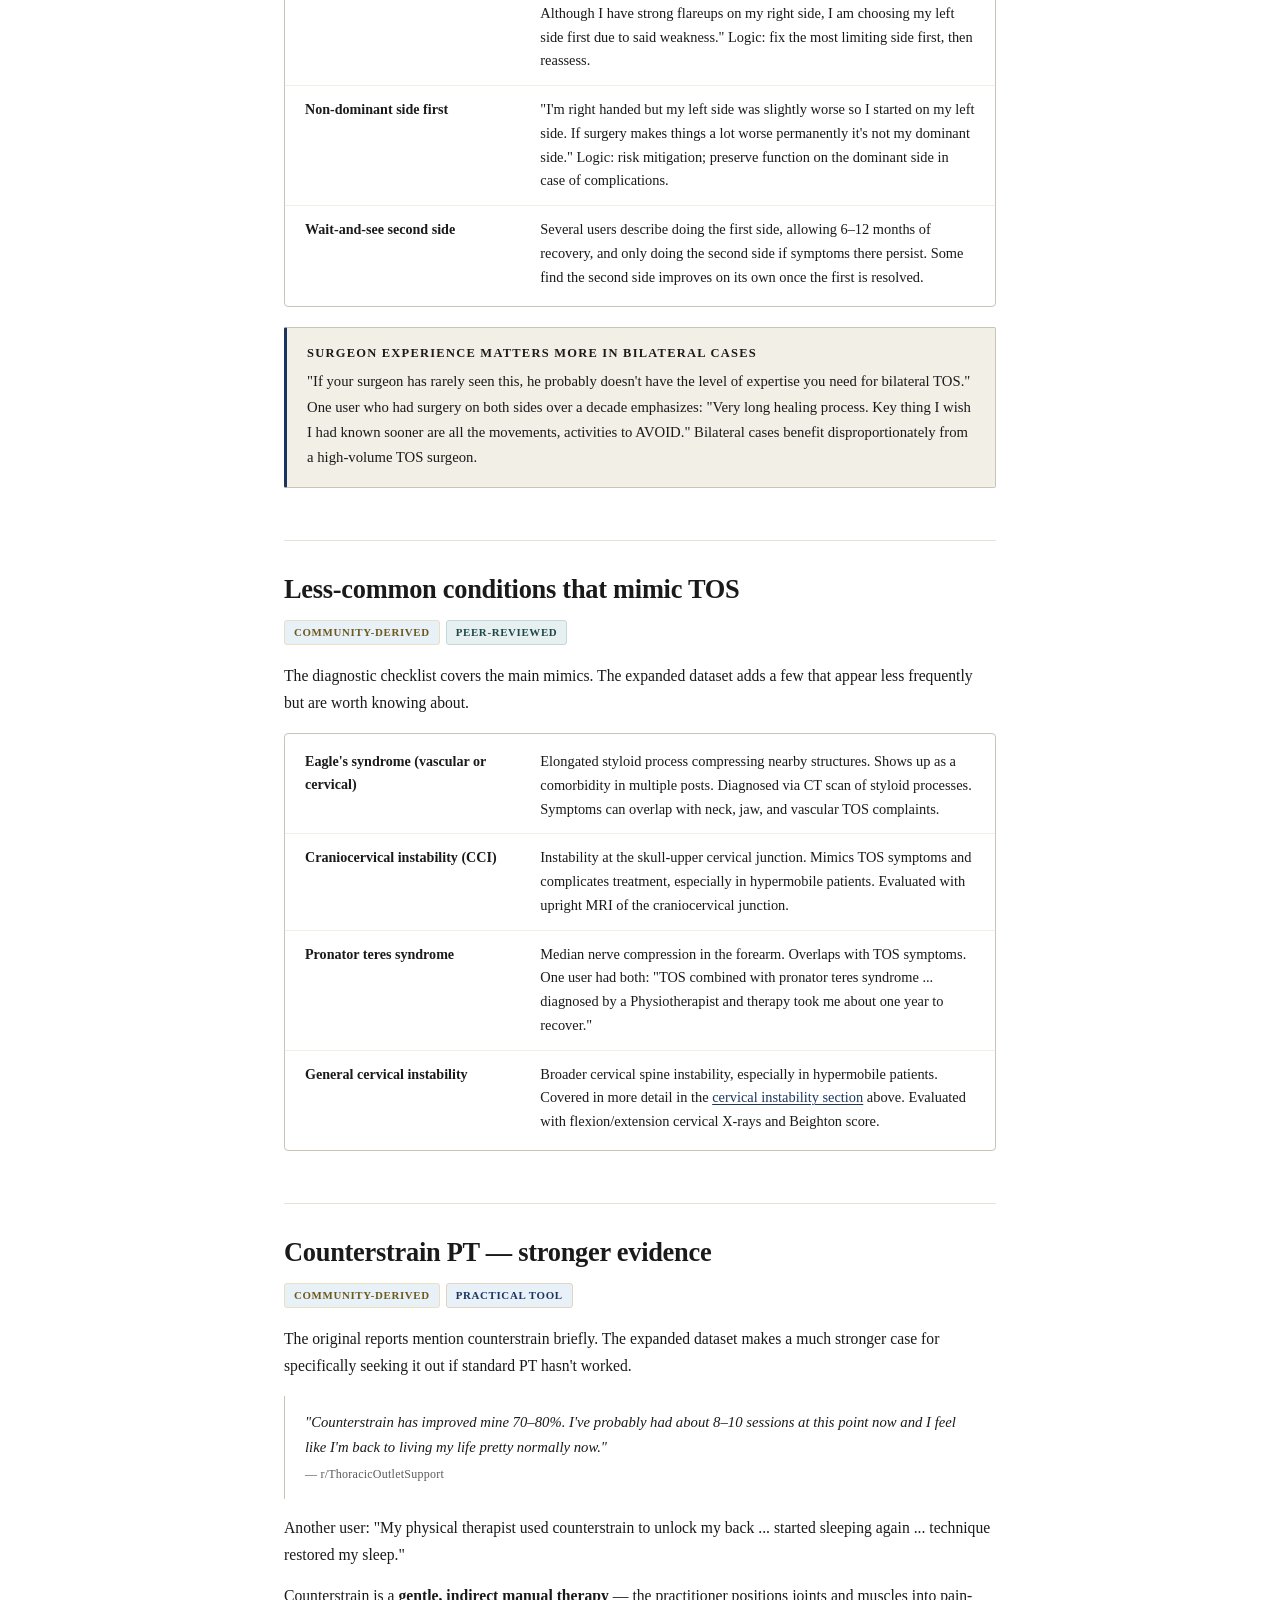
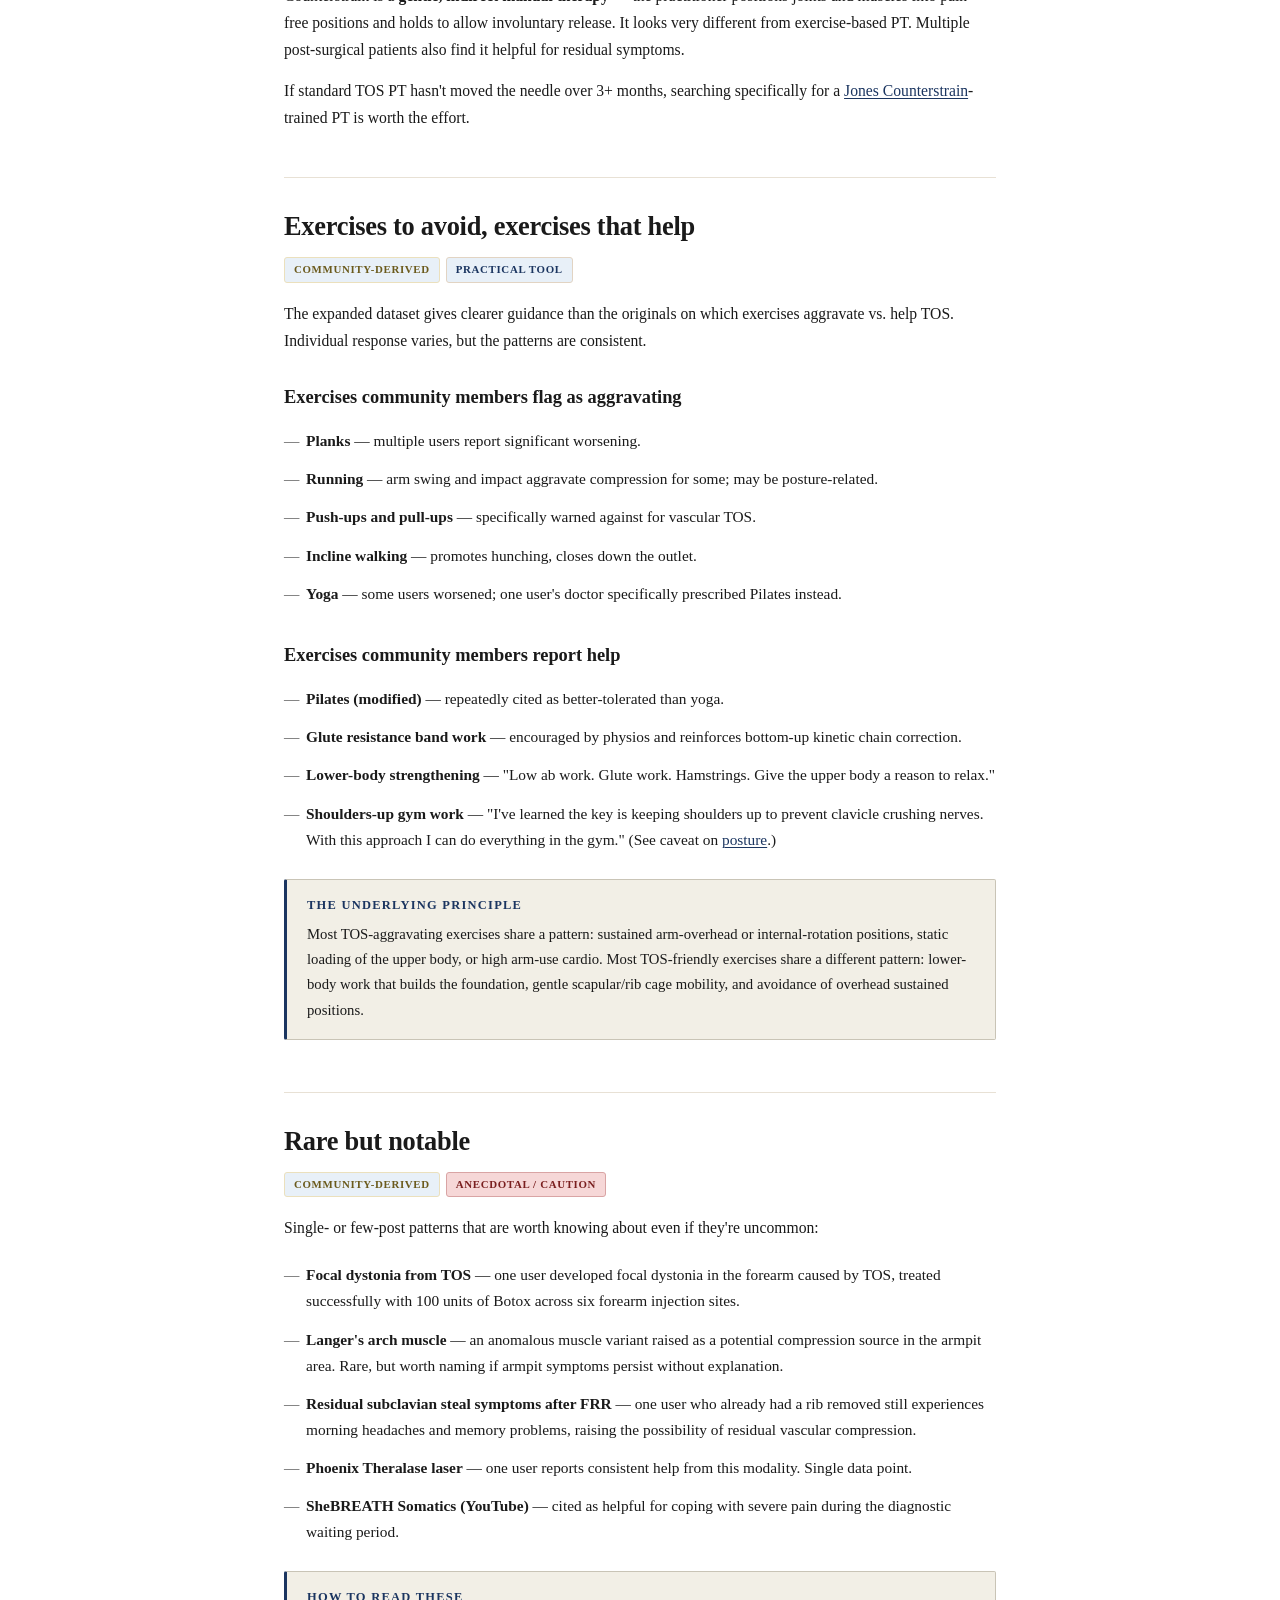
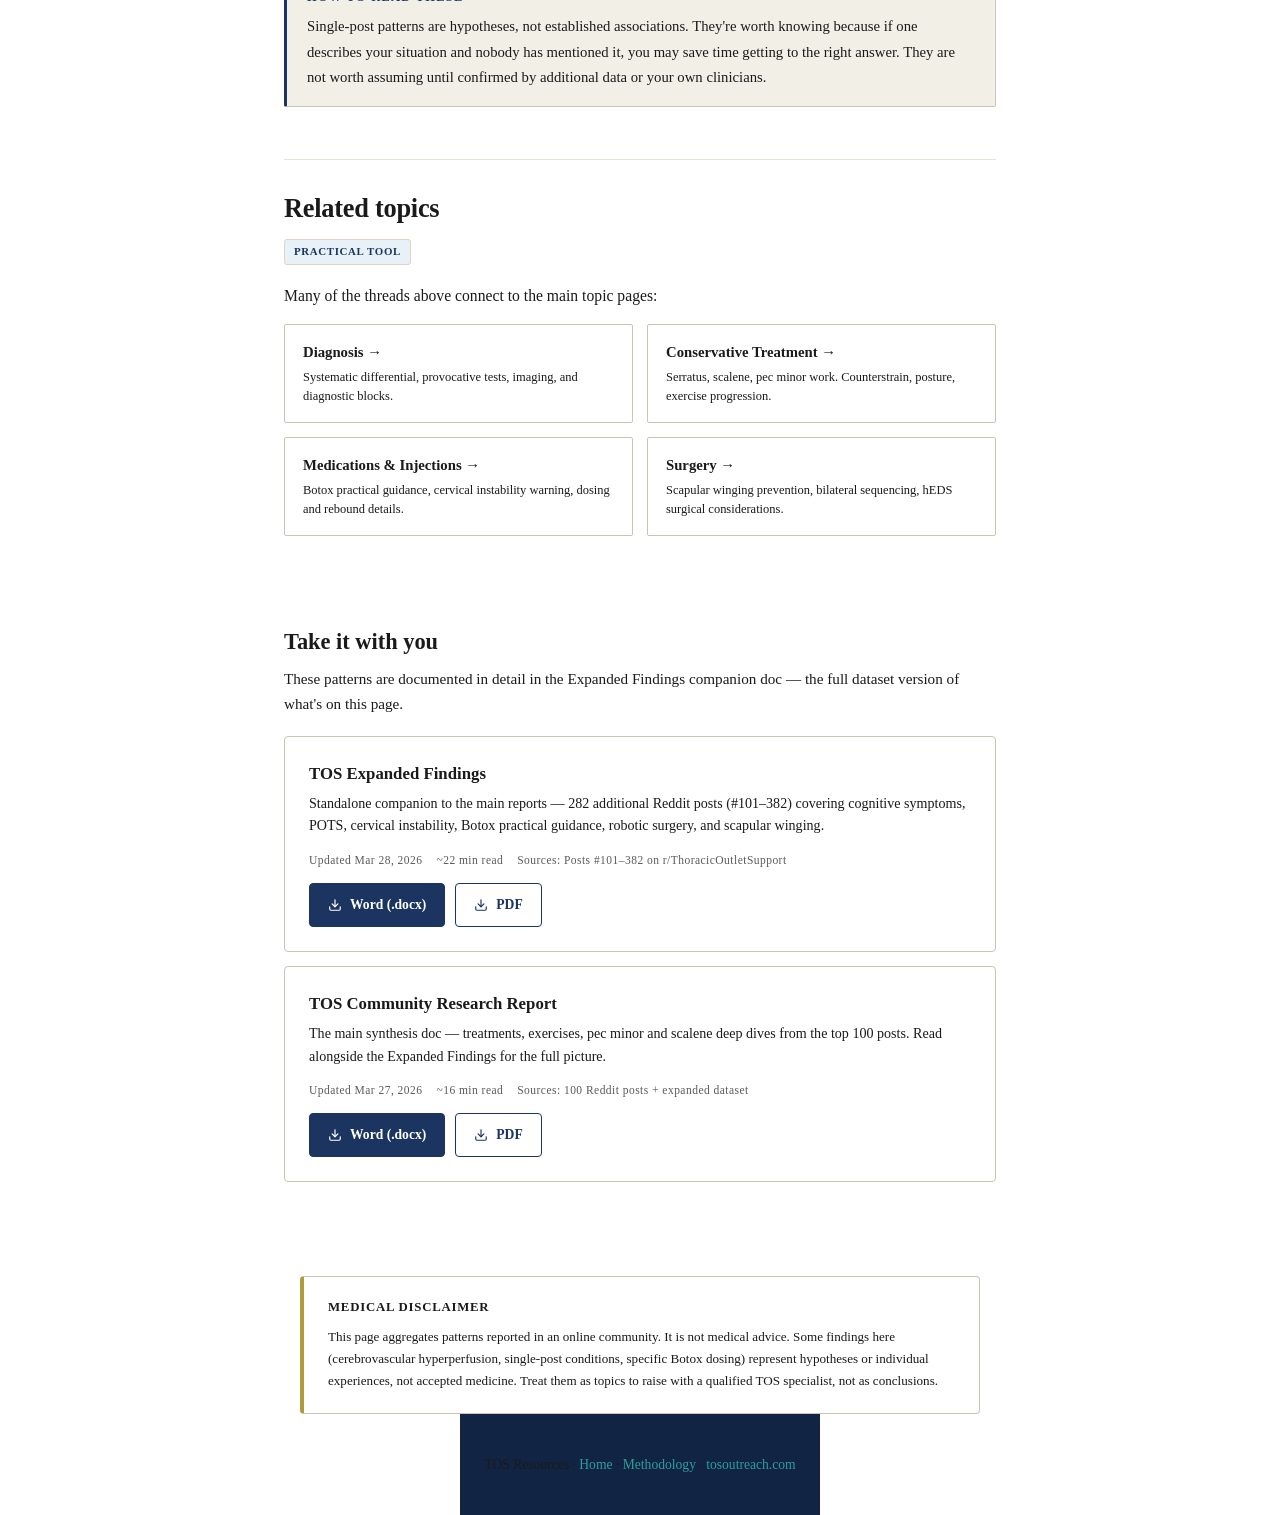
==== commit 9e32b25e: "feat: match Claude Design — hero with eyebrow/CTA, stats bar, 3-col footer, topic heroes - Homepage " ====
--- a/community-discussion.html
+++ b/community-discussion.html
@@ -31,7 +31,7 @@
 
         .header-bar {
             width: 100%;
-            background: #1c1c1c;
+            background: #1b3560;
             padding: 16px 24px;
             text-align: center;
         }
@@ -49,7 +49,7 @@
             top: 0;
             z-index: 100;
             width: 100%;
-            background: #1c1c1c;
+            background: #1b3560;
             border-top: 1px solid rgba(255,255,255,0.06);
             display: flex;
             justify-content: center;
@@ -69,7 +69,7 @@
         }
 
         .page-nav a:hover { background: rgba(255, 255, 255, 0.08); color: #fff; }
-        .page-nav a.active { color: #fff; background: rgba(255, 255, 255, 0.05); }
+        .page-nav a.active { color: #fff; background: #2e9d9a; }
 
         .topic-hero {
             width: 100%;
--- a/css/brand-tokens.css
+++ b/css/brand-tokens.css
@@ -104,6 +104,28 @@
   transform: translateY(-2px);
 }
 
+/* ── Topic page heroes: navy gradient ──────────────────── */
+.topic-hero {
+  background: linear-gradient(135deg, #0f2340 0%, #1b3560 70%) !important;
+  max-width: 100% !important;
+  padding: 48px 32px 40px !important;
+  display: flex !important;
+  justify-content: center !important;
+}
+.topic-hero h1 {
+  color: #ffffff !important;
+}
+.topic-eyebrow {
+  color: #2e9d9a !important;
+}
+.topic-lede {
+  color: rgba(255,255,255,0.72) !important;
+}
+.topic-meta,
+.topic-meta .meta-item {
+  color: rgba(255,255,255,0.45) !important;
+}
+
 /* ── Wordmark: TOS white + Resources teal ──────────────── */
 .nav-tos {
   color: #ffffff;
@@ -117,30 +139,7 @@
   margin-left: 0.3em;
 }
 
-/* ── Homepage hero: dark navy gradient ─────────────────── */
-.hero {
-  background: linear-gradient(135deg, #0f2340 0%, #1b3560 60%, #1f4a6e 100%) !important;
-  position: relative;
-  overflow: hidden;
-}
-.hero::before {
-  content: '';
-  position: absolute;
-  right: 60px;
-  top: -60px;
-  width: 340px;
-  height: 340px;
-  border-radius: 50%;
-  border: 2px solid var(--color-brand-teal);
-  opacity: 0.15;
-  pointer-events: none;
-}
-.hero h1 {
-  color: #ffffff !important;
-}
-.hero p {
-  color: rgba(255,255,255,0.72) !important;
-}
+/* ── Homepage hero colors (layout in index.html inline) ── */
 
 /* ── Back-to-top ring button: navy fill ────────────────── */
 #back-to-top-wrap {
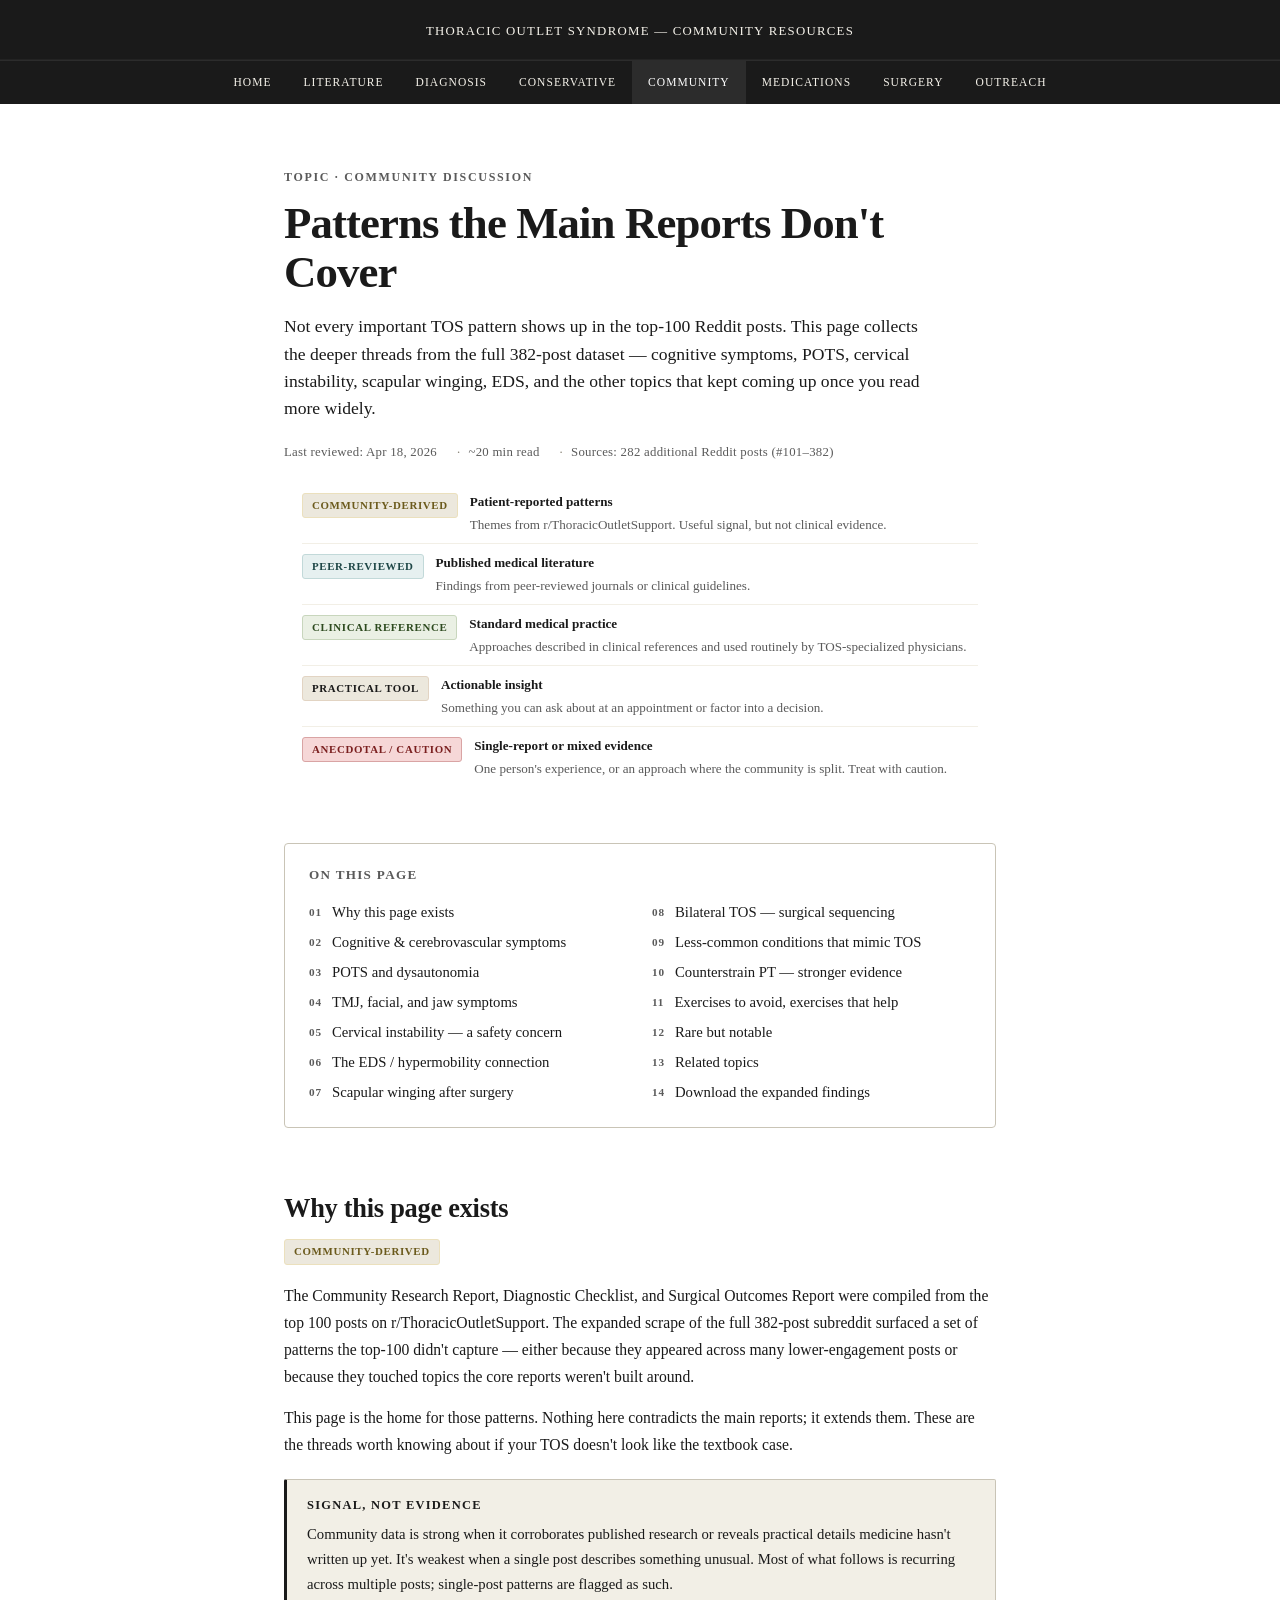
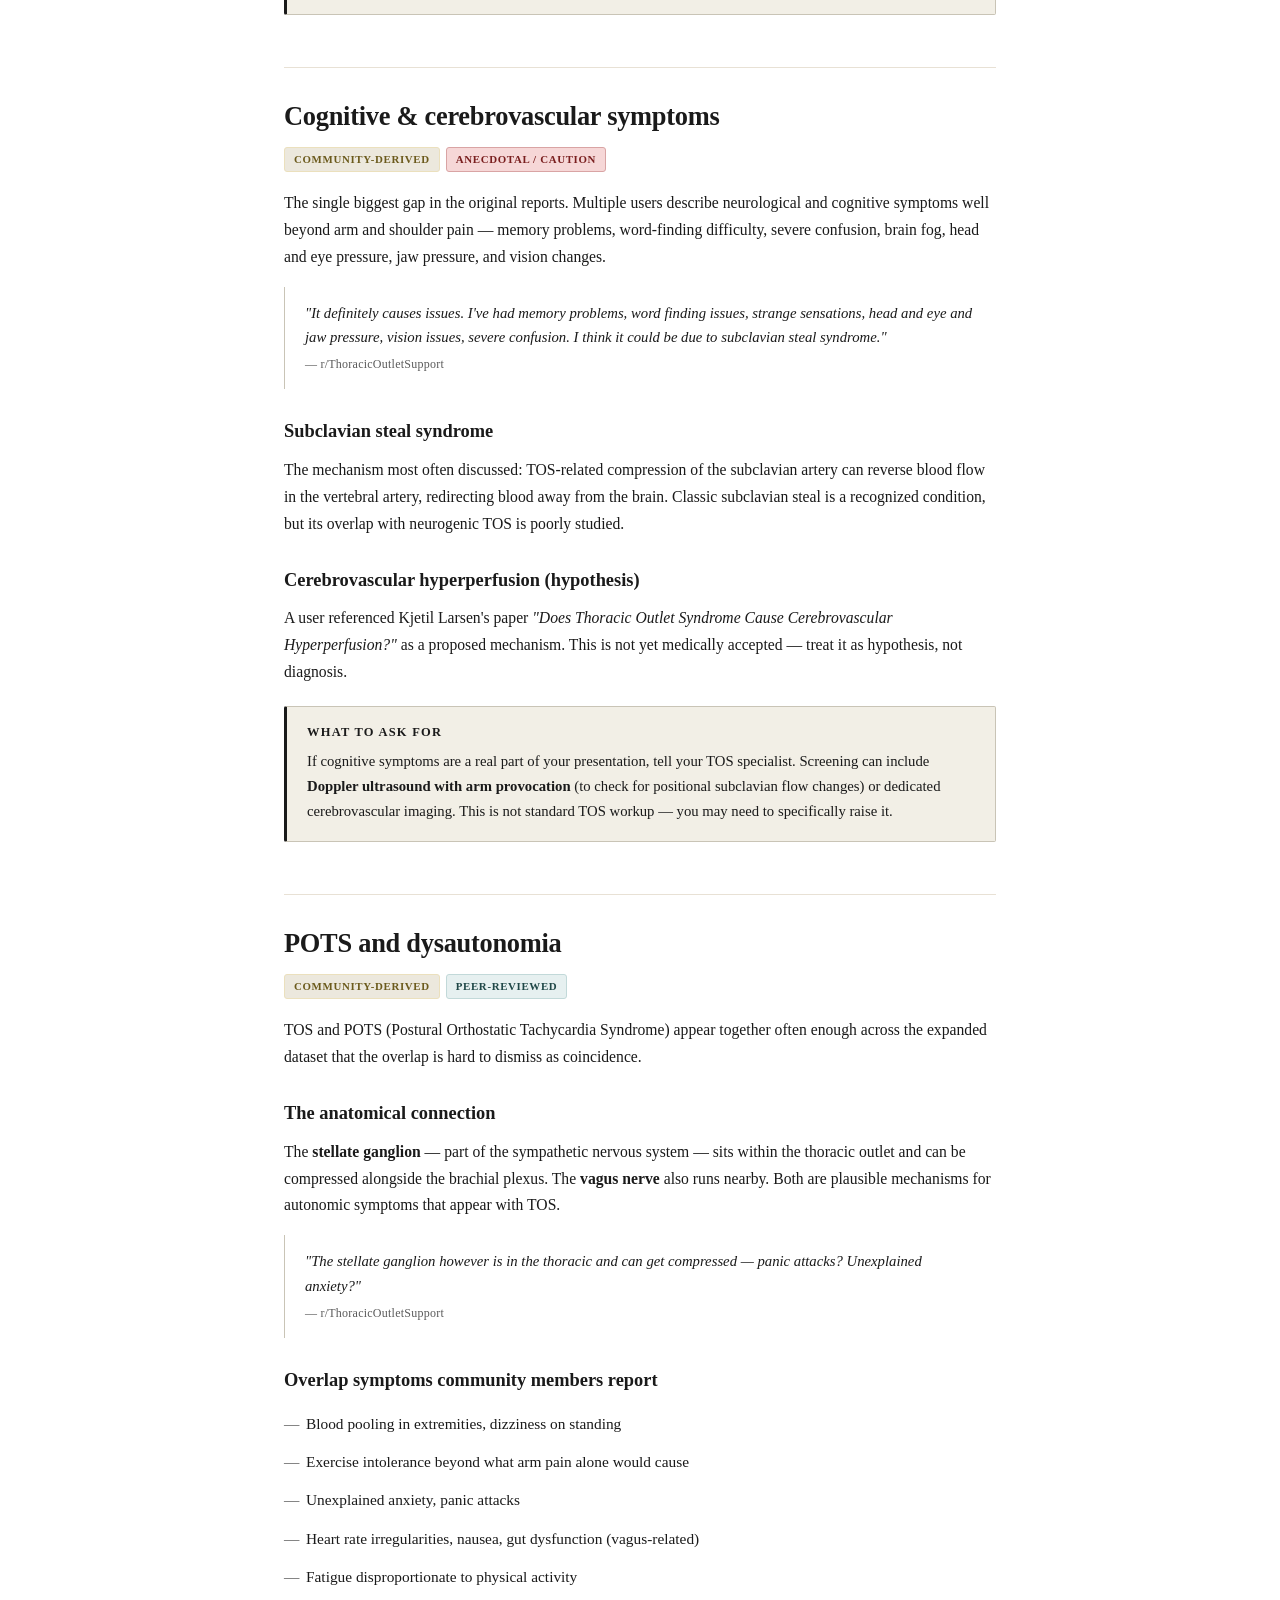
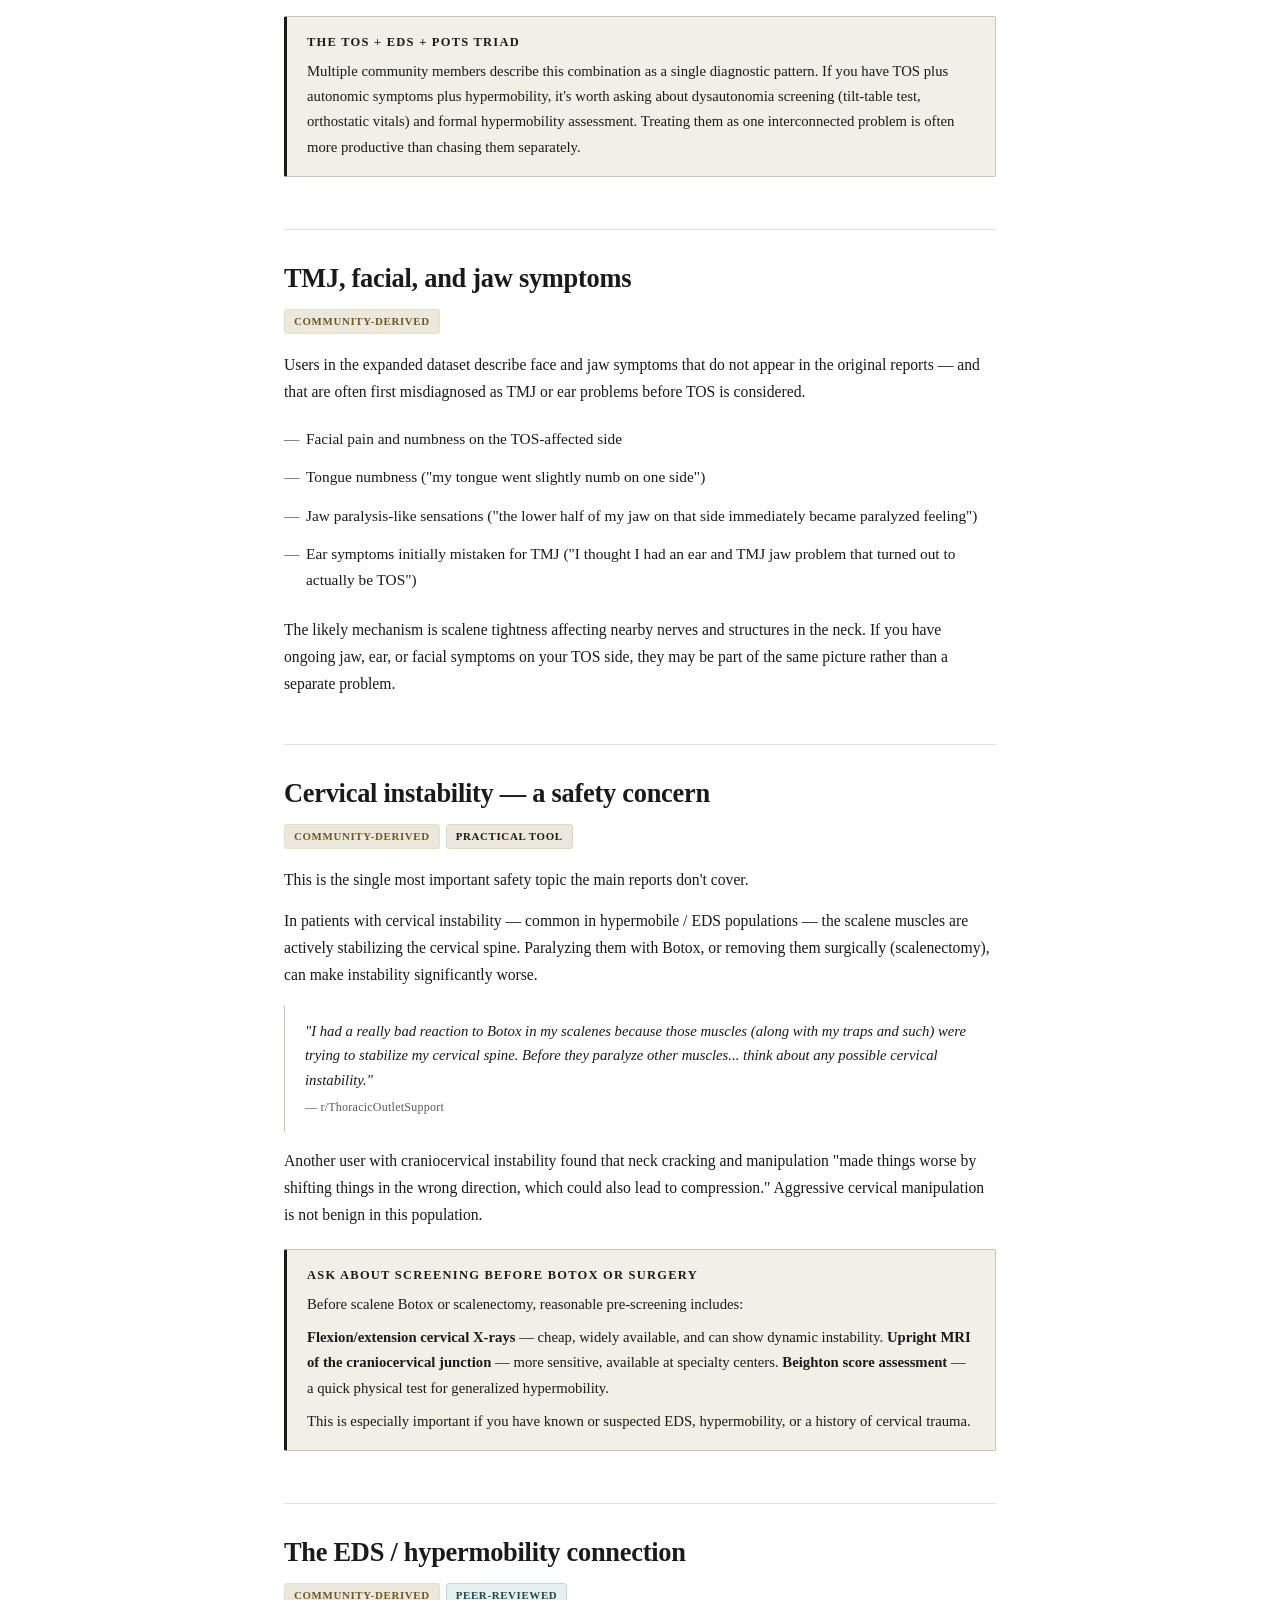
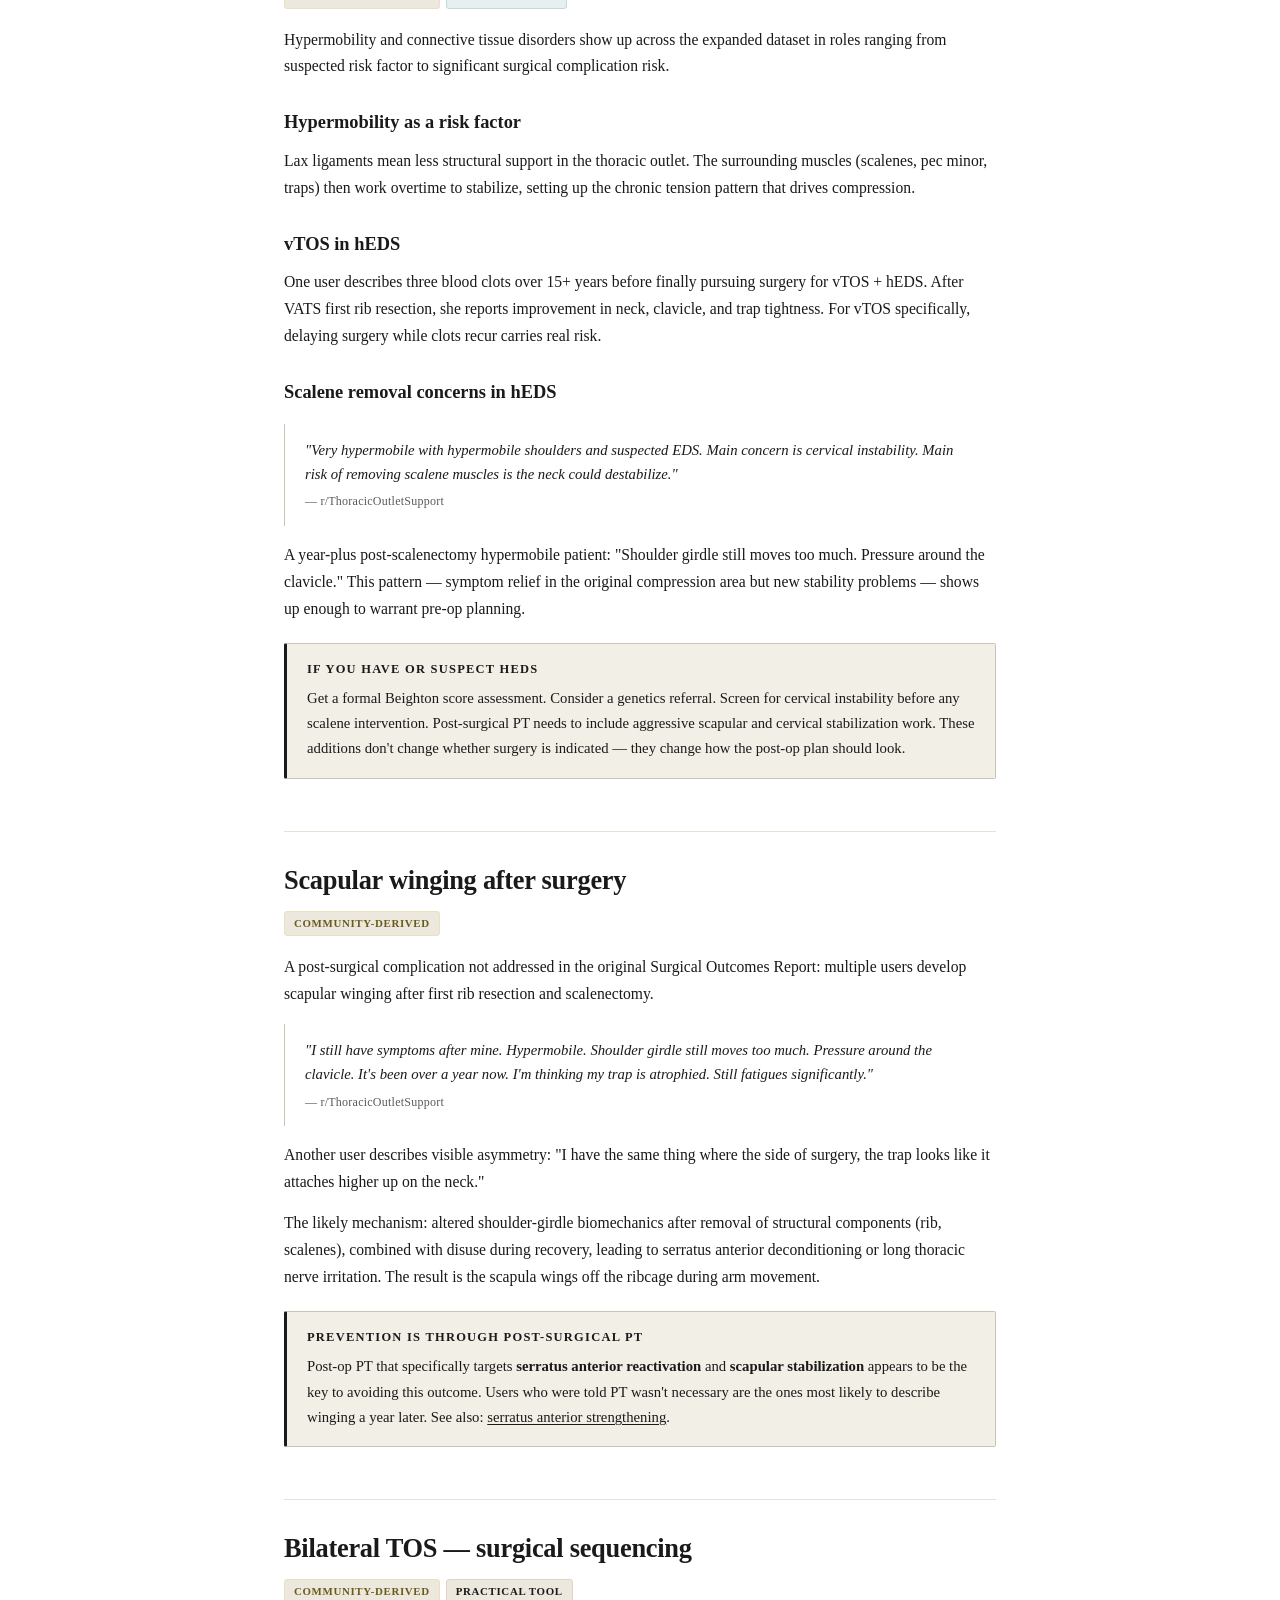
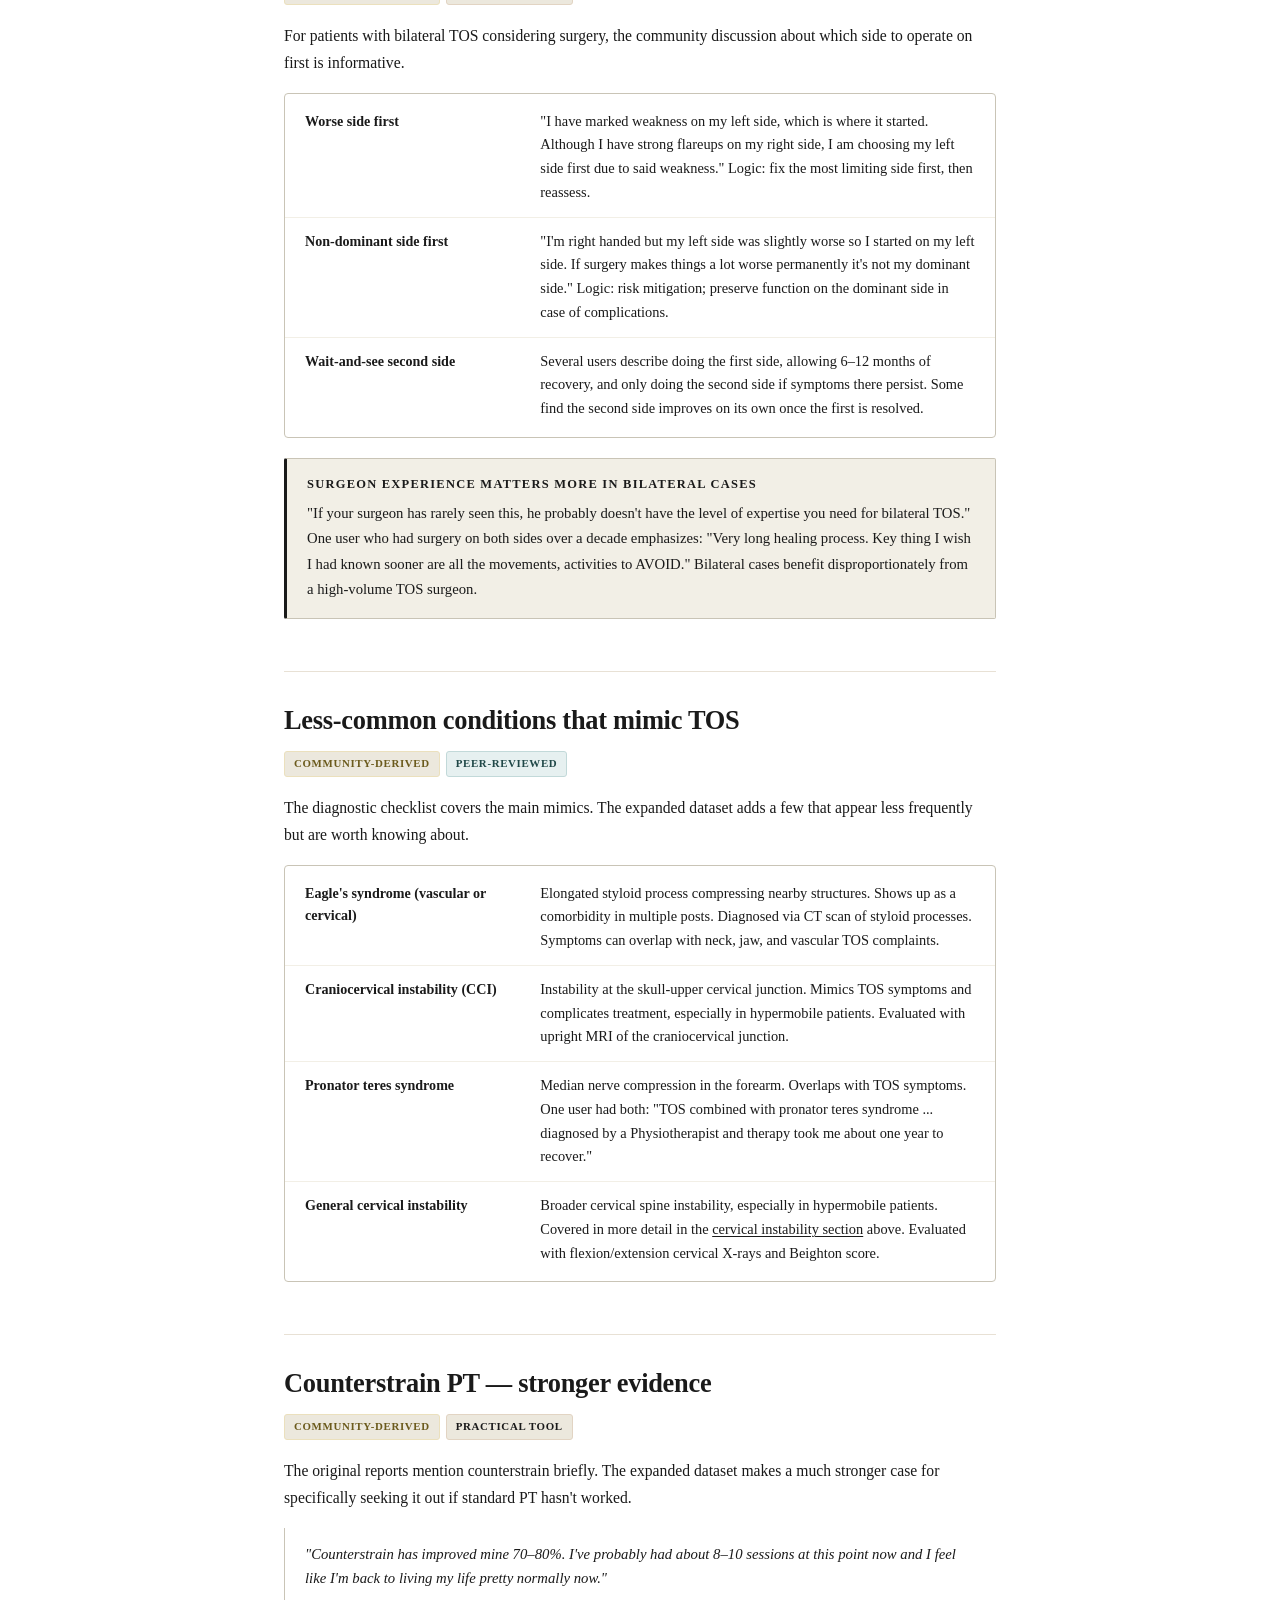
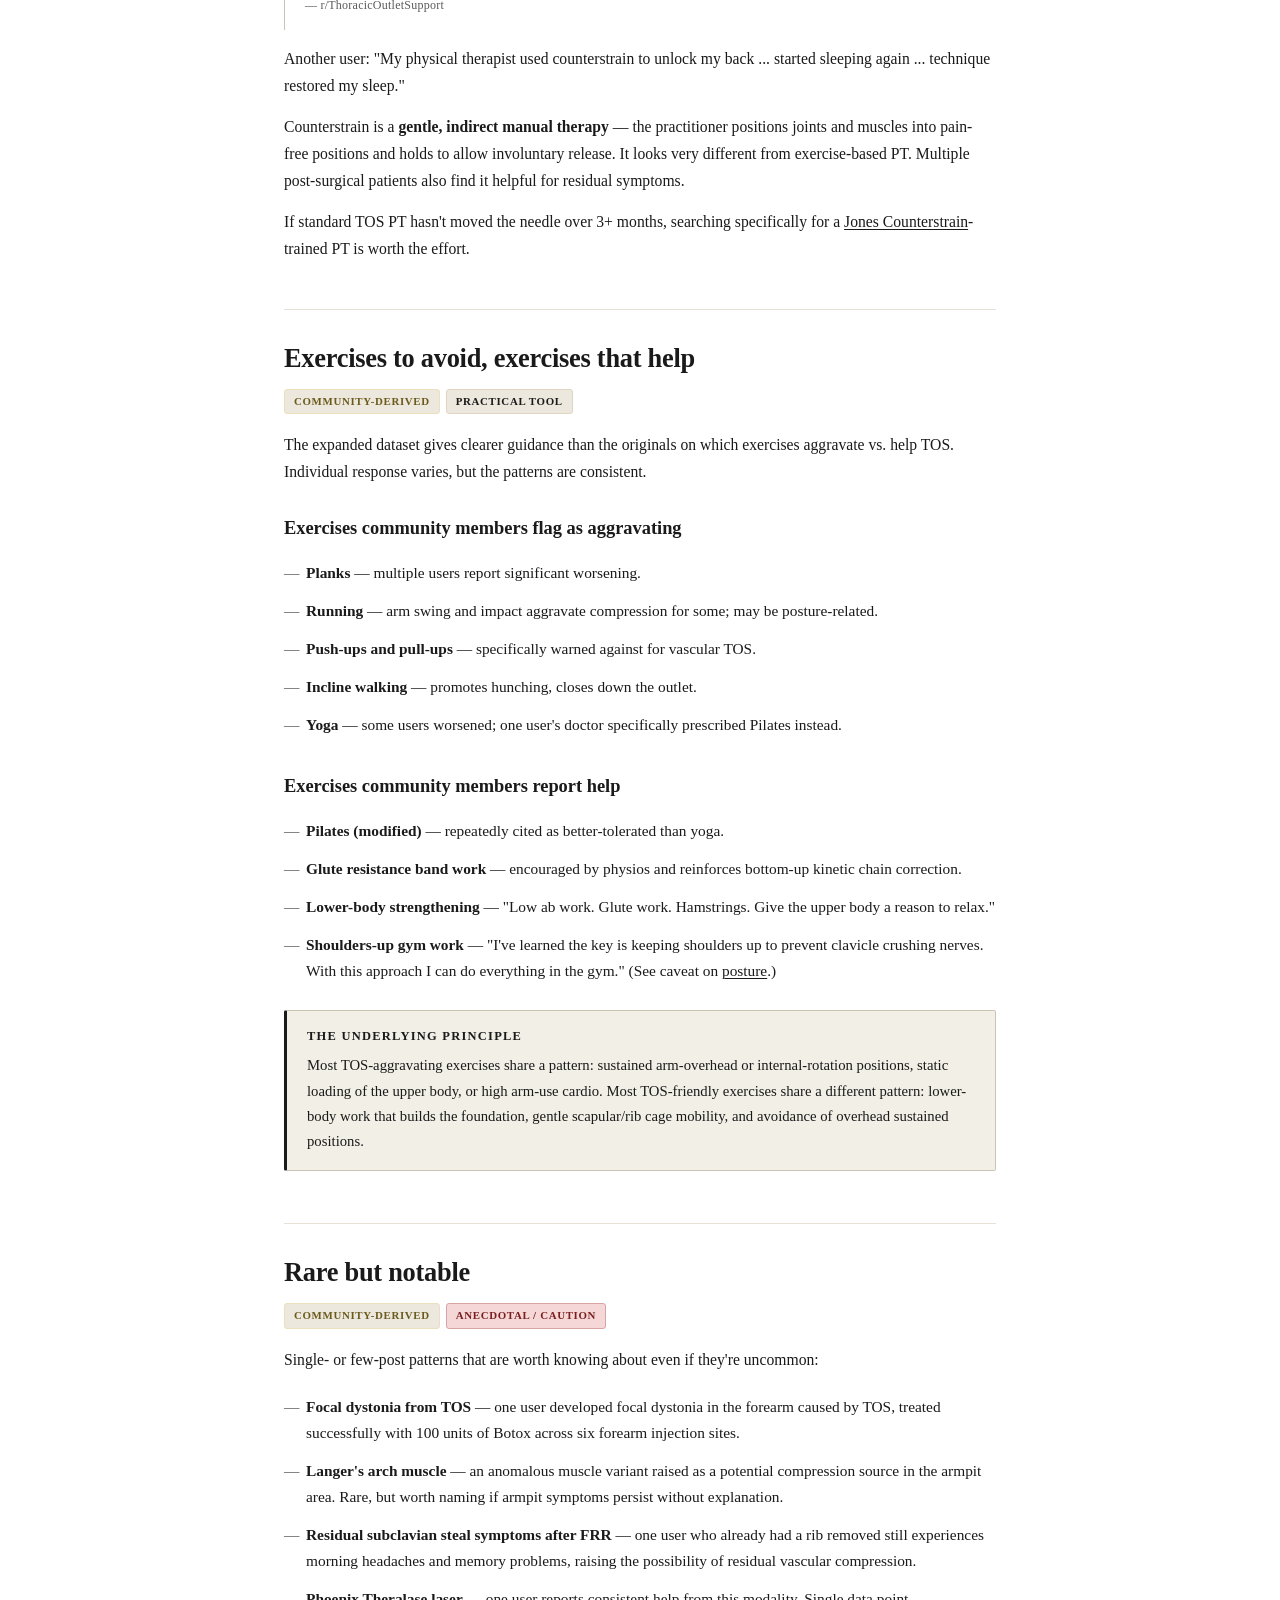
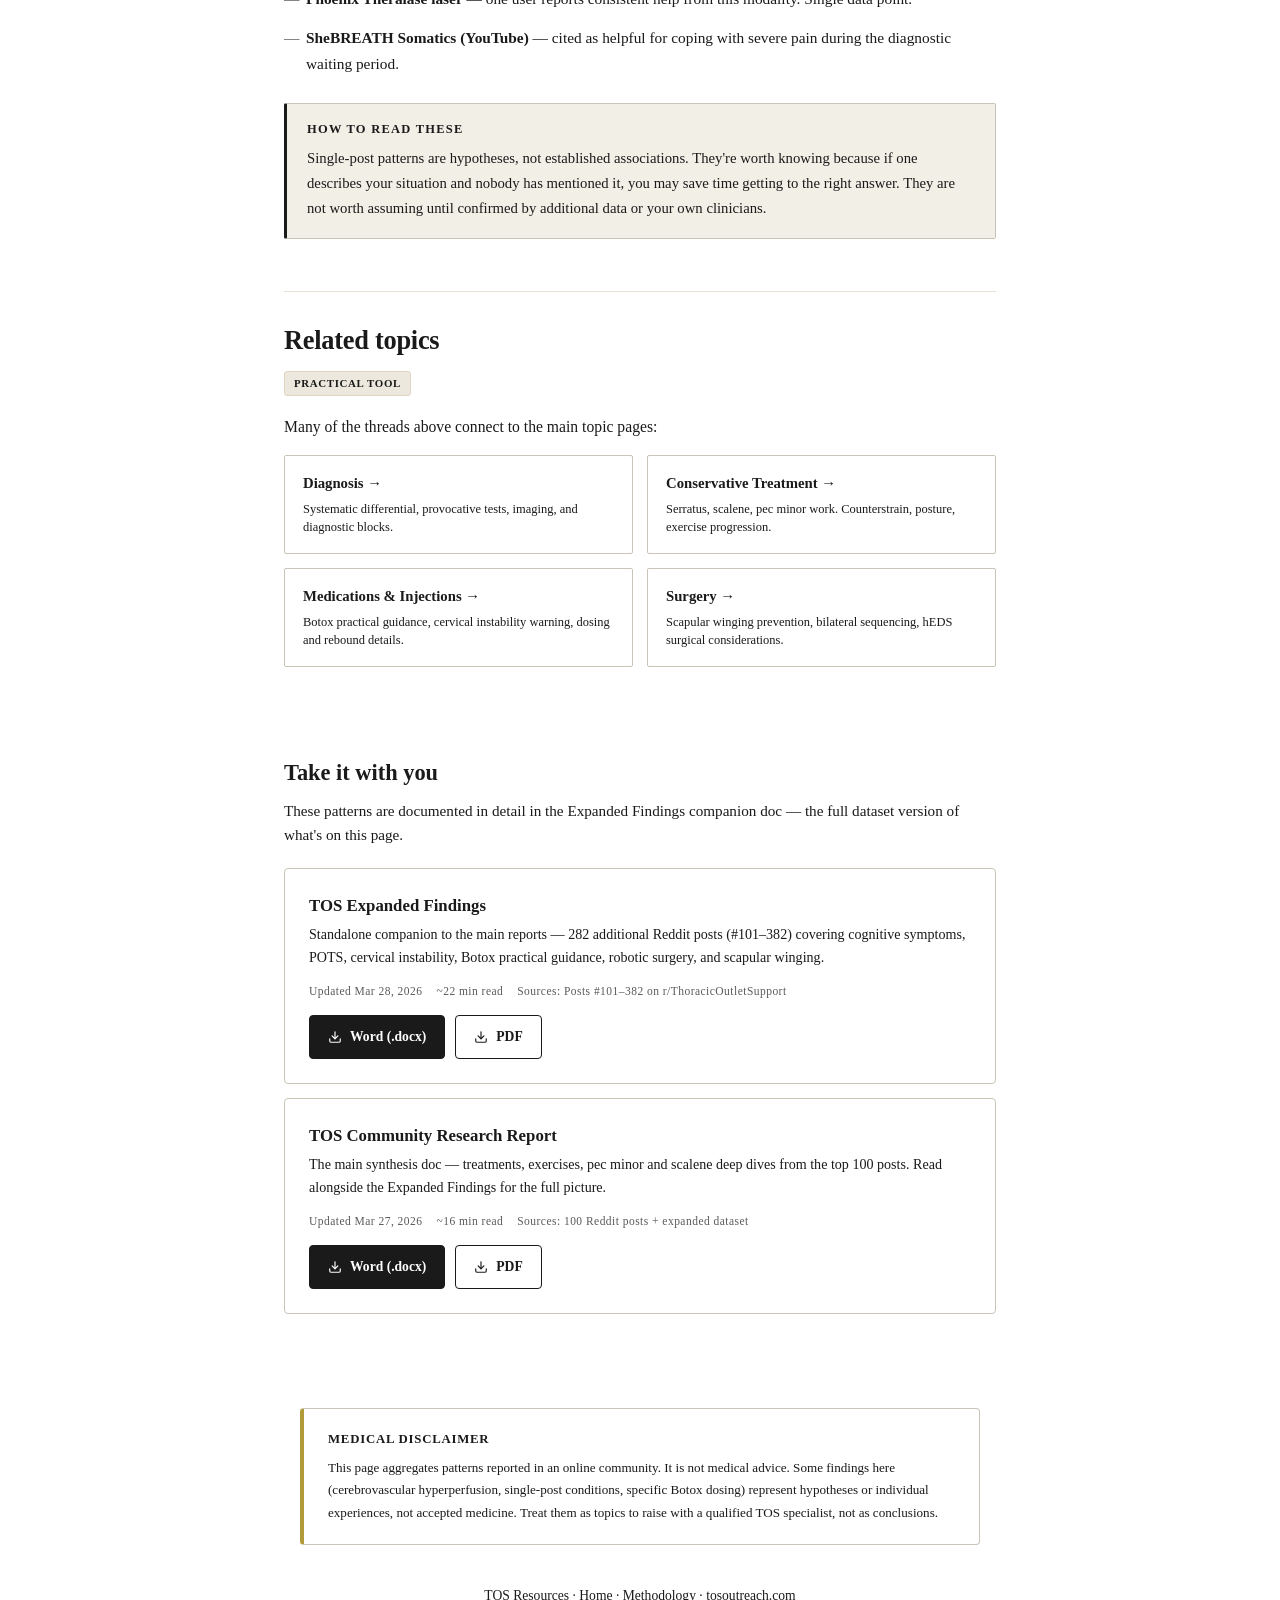
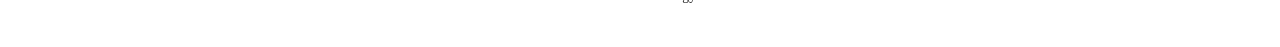
==== commit ae101264: "Fix site audit findings" ====
--- a/community-discussion.html
+++ b/community-discussion.html
@@ -31,7 +31,7 @@
 
         .header-bar {
             width: 100%;
-            background: #1b3560;
+            background: #1c1c1c;
             padding: 16px 24px;
             text-align: center;
         }
@@ -49,7 +49,7 @@
             top: 0;
             z-index: 100;
             width: 100%;
-            background: #1b3560;
+            background: #1c1c1c;
             border-top: 1px solid rgba(255,255,255,0.06);
             display: flex;
             justify-content: center;
@@ -69,7 +69,7 @@
         }
 
         .page-nav a:hover { background: rgba(255, 255, 255, 0.08); color: #fff; }
-        .page-nav a.active { color: #fff; background: #2e9d9a; }
+        .page-nav a.active { color: #fff; background: rgba(255, 255, 255, 0.05); }
 
         .topic-hero {
             width: 100%;
@@ -631,24 +631,15 @@
 
     </style>
     <link rel="stylesheet" href="css/site.css">
-    <link rel="stylesheet" href="css/brand-tokens.css">
 </head>
 <body>
     <div class="reading-progress" aria-hidden="true"></div>
-    <div id="back-to-top-wrap">
-        <button id="back-to-top-ring-btn" aria-label="Back to top">
-            <svg id="back-to-top-ring" width="52" height="52" style="position:absolute;top:0;left:0;transform:rotate(-90deg);">
-                <circle cx="26" cy="26" r="22" fill="none" stroke="rgba(255,255,255,0.12)" stroke-width="3.5"/>
-                <circle id="ring-progress" cx="26" cy="26" r="22" fill="none" stroke="#2e9d9a" stroke-width="3.5" stroke-dasharray="138.2" stroke-dashoffset="138.2" stroke-linecap="round"/>
-            </svg>
-            <svg width="18" height="18" viewBox="0 0 24 24" fill="none" stroke="#fff" stroke-width="2.5" stroke-linecap="round" style="position:relative;z-index:1;">
-                <polyline points="18 15 12 9 6 15"/>
-            </svg>
-        </button>
-    </div>
+    <button class="back-to-top" id="back-to-top" aria-label="Back to top">
+        <svg width="18" height="18" viewBox="0 0 24 24" fill="none" stroke="currentColor" stroke-width="2.5" stroke-linecap="round" stroke-linejoin="round"><polyline points="18 15 12 9 6 15"/></svg>
+    </button>
 
     <div class="header-bar">
-        <span><span class="nav-tos">TOS</span><span class="nav-resources">Resources</span></span>
+        <span>Thoracic Outlet Syndrome — Community Resources</span>
         <button class="nav-toggle" aria-label="Open menu" aria-expanded="false" aria-controls="site-drawer">
             <svg viewBox="0 0 24 24" fill="none" stroke="currentColor" stroke-width="2" stroke-linecap="round" aria-hidden="true"><line x1="3" y1="6" x2="21" y2="6"/><line x1="3" y1="12" x2="21" y2="12"/><line x1="3" y1="18" x2="21" y2="18"/></svg>
         </button>
@@ -668,7 +659,7 @@
     <div class="drawer-backdrop" aria-hidden="true"></div>
     <aside class="drawer" id="site-drawer" role="dialog" aria-modal="true" aria-labelledby="drawer-title" aria-hidden="true">
         <div class="drawer-header">
-            <span class="drawer-title" id="drawer-title"><span class="nav-tos">TOS</span><span class="nav-resources">Resources</span></span>
+            <span class="drawer-title" id="drawer-title">TOS Resources</span>
             <button class="drawer-close" aria-label="Close menu">
                 <svg viewBox="0 0 24 24" fill="none" stroke="currentColor" stroke-width="2" stroke-linecap="round" aria-hidden="true"><line x1="6" y1="6" x2="18" y2="18"/><line x1="18" y1="6" x2="6" y2="18"/></svg>
             </button>
@@ -971,7 +962,7 @@
 
             <p>Counterstrain is a <strong>gentle, indirect manual therapy</strong> — the practitioner positions joints and muscles into pain-free positions and holds to allow involuntary release. It looks very different from exercise-based PT. Multiple post-surgical patients also find it helpful for residual symptoms.</p>
 
-            <p>If standard TOS PT hasn't moved the needle over 3+ months, searching specifically for a <a href="https://www.jonescounterstrain.com" target="_blank" rel="noopener">Jones Counterstrain</a>-trained PT is worth the effort.</p>
+            <p>If standard TOS PT hasn't moved the needle over 3+ months, searching specifically for a <a href="https://www.jicounterstrain.com/counterstrain/" target="_blank" rel="noopener">Jones Counterstrain</a>-trained PT is worth the effort.</p>
             </details>
         </section>
 
@@ -1116,7 +1107,14 @@
             });
         });
 
-
+        var btt = document.getElementById('back-to-top');
+        window.addEventListener('scroll', function() {
+            if (window.scrollY > 400) { btt.classList.add('visible'); }
+            else { btt.classList.remove('visible'); }
+        });
+        btt.addEventListener('click', function() {
+            window.scrollTo({ top: 0, behavior: 'smooth' });
+        });
 
         var fadeEls = document.querySelectorAll('.topic-hero, .badge-legend, .topic-toc, .topic-content section, .topic-related, .topic-downloads, .disclaimer');
         fadeEls.forEach(function(el) { el.classList.add('fade-in'); });
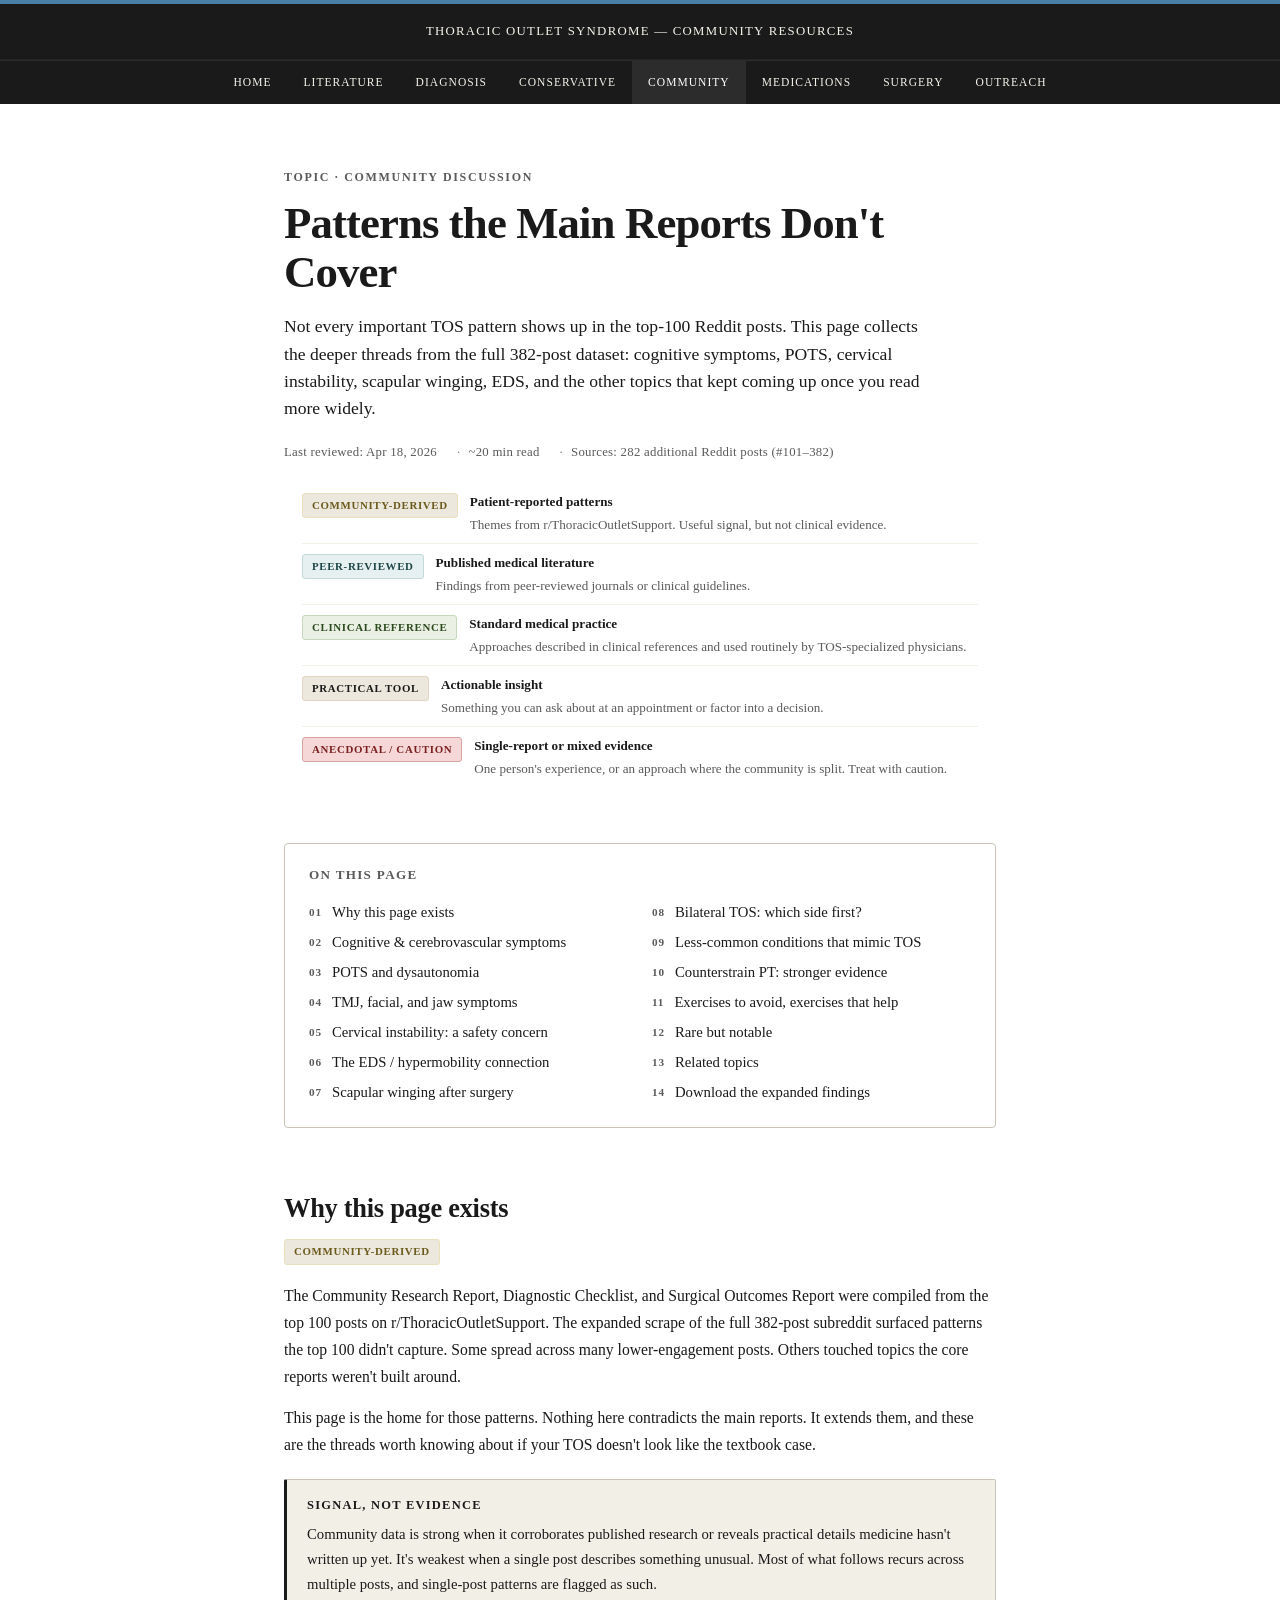
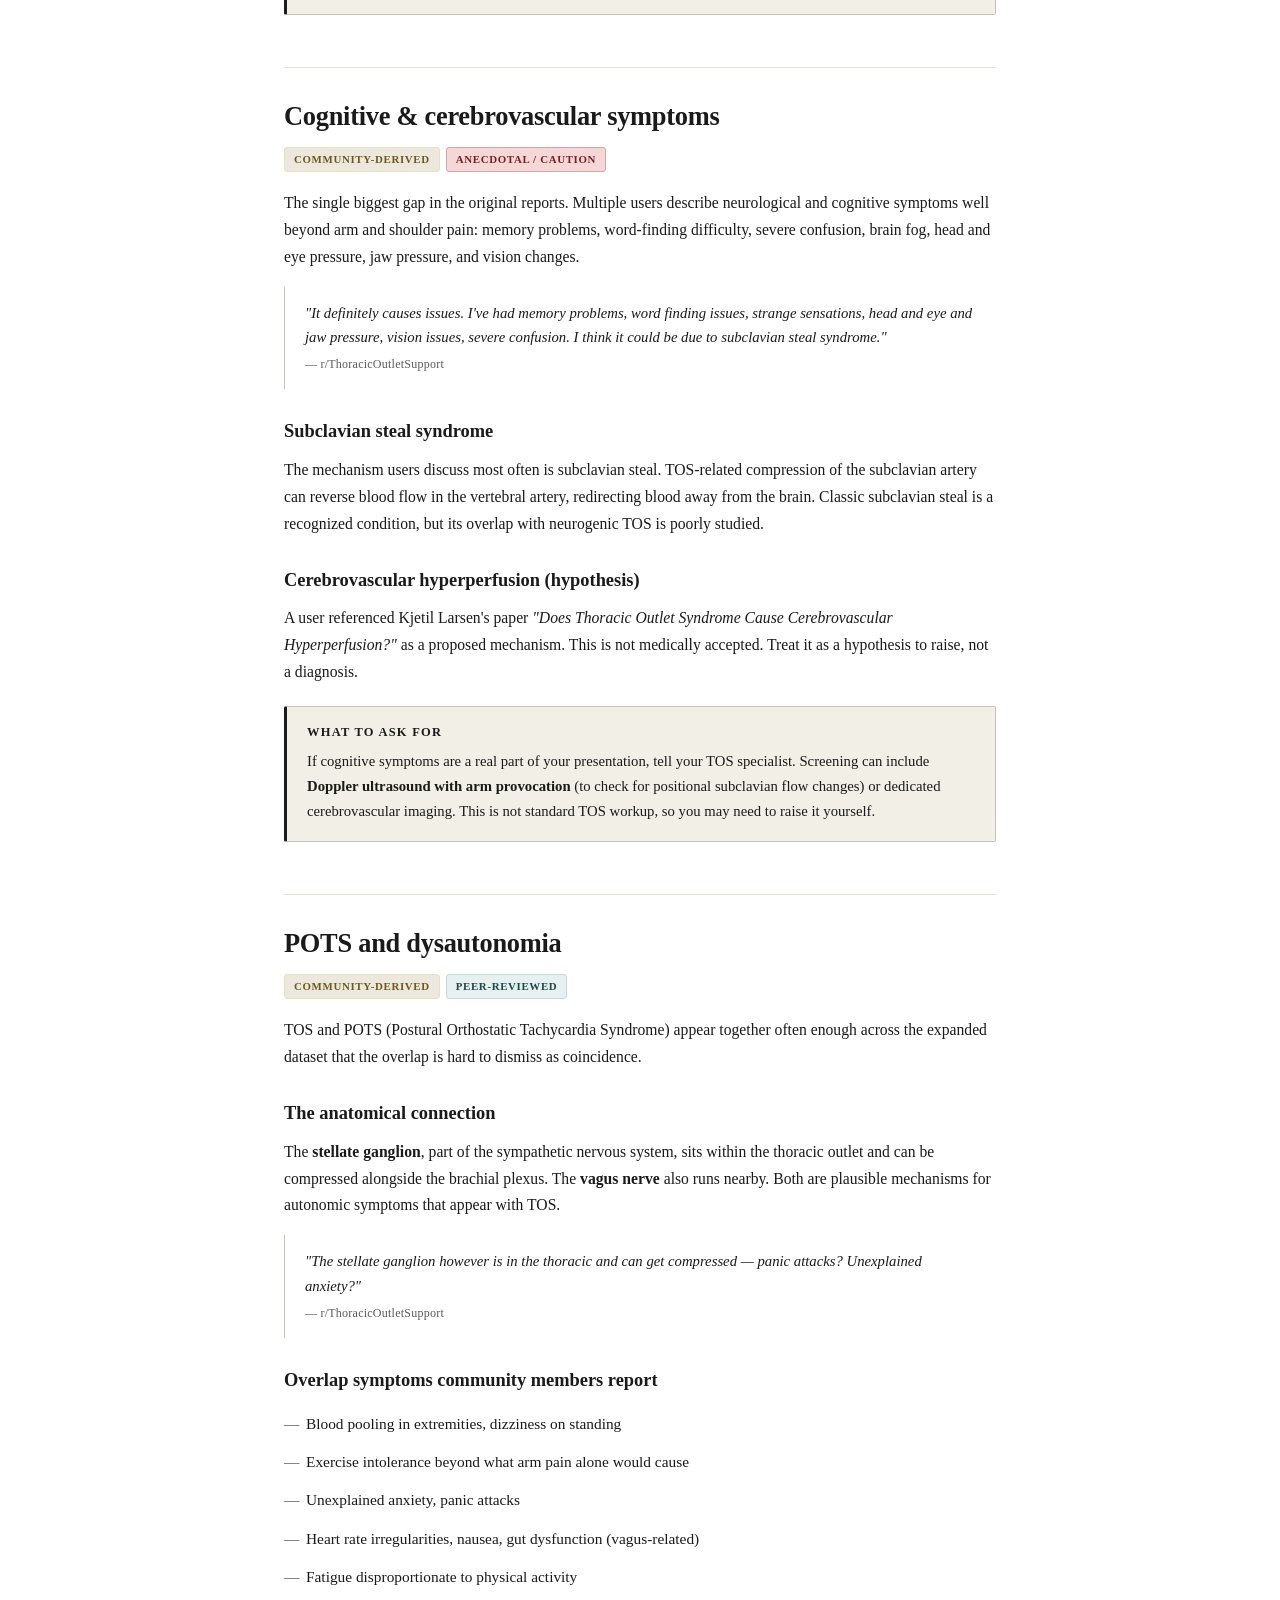
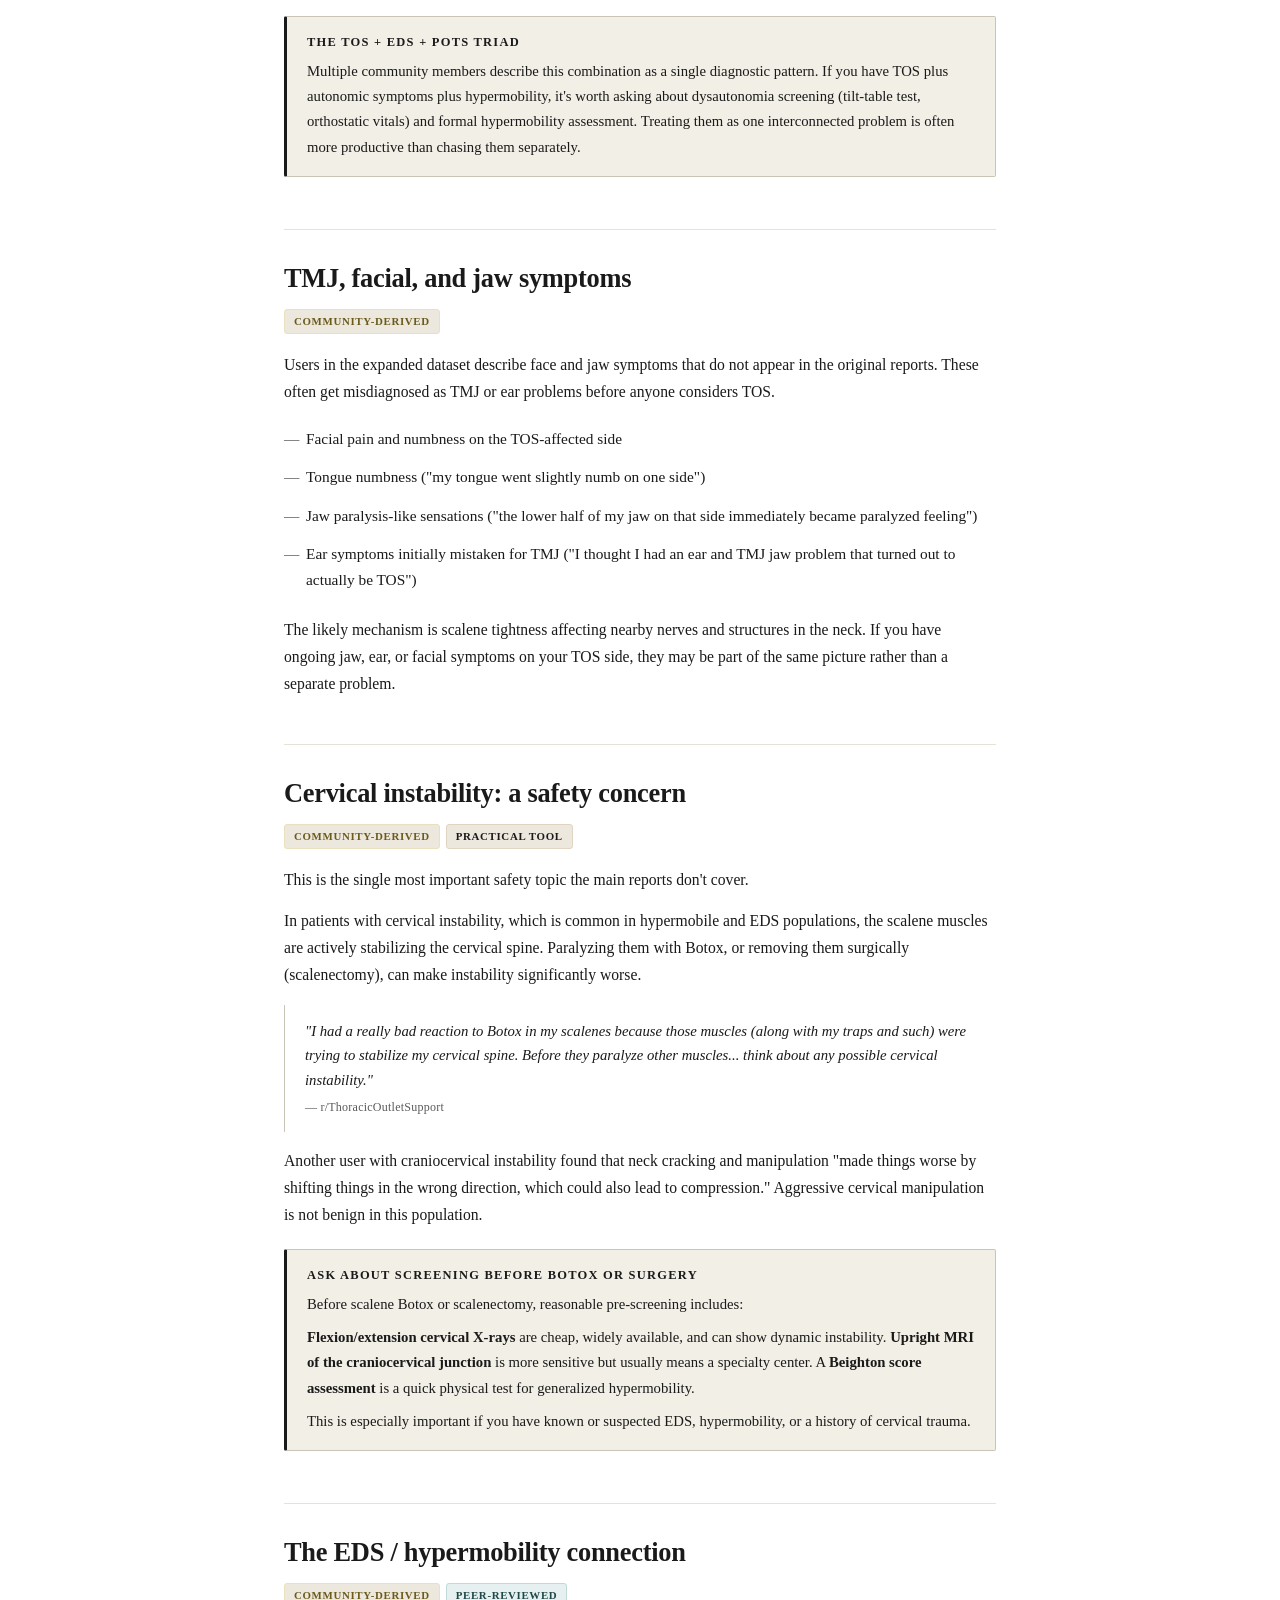
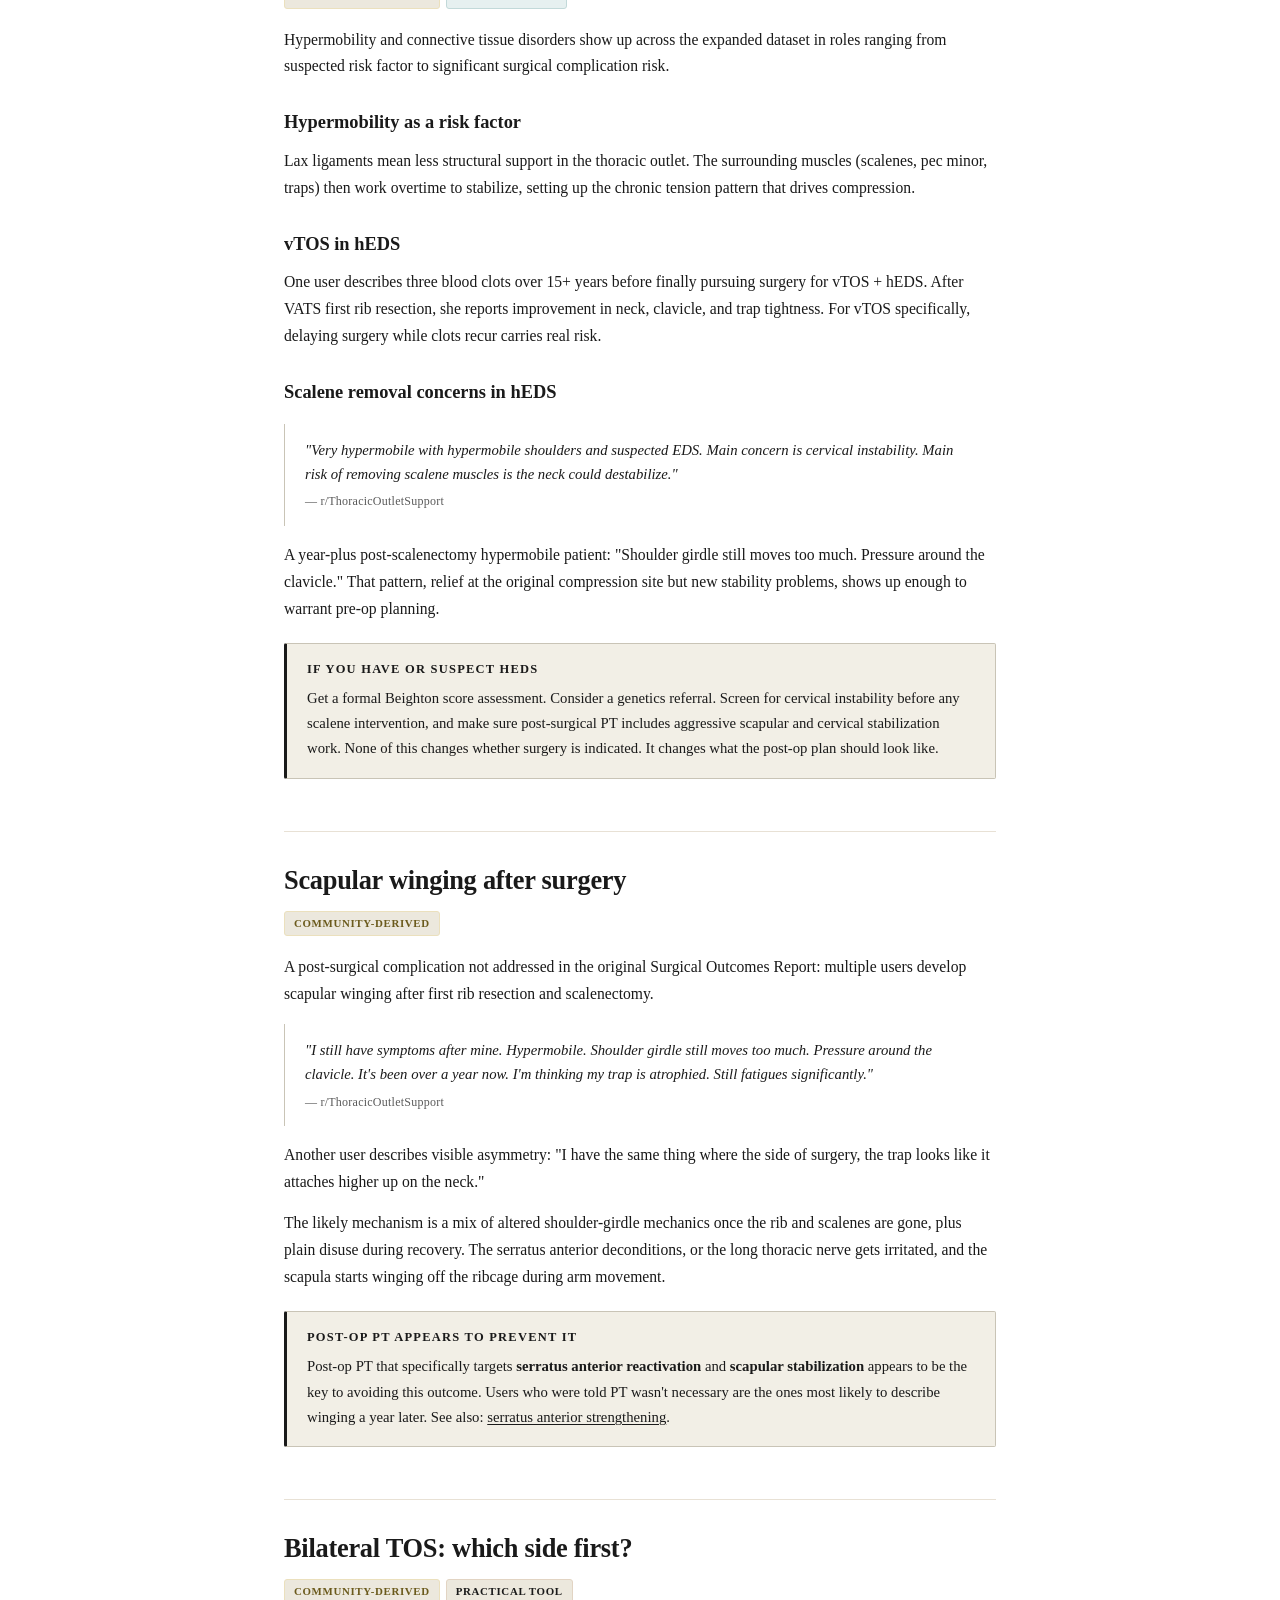
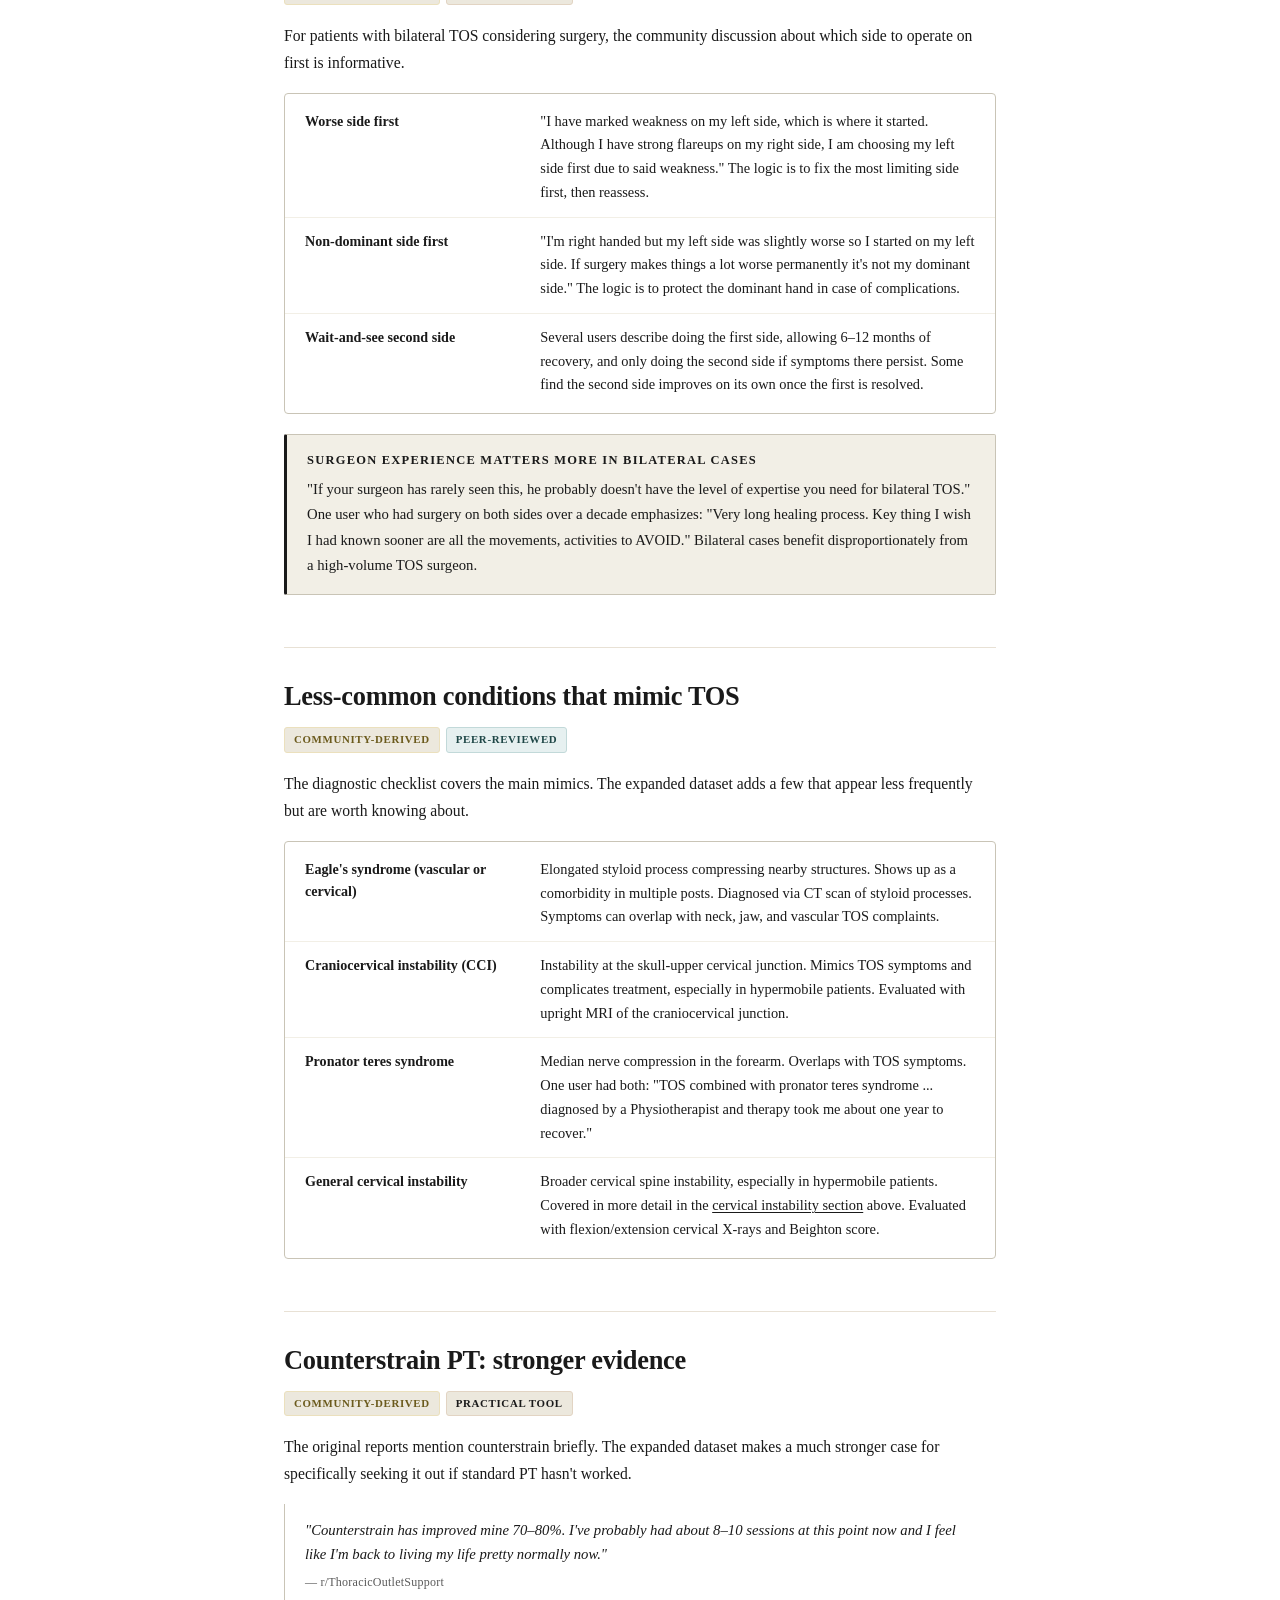
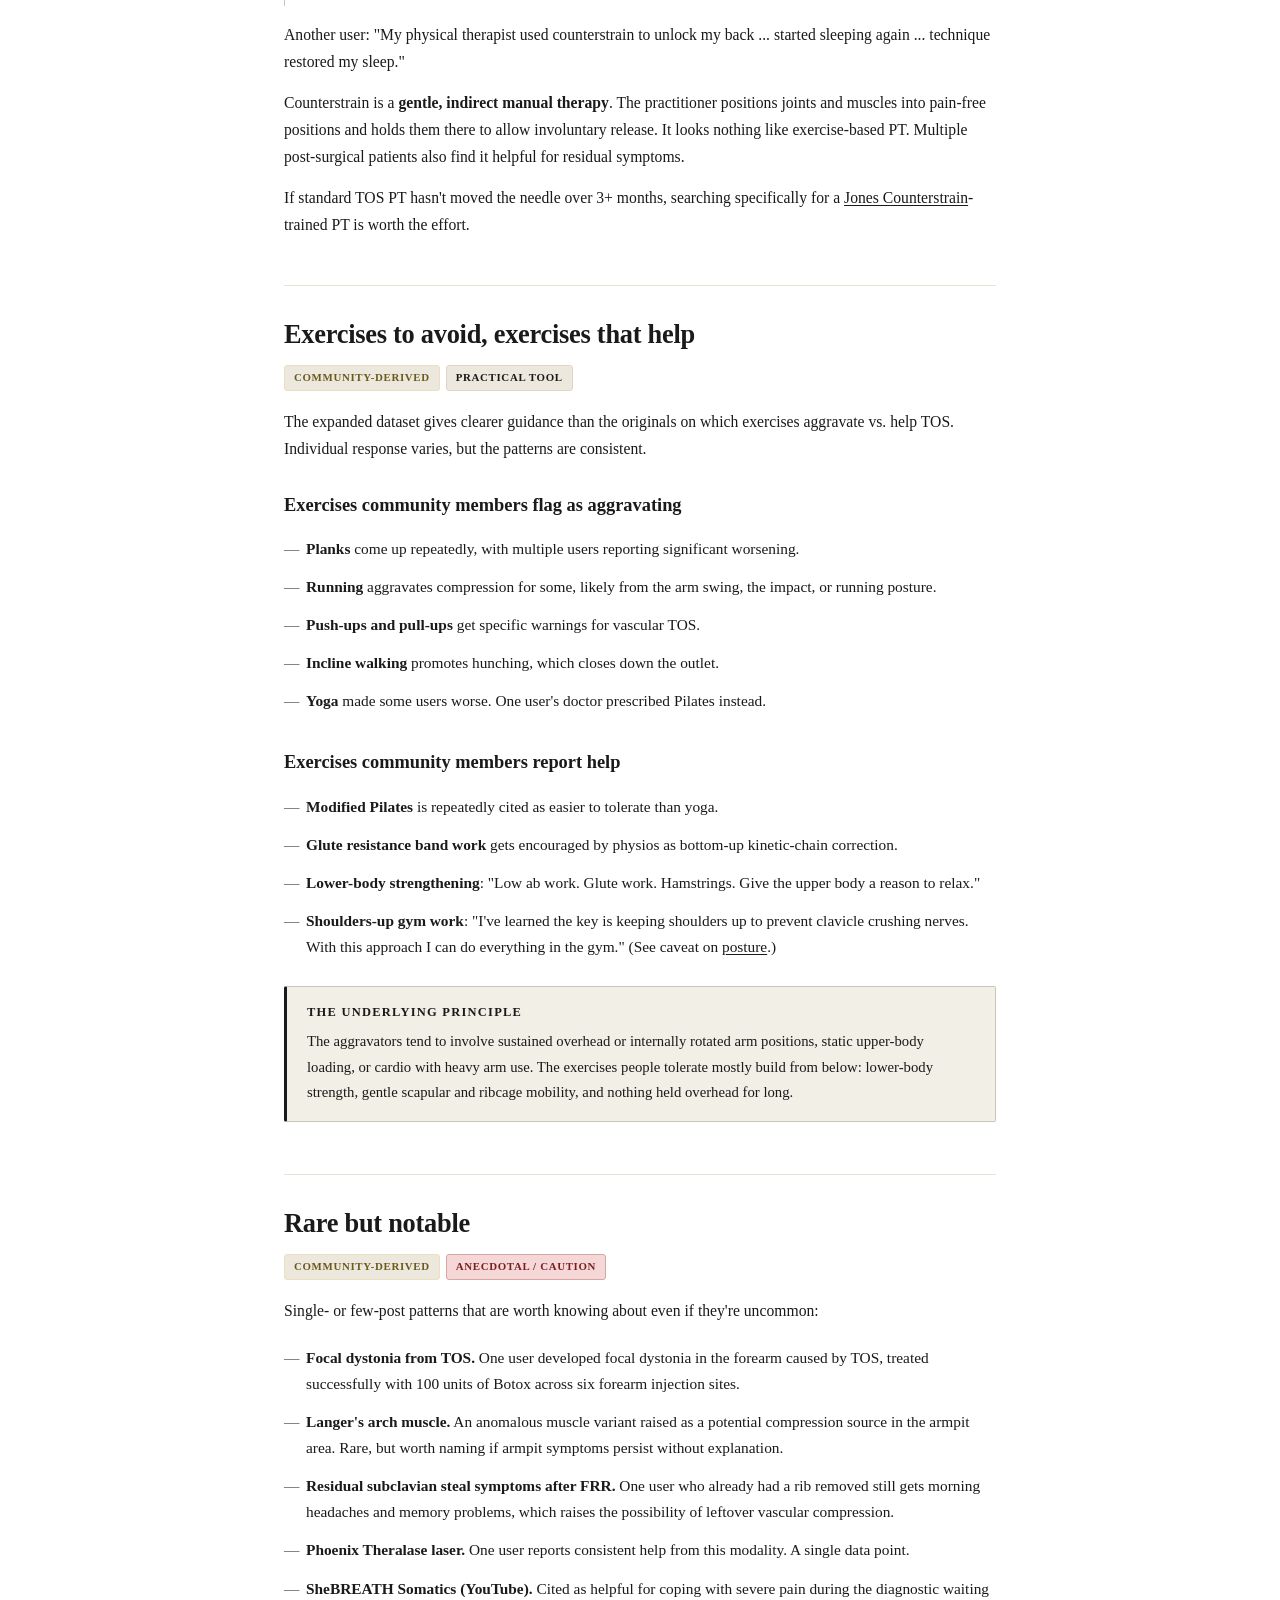
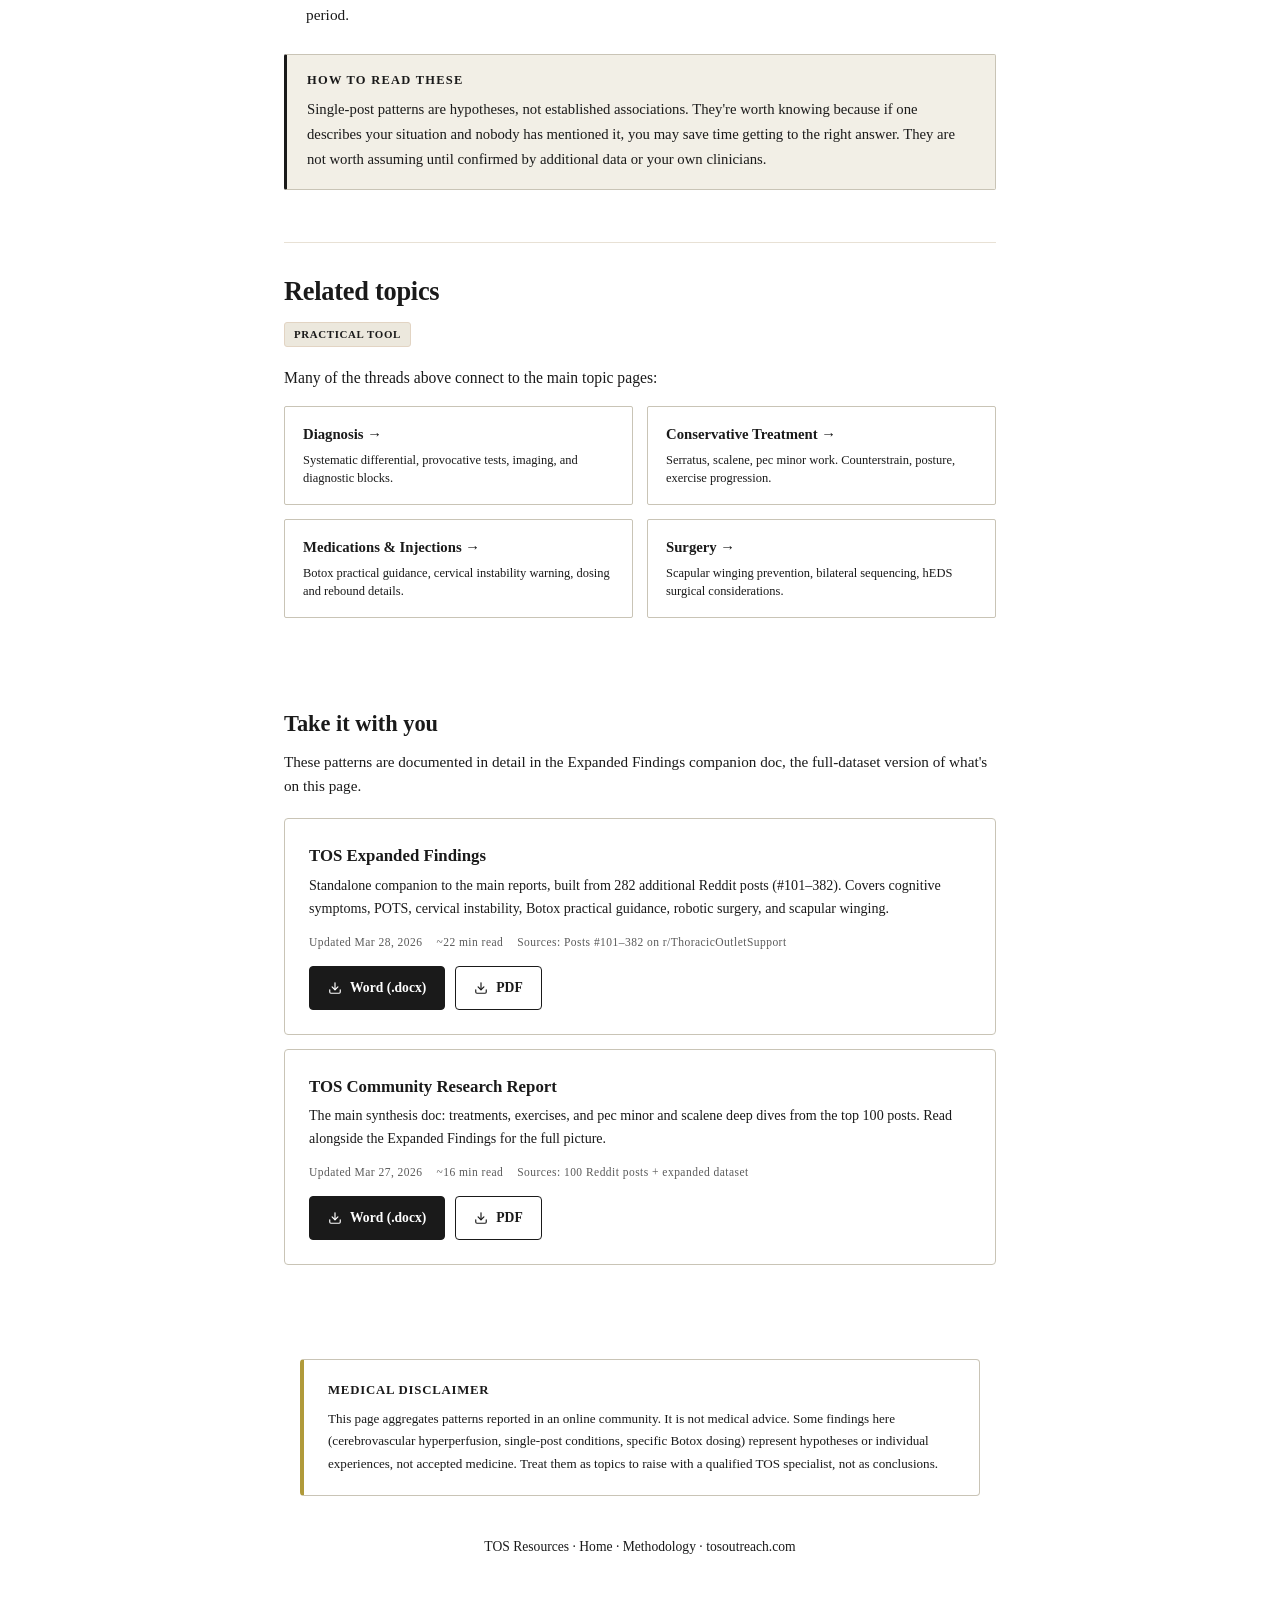
==== commit 075f6d2d: "Add anonymized patient story to Conservative page + site-wide humanize copy edit - New "A patient's " ====
--- a/community-discussion.html
+++ b/community-discussion.html
@@ -3,8 +3,9 @@
 <head>
     <meta charset="UTF-8">
     <meta name="viewport" content="width=device-width, initial-scale=1.0">
+    <meta name="theme-color" content="#4A7FA5">
     <title>Community Discussion — TOS Resources</title>
-    <meta name="description" content="Deeper patterns from the r/ThoracicOutletSupport community — cognitive symptoms, POTS, cervical instability, EDS, scapular winging, and other topics the main reports don't cover in depth.">
+    <meta name="description" content="Deeper patterns from the r/ThoracicOutletSupport community: cognitive symptoms, POTS, cervical instability, EDS, scapular winging, and other topics the main reports don't cover in depth.">
     <style>
         * { margin: 0; padding: 0; box-sizing: border-box; }
         html { scroll-behavior: smooth; scroll-padding-top: 72px; }
@@ -629,8 +630,33 @@
             .related-grid { grid-template-columns: repeat(2, 1fr); }
         }
 
+        /* Critical fallback — keeps the page rendering if css/site.css
+           is blocked or cached as a stale 404. site.css below re-declares
+           these tokens and provides the full drawer styling. */
+        :root {
+            --color-bg: #ffffff;
+            --color-text: #1a1a1a;
+            --color-text-muted: #1a1a1a;
+            --color-text-subtle: #5a5a5a;
+            --color-border: #c9c4b6;
+            --color-border-strong: #8a8578;
+            --color-accent: #1a1a1a;
+            --color-accent-hover: #4a4a4a;
+            --color-accent-tint: #ece8dd;
+            --color-surface-alt: #f2efe6;
+            --font-serif: "Times New Roman", Times, Georgia, serif;
+            --font-sans: "Times New Roman", Times, Georgia, serif;
+        }
+        .drawer, .drawer-backdrop { display: none; }
+        body.drawer-open .drawer { display: flex; flex-direction: column; }
+        body.drawer-open .drawer-backdrop { display: block; }
+        .nav-toggle { display: none; }
+        @media (max-width: 899px) {
+            .nav-toggle { display: inline-flex; }
+            .page-nav { display: none; }
+        }
     </style>
-    <link rel="stylesheet" href="css/site.css">
+    <link rel="stylesheet" href="css/site.css?v=20260513">
 </head>
 <body>
     <div class="reading-progress" aria-hidden="true"></div>
@@ -685,7 +711,7 @@
     <header class="topic-hero">
         <p class="topic-eyebrow">Topic · Community Discussion</p>
         <h1>Patterns the Main Reports Don't Cover</h1>
-        <p class="topic-lede">Not every important TOS pattern shows up in the top-100 Reddit posts. This page collects the deeper threads from the full 382-post dataset — cognitive symptoms, POTS, cervical instability, scapular winging, EDS, and the other topics that kept coming up once you read more widely.</p>
+        <p class="topic-lede">Not every important TOS pattern shows up in the top-100 Reddit posts. This page collects the deeper threads from the full 382-post dataset: cognitive symptoms, POTS, cervical instability, scapular winging, EDS, and the other topics that kept coming up once you read more widely.</p>
         <div class="topic-meta">
             <span class="meta-item">Last reviewed: Apr 18, 2026</span>
             <span class="meta-item">~20 min read</span>
@@ -729,12 +755,12 @@
                 <li><a href="#cognitive">Cognitive &amp; cerebrovascular symptoms</a></li>
                 <li><a href="#pots">POTS and dysautonomia</a></li>
                 <li><a href="#tmj">TMJ, facial, and jaw symptoms</a></li>
-                <li><a href="#cervical">Cervical instability — a safety concern</a></li>
+                <li><a href="#cervical">Cervical instability: a safety concern</a></li>
                 <li><a href="#eds">The EDS / hypermobility connection</a></li>
                 <li><a href="#scapular">Scapular winging after surgery</a></li>
-                <li><a href="#bilateral">Bilateral TOS — surgical sequencing</a></li>
+                <li><a href="#bilateral">Bilateral TOS: which side first?</a></li>
                 <li><a href="#mimics">Less-common conditions that mimic TOS</a></li>
-                <li><a href="#counterstrain">Counterstrain PT — stronger evidence</a></li>
+                <li><a href="#counterstrain">Counterstrain PT: stronger evidence</a></li>
                 <li><a href="#exercises">Exercises to avoid, exercises that help</a></li>
                 <li><a href="#rare">Rare but notable</a></li>
                 <li><a href="#related">Related topics</a></li>
@@ -747,18 +773,18 @@
         <section id="why">
             <h2>Why this page exists</h2>
             <p class="section-badges"><span class="badge badge-community">Community-derived</span></p>
-            <p>The Community Research Report, Diagnostic Checklist, and Surgical Outcomes Report were compiled from the top 100 posts on r/ThoracicOutletSupport. The expanded scrape of the full 382-post subreddit surfaced a set of patterns the top-100 didn't capture — either because they appeared across many lower-engagement posts or because they touched topics the core reports weren't built around.</p>
-            <p>This page is the home for those patterns. Nothing here contradicts the main reports; it extends them. These are the threads worth knowing about if your TOS doesn't look like the textbook case.</p>
+            <p>The Community Research Report, Diagnostic Checklist, and Surgical Outcomes Report were compiled from the top 100 posts on r/ThoracicOutletSupport. The expanded scrape of the full 382-post subreddit surfaced patterns the top 100 didn't capture. Some spread across many lower-engagement posts. Others touched topics the core reports weren't built around.</p>
+            <p>This page is the home for those patterns. Nothing here contradicts the main reports. It extends them, and these are the threads worth knowing about if your TOS doesn't look like the textbook case.</p>
             <div class="callout">
                 <h4>Signal, not evidence</h4>
-                <p>Community data is strong when it corroborates published research or reveals practical details medicine hasn't written up yet. It's weakest when a single post describes something unusual. Most of what follows is recurring across multiple posts; single-post patterns are flagged as such.</p>
+                <p>Community data is strong when it corroborates published research or reveals practical details medicine hasn't written up yet. It's weakest when a single post describes something unusual. Most of what follows recurs across multiple posts, and single-post patterns are flagged as such.</p>
             </div>
         </section>
 
         <section id="cognitive">
             <h2>Cognitive &amp; cerebrovascular symptoms</h2>
             <p class="section-badges"><span class="badge badge-community">Community-derived</span><span class="badge badge-anecdotal">Anecdotal / caution</span></p>
-            <p>The single biggest gap in the original reports. Multiple users describe neurological and cognitive symptoms well beyond arm and shoulder pain — memory problems, word-finding difficulty, severe confusion, brain fog, head and eye pressure, jaw pressure, and vision changes.</p>
+            <p>The single biggest gap in the original reports. Multiple users describe neurological and cognitive symptoms well beyond arm and shoulder pain: memory problems, word-finding difficulty, severe confusion, brain fog, head and eye pressure, jaw pressure, and vision changes.</p>
 
             <blockquote>
                 "It definitely causes issues. I've had memory problems, word finding issues, strange sensations, head and eye and jaw pressure, vision issues, severe confusion. I think it could be due to subclavian steal syndrome."
@@ -766,14 +792,14 @@
             </blockquote>
 
             <h3>Subclavian steal syndrome</h3>
-            <p>The mechanism most often discussed: TOS-related compression of the subclavian artery can reverse blood flow in the vertebral artery, redirecting blood away from the brain. Classic subclavian steal is a recognized condition, but its overlap with neurogenic TOS is poorly studied.</p>
+            <p>The mechanism users discuss most often is subclavian steal. TOS-related compression of the subclavian artery can reverse blood flow in the vertebral artery, redirecting blood away from the brain. Classic subclavian steal is a recognized condition, but its overlap with neurogenic TOS is poorly studied.</p>
 
             <h3>Cerebrovascular hyperperfusion (hypothesis)</h3>
-            <p>A user referenced Kjetil Larsen's paper <em>"Does Thoracic Outlet Syndrome Cause Cerebrovascular Hyperperfusion?"</em> as a proposed mechanism. This is not yet medically accepted — treat it as hypothesis, not diagnosis.</p>
+            <p>A user referenced Kjetil Larsen's paper <em>"Does Thoracic Outlet Syndrome Cause Cerebrovascular Hyperperfusion?"</em> as a proposed mechanism. This is not medically accepted. Treat it as a hypothesis to raise, not a diagnosis.</p>
 
             <div class="callout callout-tip">
                 <h4>What to ask for</h4>
-                <p>If cognitive symptoms are a real part of your presentation, tell your TOS specialist. Screening can include <strong>Doppler ultrasound with arm provocation</strong> (to check for positional subclavian flow changes) or dedicated cerebrovascular imaging. This is not standard TOS workup — you may need to specifically raise it.</p>
+                <p>If cognitive symptoms are a real part of your presentation, tell your TOS specialist. Screening can include <strong>Doppler ultrasound with arm provocation</strong> (to check for positional subclavian flow changes) or dedicated cerebrovascular imaging. This is not standard TOS workup, so you may need to raise it yourself.</p>
             </div>
         </section>
 
@@ -783,7 +809,7 @@
             <p>TOS and POTS (Postural Orthostatic Tachycardia Syndrome) appear together often enough across the expanded dataset that the overlap is hard to dismiss as coincidence.</p>
 
             <h3>The anatomical connection</h3>
-            <p>The <strong>stellate ganglion</strong> — part of the sympathetic nervous system — sits within the thoracic outlet and can be compressed alongside the brachial plexus. The <strong>vagus nerve</strong> also runs nearby. Both are plausible mechanisms for autonomic symptoms that appear with TOS.</p>
+            <p>The <strong>stellate ganglion</strong>, part of the sympathetic nervous system, sits within the thoracic outlet and can be compressed alongside the brachial plexus. The <strong>vagus nerve</strong> also runs nearby. Both are plausible mechanisms for autonomic symptoms that appear with TOS.</p>
 
             <blockquote>
                 "The stellate ganglion however is in the thoracic and can get compressed — panic attacks? Unexplained anxiety?"
@@ -809,7 +835,7 @@
             <details class="section-collapse" data-mobile-only>
             <summary>TMJ, facial, and jaw symptoms</summary>
             <p class="section-badges"><span class="badge badge-community">Community-derived</span></p>
-            <p>Users in the expanded dataset describe face and jaw symptoms that do not appear in the original reports — and that are often first misdiagnosed as TMJ or ear problems before TOS is considered.</p>
+            <p>Users in the expanded dataset describe face and jaw symptoms that do not appear in the original reports. These often get misdiagnosed as TMJ or ear problems before anyone considers TOS.</p>
 
             <ul>
                 <li>Facial pain and numbness on the TOS-affected side</li>
@@ -823,11 +849,11 @@
         </section>
 
         <section id="cervical">
-            <h2>Cervical instability — a safety concern</h2>
+            <h2>Cervical instability: a safety concern</h2>
             <p class="section-badges"><span class="badge badge-community">Community-derived</span><span class="badge badge-practical">Practical tool</span></p>
             <p>This is the single most important safety topic the main reports don't cover.</p>
 
-            <p>In patients with cervical instability — common in hypermobile / EDS populations — the scalene muscles are actively stabilizing the cervical spine. Paralyzing them with Botox, or removing them surgically (scalenectomy), can make instability significantly worse.</p>
+            <p>In patients with cervical instability, which is common in hypermobile and EDS populations, the scalene muscles are actively stabilizing the cervical spine. Paralyzing them with Botox, or removing them surgically (scalenectomy), can make instability significantly worse.</p>
 
             <blockquote>
                 "I had a really bad reaction to Botox in my scalenes because those muscles (along with my traps and such) were trying to stabilize my cervical spine. Before they paralyze other muscles... think about any possible cervical instability."
@@ -839,7 +865,7 @@
             <div class="callout callout-caution">
                 <h4>Ask about screening before Botox or surgery</h4>
                 <p>Before scalene Botox or scalenectomy, reasonable pre-screening includes:</p>
-                <p><strong>Flexion/extension cervical X-rays</strong> — cheap, widely available, and can show dynamic instability. <strong>Upright MRI of the craniocervical junction</strong> — more sensitive, available at specialty centers. <strong>Beighton score assessment</strong> — a quick physical test for generalized hypermobility.</p>
+                <p><strong>Flexion/extension cervical X-rays</strong> are cheap, widely available, and can show dynamic instability. <strong>Upright MRI of the craniocervical junction</strong> is more sensitive but usually means a specialty center. A <strong>Beighton score assessment</strong> is a quick physical test for generalized hypermobility.</p>
                 <p>This is especially important if you have known or suspected EDS, hypermobility, or a history of cervical trauma.</p>
             </div>
         </section>
@@ -861,11 +887,11 @@
                 "Very hypermobile with hypermobile shoulders and suspected EDS. Main concern is cervical instability. Main risk of removing scalene muscles is the neck could destabilize."
                 <cite>— r/ThoracicOutletSupport</cite>
             </blockquote>
-            <p>A year-plus post-scalenectomy hypermobile patient: "Shoulder girdle still moves too much. Pressure around the clavicle." This pattern — symptom relief in the original compression area but new stability problems — shows up enough to warrant pre-op planning.</p>
+            <p>A year-plus post-scalenectomy hypermobile patient: "Shoulder girdle still moves too much. Pressure around the clavicle." That pattern, relief at the original compression site but new stability problems, shows up enough to warrant pre-op planning.</p>
 
             <div class="callout callout-tip">
                 <h4>If you have or suspect hEDS</h4>
-                <p>Get a formal Beighton score assessment. Consider a genetics referral. Screen for cervical instability before any scalene intervention. Post-surgical PT needs to include aggressive scapular and cervical stabilization work. These additions don't change whether surgery is indicated — they change how the post-op plan should look.</p>
+                <p>Get a formal Beighton score assessment. Consider a genetics referral. Screen for cervical instability before any scalene intervention, and make sure post-surgical PT includes aggressive scapular and cervical stabilization work. None of this changes whether surgery is indicated. It changes what the post-op plan should look like.</p>
             </div>
             </details>
         </section>
@@ -883,10 +909,10 @@
 
             <p>Another user describes visible asymmetry: "I have the same thing where the side of surgery, the trap looks like it attaches higher up on the neck."</p>
 
-            <p>The likely mechanism: altered shoulder-girdle biomechanics after removal of structural components (rib, scalenes), combined with disuse during recovery, leading to serratus anterior deconditioning or long thoracic nerve irritation. The result is the scapula wings off the ribcage during arm movement.</p>
+            <p>The likely mechanism is a mix of altered shoulder-girdle mechanics once the rib and scalenes are gone, plus plain disuse during recovery. The serratus anterior deconditions, or the long thoracic nerve gets irritated, and the scapula starts winging off the ribcage during arm movement.</p>
 
             <div class="callout callout-tip">
-                <h4>Prevention is through post-surgical PT</h4>
+                <h4>Post-op PT appears to prevent it</h4>
                 <p>Post-op PT that specifically targets <strong>serratus anterior reactivation</strong> and <strong>scapular stabilization</strong> appears to be the key to avoiding this outcome. Users who were told PT wasn't necessary are the ones most likely to describe winging a year later. See also: <a href="conservative.html#serratus">serratus anterior strengthening</a>.</p>
             </div>
             </details>
@@ -894,18 +920,18 @@
 
         <section id="bilateral">
             <details class="section-collapse" data-mobile-only>
-            <summary>Bilateral TOS — surgical sequencing</summary>
+            <summary>Bilateral TOS: which side first?</summary>
             <p class="section-badges"><span class="badge badge-community">Community-derived</span><span class="badge badge-practical">Practical tool</span></p>
             <p>For patients with bilateral TOS considering surgery, the community discussion about which side to operate on first is informative.</p>
 
             <div class="data-block">
                 <div class="data-row">
                     <div class="data-key">Worse side first</div>
-                    <div class="data-val">"I have marked weakness on my left side, which is where it started. Although I have strong flareups on my right side, I am choosing my left side first due to said weakness." Logic: fix the most limiting side first, then reassess.</div>
+                    <div class="data-val">"I have marked weakness on my left side, which is where it started. Although I have strong flareups on my right side, I am choosing my left side first due to said weakness." The logic is to fix the most limiting side first, then reassess.</div>
                 </div>
                 <div class="data-row">
                     <div class="data-key">Non-dominant side first</div>
-                    <div class="data-val">"I'm right handed but my left side was slightly worse so I started on my left side. If surgery makes things a lot worse permanently it's not my dominant side." Logic: risk mitigation; preserve function on the dominant side in case of complications.</div>
+                    <div class="data-val">"I'm right handed but my left side was slightly worse so I started on my left side. If surgery makes things a lot worse permanently it's not my dominant side." The logic is to protect the dominant hand in case of complications.</div>
                 </div>
                 <div class="data-row">
                     <div class="data-key">Wait-and-see second side</div>
@@ -949,7 +975,7 @@
 
         <section id="counterstrain">
             <details class="section-collapse" data-mobile-only>
-            <summary>Counterstrain PT — stronger evidence</summary>
+            <summary>Counterstrain PT: stronger evidence</summary>
             <p class="section-badges"><span class="badge badge-community">Community-derived</span><span class="badge badge-practical">Practical tool</span></p>
             <p>The original reports mention counterstrain briefly. The expanded dataset makes a much stronger case for specifically seeking it out if standard PT hasn't worked.</p>
 
@@ -960,7 +986,7 @@
 
             <p>Another user: "My physical therapist used counterstrain to unlock my back ... started sleeping again ... technique restored my sleep."</p>
 
-            <p>Counterstrain is a <strong>gentle, indirect manual therapy</strong> — the practitioner positions joints and muscles into pain-free positions and holds to allow involuntary release. It looks very different from exercise-based PT. Multiple post-surgical patients also find it helpful for residual symptoms.</p>
+            <p>Counterstrain is a <strong>gentle, indirect manual therapy</strong>. The practitioner positions joints and muscles into pain-free positions and holds them there to allow involuntary release. It looks nothing like exercise-based PT. Multiple post-surgical patients also find it helpful for residual symptoms.</p>
 
             <p>If standard TOS PT hasn't moved the needle over 3+ months, searching specifically for a <a href="https://www.jicounterstrain.com/counterstrain/" target="_blank" rel="noopener">Jones Counterstrain</a>-trained PT is worth the effort.</p>
             </details>
@@ -974,24 +1000,24 @@
 
             <h3>Exercises community members flag as aggravating</h3>
             <ul>
-                <li><strong>Planks</strong> — multiple users report significant worsening.</li>
-                <li><strong>Running</strong> — arm swing and impact aggravate compression for some; may be posture-related.</li>
-                <li><strong>Push-ups and pull-ups</strong> — specifically warned against for vascular TOS.</li>
-                <li><strong>Incline walking</strong> — promotes hunching, closes down the outlet.</li>
-                <li><strong>Yoga</strong> — some users worsened; one user's doctor specifically prescribed Pilates instead.</li>
+                <li><strong>Planks</strong> come up repeatedly, with multiple users reporting significant worsening.</li>
+                <li><strong>Running</strong> aggravates compression for some, likely from the arm swing, the impact, or running posture.</li>
+                <li><strong>Push-ups and pull-ups</strong> get specific warnings for vascular TOS.</li>
+                <li><strong>Incline walking</strong> promotes hunching, which closes down the outlet.</li>
+                <li><strong>Yoga</strong> made some users worse. One user's doctor prescribed Pilates instead.</li>
             </ul>
 
             <h3>Exercises community members report help</h3>
             <ul>
-                <li><strong>Pilates (modified)</strong> — repeatedly cited as better-tolerated than yoga.</li>
-                <li><strong>Glute resistance band work</strong> — encouraged by physios and reinforces bottom-up kinetic chain correction.</li>
-                <li><strong>Lower-body strengthening</strong> — "Low ab work. Glute work. Hamstrings. Give the upper body a reason to relax."</li>
-                <li><strong>Shoulders-up gym work</strong> — "I've learned the key is keeping shoulders up to prevent clavicle crushing nerves. With this approach I can do everything in the gym." (See caveat on <a href="conservative.html#posture">posture</a>.)</li>
+                <li><strong>Modified Pilates</strong> is repeatedly cited as easier to tolerate than yoga.</li>
+                <li><strong>Glute resistance band work</strong> gets encouraged by physios as bottom-up kinetic-chain correction.</li>
+                <li><strong>Lower-body strengthening</strong>: "Low ab work. Glute work. Hamstrings. Give the upper body a reason to relax."</li>
+                <li><strong>Shoulders-up gym work</strong>: "I've learned the key is keeping shoulders up to prevent clavicle crushing nerves. With this approach I can do everything in the gym." (See caveat on <a href="conservative.html#posture">posture</a>.)</li>
             </ul>
 
             <div class="callout">
                 <h4>The underlying principle</h4>
-                <p>Most TOS-aggravating exercises share a pattern: sustained arm-overhead or internal-rotation positions, static loading of the upper body, or high arm-use cardio. Most TOS-friendly exercises share a different pattern: lower-body work that builds the foundation, gentle scapular/rib cage mobility, and avoidance of overhead sustained positions.</p>
+                <p>The aggravators tend to involve sustained overhead or internally rotated arm positions, static upper-body loading, or cardio with heavy arm use. The exercises people tolerate mostly build from below: lower-body strength, gentle scapular and ribcage mobility, and nothing held overhead for long.</p>
             </div>
             </details>
         </section>
@@ -1003,11 +1029,11 @@
             <p>Single- or few-post patterns that are worth knowing about even if they're uncommon:</p>
 
             <ul>
-                <li><strong>Focal dystonia from TOS</strong> — one user developed focal dystonia in the forearm caused by TOS, treated successfully with 100 units of Botox across six forearm injection sites.</li>
-                <li><strong>Langer's arch muscle</strong> — an anomalous muscle variant raised as a potential compression source in the armpit area. Rare, but worth naming if armpit symptoms persist without explanation.</li>
-                <li><strong>Residual subclavian steal symptoms after FRR</strong> — one user who already had a rib removed still experiences morning headaches and memory problems, raising the possibility of residual vascular compression.</li>
-                <li><strong>Phoenix Theralase laser</strong> — one user reports consistent help from this modality. Single data point.</li>
-                <li><strong>SheBREATH Somatics (YouTube)</strong> — cited as helpful for coping with severe pain during the diagnostic waiting period.</li>
+                <li><strong>Focal dystonia from TOS.</strong> One user developed focal dystonia in the forearm caused by TOS, treated successfully with 100 units of Botox across six forearm injection sites.</li>
+                <li><strong>Langer's arch muscle.</strong> An anomalous muscle variant raised as a potential compression source in the armpit area. Rare, but worth naming if armpit symptoms persist without explanation.</li>
+                <li><strong>Residual subclavian steal symptoms after FRR.</strong> One user who already had a rib removed still gets morning headaches and memory problems, which raises the possibility of leftover vascular compression.</li>
+                <li><strong>Phoenix Theralase laser.</strong> One user reports consistent help from this modality. A single data point.</li>
+                <li><strong>SheBREATH Somatics (YouTube).</strong> Cited as helpful for coping with severe pain during the diagnostic waiting period.</li>
             </ul>
 
             <div class="callout">
@@ -1044,10 +1070,10 @@
 
     <section class="topic-downloads" id="downloads" aria-labelledby="downloads-heading">
         <h2 id="downloads-heading">Take it with you</h2>
-        <p>These patterns are documented in detail in the Expanded Findings companion doc — the full dataset version of what's on this page.</p>
+        <p>These patterns are documented in detail in the Expanded Findings companion doc, the full-dataset version of what's on this page.</p>
         <div class="dl-card">
             <h3>TOS Expanded Findings</h3>
-            <p>Standalone companion to the main reports — 282 additional Reddit posts (#101–382) covering cognitive symptoms, POTS, cervical instability, Botox practical guidance, robotic surgery, and scapular winging.</p>
+            <p>Standalone companion to the main reports, built from 282 additional Reddit posts (#101–382). Covers cognitive symptoms, POTS, cervical instability, Botox practical guidance, robotic surgery, and scapular winging.</p>
             <div class="dl-meta">
                 <span>Updated Mar 28, 2026</span>
                 <span>~22 min read</span>
@@ -1066,7 +1092,7 @@
         </div>
         <div class="dl-card">
             <h3>TOS Community Research Report</h3>
-            <p>The main synthesis doc — treatments, exercises, pec minor and scalene deep dives from the top 100 posts. Read alongside the Expanded Findings for the full picture.</p>
+            <p>The main synthesis doc: treatments, exercises, and pec minor and scalene deep dives from the top 100 posts. Read alongside the Expanded Findings for the full picture.</p>
             <div class="dl-meta">
                 <span>Updated Mar 27, 2026</span>
                 <span>~16 min read</span>
@@ -1135,5 +1161,6 @@
 
     <script data-goatcounter="https://tos-resources.goatcounter.com/count" async src="//gc.zgo.at/count.js"></script>
     <script src="js/site.js" defer></script>
+<!-- Cloudflare Web Analytics --><script defer src="https://static.cloudflareinsights.com/beacon.min.js" data-cf-beacon='{"token": "c38b58ea1a3843f4b770e29fbf2dd369"}'></script><!-- End Cloudflare Web Analytics -->
 </body>
 </html>
--- a/css/site.css
+++ b/css/site.css
@@ -41,6 +41,7 @@
     --color-header-bg: #1a1a1a;
     --color-header-text: #f5f2ea;
     --color-header-hover: rgba(255, 255, 255, 0.08);
+    --color-browser-accent: #4A7FA5;
 
     /* Typography — Times New Roman, universally. No exceptions. */
     --font-serif: "Times New Roman", Times, Georgia, serif;
@@ -86,6 +87,18 @@
     line-height: 1.6;
     -webkit-font-smoothing: antialiased;
     -moz-osx-font-smoothing: grayscale;
+}
+
+body::before {
+    content: "";
+    position: fixed;
+    top: 0;
+    left: 0;
+    right: 0;
+    height: 4px;
+    background: var(--color-browser-accent);
+    z-index: 300;
+    pointer-events: none;
 }
 
 h1, h2, h3, h4, h5, h6 {
